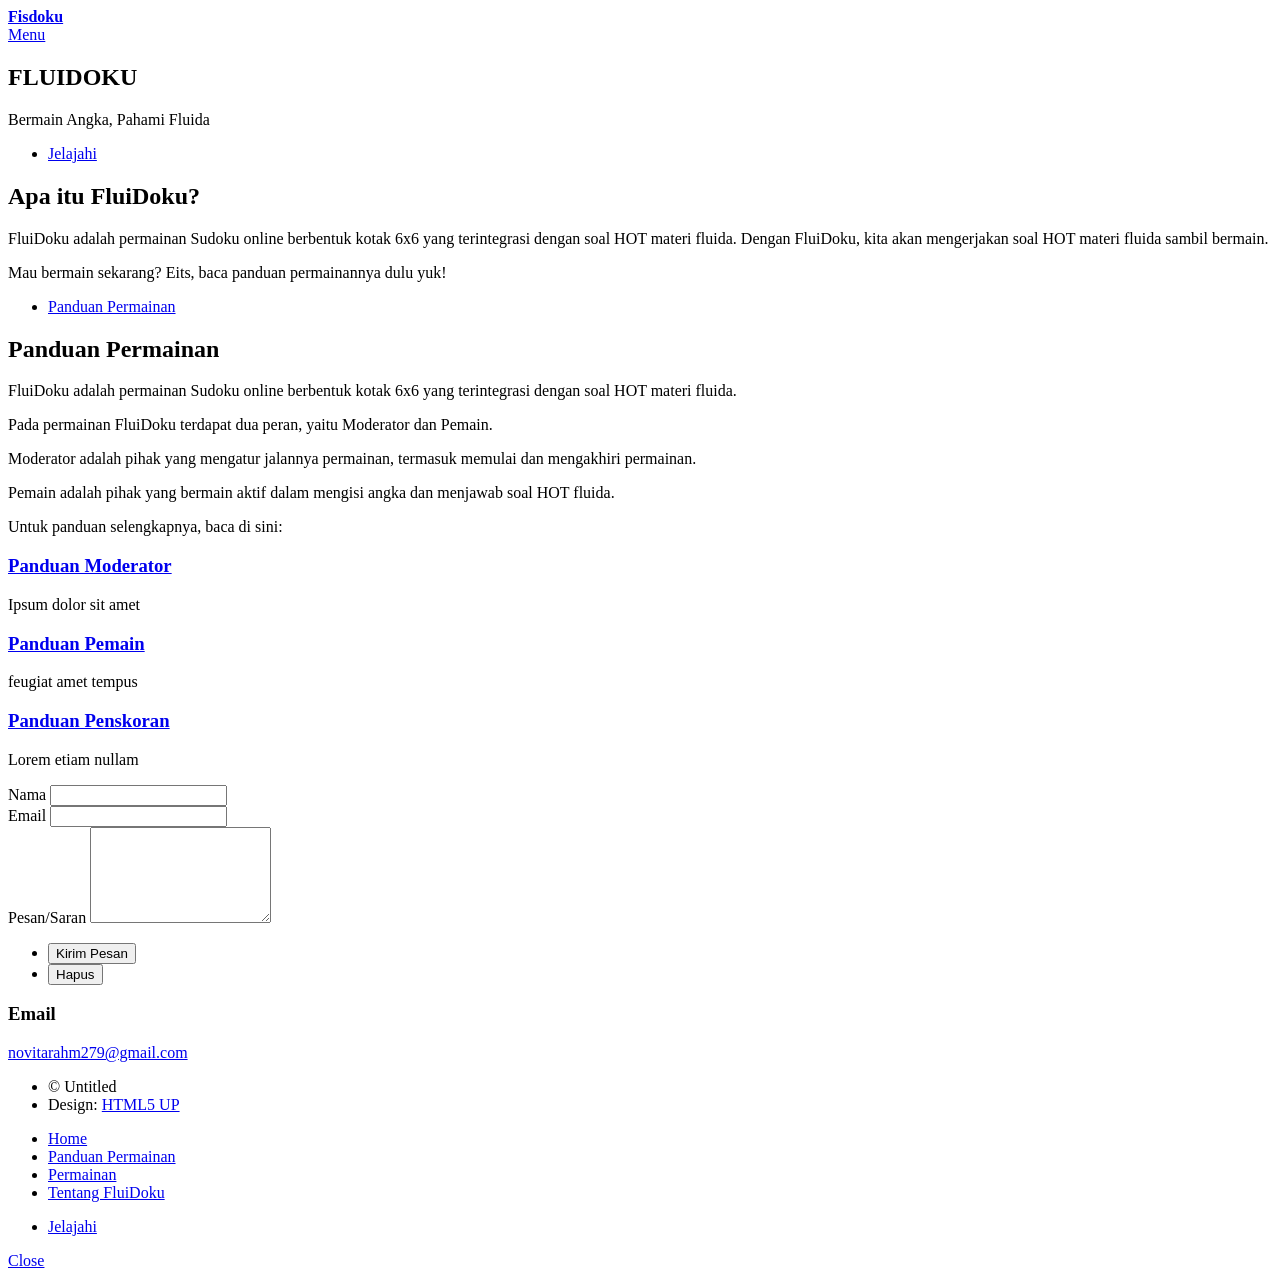
==== index.html @ 5da4e154 "Update index.html" ====
<!DOCTYPE HTML>
<!--
-->
<html>
	<head>
		<title>Fluidoku</title>
		<meta charset="utf-8" />
		<meta name="viewport" content="width=device-width, initial-scale=1, user-scalable=no" />
		<link rel="stylesheet" href="assets/css/main.css" />
		<noscript><link rel="stylesheet" href="assets/css/noscript.css" /></noscript>
	</head>
	<body class="is-preload">

		<!-- Wrapper -->
			<div id="wrapper">

				<!-- Header -->
					<header id="header" class="alt">
						<a href="index.html" class="logo"><strong>Fisdoku</strong></a>
						<nav>
							<a href="#menu">Menu</a>
						</nav>
					</header>

				<!-- Menu -->
					<nav id="menu">
						<ul class="links">
							<li><a href="index.html">Home</a></li>
							<li><a href="landing.html">Panduan Permainan</a></li>
							<li><a href="generic.html">Permainan</a></li>
							<li><a href="elements.html">Tentang FluiDoku</a></li>
						</ul>
						<ul class="actions stacked">
							<li><a href="#" class="button primary fit">Jelajahi</a></li>
						</ul>
					</nav>

				<!-- Banner -->
					<section id="banner" class="major">
						<div class="inner">
							<header class="major">
								<h1>FLUIDOKU</h1>
							</header>
							<div class="content">
								<p>Bermain Angka, Pahami Fluida</p>
								<ul class="actions">
									<li><a href="#one" class="button next scrolly">Jelajahi</a></li>
								</ul>
							</div>
						</div>
					</section>

				<!-- Main -->
					<div id="main">
						<!-- One -->
							<section id="one">
								<div class="inner">
									<header class="major">
										<h2>Apa itu FluiDoku?</h2>
									</header>
									<p>FluiDoku adalah permainan Sudoku online berbentuk kotak 6x6 yang terintegrasi dengan soal HOT materi fluida. 
										Dengan FluiDoku, kita akan mengerjakan soal HOT materi fluida sambil bermain.
									</p>
									<p>Mau bermain sekarang? Eits, baca panduan permainannya dulu yuk!</p>
									<ul class="actions">
										<li><a href="#Panduan Permainan" class="button next">Panduan Permainan</a></li>
									</ul>
								</div>
							</section>
						
						<!-- Two -->
							<section id="two">
								<div class="inner">
									<header class="major">
										<h2>Panduan Permainan</h2>
									</header>
									<p>FluiDoku adalah permainan Sudoku online berbentuk kotak 6x6 yang terintegrasi dengan soal HOT materi fluida.</p>
									<p>Pada permainan FluiDoku terdapat dua peran, yaitu Moderator dan Pemain.</p>
									<p>Moderator adalah pihak yang mengatur jalannya permainan, termasuk memulai dan mengakhiri permainan.</p>
									<p>Pemain adalah pihak yang bermain aktif dalam mengisi angka dan menjawab soal HOT fluida.</p>
									<p>Untuk panduan selengkapnya, baca di sini:</p>
								</div>
							</section>

						<!-- Three -->
							<section id="Three" class="tiles">
								<article>
									<span class="image">
										<img src="images/pic01.jpg" alt="" />
									</span>
									<header class="major">
										<h3><a href="landing.html" class="link">Panduan Moderator</a></h3>
										<p>Ipsum dolor sit amet</p>
									</header>
								</article>
								<article>
									<span class="image">
										<img src="images/pic02.jpg" alt="" />
									</span>
									<header class="major">
										<h3><a href="landing.html" class="link">Panduan Pemain</a></h3>
										<p>feugiat amet tempus</p>
									</header>
								</article>
								<article>
									<span class="image">
										<img src="images/pic03.jpg" alt="" />
									</span>
									<header class="major">
										<h3><a href="landing.html" class="link">Panduan Penskoran</a></h3>
										<p>Lorem etiam nullam</p>
									</header>
								</article>
							</section>
					</div>

				<!-- Contact -->
					<section id="contact">
						<div class="inner">
							<section>
								<form method="post" action="#">
									<div class="fields">
										<div class="field half">
											<label for="name">Nama</label>
											<input type="text" name="name" id="name" />
										</div>
										<div class="field half">
											<label for="email">Email</label>
											<input type="text" name="email" id="email" />
										</div>
										<div class="field">
											<label for="message">Pesan/Saran</label>
											<textarea name="message" id="message" rows="6"></textarea>
										</div>
									</div>
									<ul class="actions">
										<li><input type="submit" value="Kirim Pesan" class="primary" /></li>
										<li><input type="reset" value="Hapus" /></li>
									</ul>
								</form>
							</section>
							<section class="split">
								<section>
									<div class="contact-method">
										<span class="icon solid alt fa-envelope"></span>
										<h3>Email</h3>
										<a href="#">novitarahm279@gmail.com</a>
									</div>
								</section>
							</section>
						</div>
					</section>

				<!-- Footer -->
					<footer id="footer">
						<div class="inner">
							<ul class="copyright">
								<li>&copy; Untitled</li><li>Design: <a href="https://html5up.net">HTML5 UP</a></li>
							</ul>
						</div>
					</footer>

			</div>

		<!-- Scripts -->
			<script src="assets/js/jquery.min.js"></script>
			<script src="assets/js/jquery.scrolly.min.js"></script>
			<script src="assets/js/jquery.scrollex.min.js"></script>
			<script src="assets/js/browser.min.js"></script>
			<script src="assets/js/breakpoints.min.js"></script>
			<script src="assets/js/util.js"></script>
			<script src="assets/js/main.js"></script>

	</body>
</html>
---- assets/css/main.css ----
@import url(fontawesome-all.min.css);
@import url("https://fonts.googleapis.com/css?family=Source+Sans+Pro:300,300italic,600,600italic");

/*
	Forty by HTML5 UP
	html5up.net | @ajlkn
	Free for personal and commercial use under the CCA 3.0 license (html5up.net/license)
*/

html, body, div, span, applet, object,
iframe, h1, h2, h3, h4, h5, h6, p, blockquote,
pre, a, abbr, acronym, address, big, cite,
code, del, dfn, em, img, ins, kbd, q, s, samp,
small, strike, strong, sub, sup, tt, var, b,
u, i, center, dl, dt, dd, ol, ul, li, fieldset,
form, label, legend, table, caption, tbody,
tfoot, thead, tr, th, td, article, aside,
canvas, details, embed, figure, figcaption,
footer, header, hgroup, menu, nav, output, ruby,
section, summary, time, mark, audio, video {
	margin: 0;
	padding: 0;
	border: 0;
	font-size: 100%;
	font: inherit;
	vertical-align: baseline;}

article, aside, details, figcaption, figure,
footer, header, hgroup, menu, nav, section {
	display: block;}

body {
	line-height: 1;
}

ol, ul {
	list-style: none;
}

blockquote, q {
	quotes: none;
}

	blockquote:before, blockquote:after, q:before, q:after {
		content: '';
		content: none;
	}

table {
	border-collapse: collapse;
	border-spacing: 0;
}

body {
	-webkit-text-size-adjust: none;
}

mark {
	background-color: transparent;
	color: inherit;
}

input::-moz-focus-inner {
	border: 0;
	padding: 0;
}

input, select, textarea {
	-moz-appearance: none;
	-webkit-appearance: none;
	-ms-appearance: none;
	appearance: none;
}

/* Basic */

	@-ms-viewport {
		width: device-width;
	}

	body {
		-ms-overflow-style: scrollbar;
	}

	@media screen and (max-width: 480px) {

		html, body {
			min-width: 320px;
		}

	}

	html {
		box-sizing: border-box;
	}

	*, *:before, *:after {
		box-sizing: inherit;
	}

	body {
		background: #242943;
	}

		body.is-preload *, body.is-preload *:before, body.is-preload *:after {
			-moz-animation: none !important;
			-webkit-animation: none !important;
			-ms-animation: none !important;
			animation: none !important;
			-moz-transition: none !important;
			-webkit-transition: none !important;
			-ms-transition: none !important;
			transition: none !important;
		}

/* Type */

	body, input, select, textarea {
		color: #ffffff;
		font-family: "Source Sans Pro", Helvetica, sans-serif;
		font-size: 17pt;
		font-weight: 300;
		letter-spacing: 0.025em;
		line-height: 1.65;
	}

		@media screen and (max-width: 1680px) {

			body, input, select, textarea {
				font-size: 14pt;
			}

		}

		@media screen and (max-width: 1280px) {

			body, input, select, textarea {
				font-size: 12pt;
			}

		}

		@media screen and (max-width: 360px) {

			body, input, select, textarea {
				font-size: 11pt;
			}

		}

	a {
		-moz-transition: color 0.2s ease-in-out, border-bottom-color 0.2s ease-in-out;
		-webkit-transition: color 0.2s ease-in-out, border-bottom-color 0.2s ease-in-out;
		-ms-transition: color 0.2s ease-in-out, border-bottom-color 0.2s ease-in-out;
		transition: color 0.2s ease-in-out, border-bottom-color 0.2s ease-in-out;
		border-bottom: dotted 1px;
		color: inherit;
		text-decoration: none;
	}

		a:hover {
			border-bottom-color: transparent;
			color: #9bf1ff !important;
		}

		a:active {
			color: #53e3fb !important;
		}

	strong, b {
		color: #ffffff;
		font-weight: 600;
	}

	em, i {
		font-style: italic;
	}

	p {
		margin: 0 0 2em 0;
	}

	h1, h2, h3, h4, h5, h6 {
		color: #ffffff;
		font-weight: 600;
		line-height: 1.65;
		margin: 0 0 1em 0;
	}

		h1 a, h2 a, h3 a, h4 a, h5 a, h6 a {
			color: inherit;
			border-bottom: 0;
		}

	h1 {
		font-size: 2.5em;
	}

	h2 {
		font-size: 1.75em;
	}

	h3 {
		font-size: 1.35em;
	}

	h4 {
		font-size: 1.1em;
	}

	h5 {
		font-size: 0.9em;
	}

	h6 {
		font-size: 0.7em;
	}

	@media screen and (max-width: 736px) {

		h1 {
			font-size: 2em;
		}

		h2 {
			font-size: 1.5em;
		}

		h3 {
			font-size: 1.25em;
		}

	}

	sub {
		font-size: 0.8em;
		position: relative;
		top: 0.5em;
	}

	sup {
		font-size: 0.8em;
		position: relative;
		top: -0.5em;
	}

	blockquote {
		border-left: solid 4px rgba(212, 212, 255, 0.1);
		font-style: italic;
		margin: 0 0 2em 0;
		padding: 0.5em 0 0.5em 2em;
	}

	code {
		background: rgba(212, 212, 255, 0.035);
		font-family: "Courier New", monospace;
		font-size: 0.9em;
		margin: 0 0.25em;
		padding: 0.25em 0.65em;
	}

	pre {
		-webkit-overflow-scrolling: touch;
		font-family: "Courier New", monospace;
		font-size: 0.9em;
		margin: 0 0 2em 0;
	}

		pre code {
			display: block;
			line-height: 1.75;
			padding: 1em 1.5em;
			overflow-x: auto;
		}

	hr {
		border: 0;
		border-bottom: solid 1px rgba(212, 212, 255, 0.1);
		margin: 2em 0;
	}

		hr.major {
			margin: 3em 0;
		}

	.align-left {
		text-align: left;
	}

	.align-center {
		text-align: center;
	}

	.align-right {
		text-align: right;
	}

/* Row */

	.row {
		display: flex;
		flex-wrap: wrap;
		box-sizing: border-box;
		align-items: stretch;
	}

		.row > * {
			box-sizing: border-box;
		}

		.row.gtr-uniform > * > :last-child {
			margin-bottom: 0;
		}

		.row.aln-left {
			justify-content: flex-start;
		}

		.row.aln-center {
			justify-content: center;
		}

		.row.aln-right {
			justify-content: flex-end;
		}

		.row.aln-top {
			align-items: flex-start;
		}

		.row.aln-middle {
			align-items: center;
		}

		.row.aln-bottom {
			align-items: flex-end;
		}

		.row > .imp {
			order: -1;
		}

		.row > .col-1 {
			width: 8.33333%;
		}

		.row > .off-1 {
			margin-left: 8.33333%;
		}

		.row > .col-2 {
			width: 16.66667%;
		}

		.row > .off-2 {
			margin-left: 16.66667%;
		}

		.row > .col-3 {
			width: 25%;
		}

		.row > .off-3 {
			margin-left: 25%;
		}

		.row > .col-4 {
			width: 33.33333%;
		}

		.row > .off-4 {
			margin-left: 33.33333%;
		}

		.row > .col-5 {
			width: 41.66667%;
		}

		.row > .off-5 {
			margin-left: 41.66667%;
		}

		.row > .col-6 {
			width: 50%;
		}

		.row > .off-6 {
			margin-left: 50%;
		}

		.row > .col-7 {
			width: 58.33333%;
		}

		.row > .off-7 {
			margin-left: 58.33333%;
		}

		.row > .col-8 {
			width: 66.66667%;
		}

		.row > .off-8 {
			margin-left: 66.66667%;
		}

		.row > .col-9 {
			width: 75%;
		}

		.row > .off-9 {
			margin-left: 75%;
		}

		.row > .col-10 {
			width: 83.33333%;
		}

		.row > .off-10 {
			margin-left: 83.33333%;
		}

		.row > .col-11 {
			width: 91.66667%;
		}

		.row > .off-11 {
			margin-left: 91.66667%;
		}

		.row > .col-12 {
			width: 100%;
		}

		.row > .off-12 {
			margin-left: 100%;
		}

		.row.gtr-0 {
			margin-top: 0;
			margin-left: 0em;
		}

			.row.gtr-0 > * {
				padding: 0 0 0 0em;
			}

			.row.gtr-0.gtr-uniform {
				margin-top: 0em;
			}

				.row.gtr-0.gtr-uniform > * {
					padding-top: 0em;
				}

		.row.gtr-25 {
			margin-top: 0;
			margin-left: -0.5em;
		}

			.row.gtr-25 > * {
				padding: 0 0 0 0.5em;
			}

			.row.gtr-25.gtr-uniform {
				margin-top: -0.5em;
			}

				.row.gtr-25.gtr-uniform > * {
					padding-top: 0.5em;
				}

		.row.gtr-50 {
			margin-top: 0;
			margin-left: -1em;
		}

			.row.gtr-50 > * {
				padding: 0 0 0 1em;
			}

			.row.gtr-50.gtr-uniform {
				margin-top: -1em;
			}

				.row.gtr-50.gtr-uniform > * {
					padding-top: 1em;
				}

		.row {
			margin-top: 0;
			margin-left: -2em;
		}

			.row > * {
				padding: 0 0 0 2em;
			}

			.row.gtr-uniform {
				margin-top: -2em;
			}

				.row.gtr-uniform > * {
					padding-top: 2em;
				}

		.row.gtr-150 {
			margin-top: 0;
			margin-left: -3em;
		}

			.row.gtr-150 > * {
				padding: 0 0 0 3em;
			}

			.row.gtr-150.gtr-uniform {
				margin-top: -3em;
			}

				.row.gtr-150.gtr-uniform > * {
					padding-top: 3em;
				}

		.row.gtr-200 {
			margin-top: 0;
			margin-left: -4em;
		}

			.row.gtr-200 > * {
				padding: 0 0 0 4em;
			}

			.row.gtr-200.gtr-uniform {
				margin-top: -4em;
			}

				.row.gtr-200.gtr-uniform > * {
					padding-top: 4em;
				}

		@media screen and (max-width: 1680px) {

			.row {
				display: flex;
				flex-wrap: wrap;
				box-sizing: border-box;
				align-items: stretch;
			}

				.row > * {
					box-sizing: border-box;
				}

				.row.gtr-uniform > * > :last-child {
					margin-bottom: 0;
				}

				.row.aln-left {
					justify-content: flex-start;
				}

				.row.aln-center {
					justify-content: center;
				}

				.row.aln-right {
					justify-content: flex-end;
				}

				.row.aln-top {
					align-items: flex-start;
				}

				.row.aln-middle {
					align-items: center;
				}

				.row.aln-bottom {
					align-items: flex-end;
				}

				.row > .imp-xlarge {
					order: -1;
				}

				.row > .col-1-xlarge {
					width: 8.33333%;
				}

				.row > .off-1-xlarge {
					margin-left: 8.33333%;
				}

				.row > .col-2-xlarge {
					width: 16.66667%;
				}

				.row > .off-2-xlarge {
					margin-left: 16.66667%;
				}

				.row > .col-3-xlarge {
					width: 25%;
				}

				.row > .off-3-xlarge {
					margin-left: 25%;
				}

				.row > .col-4-xlarge {
					width: 33.33333%;
				}

				.row > .off-4-xlarge {
					margin-left: 33.33333%;
				}

				.row > .col-5-xlarge {
					width: 41.66667%;
				}

				.row > .off-5-xlarge {
					margin-left: 41.66667%;
				}

				.row > .col-6-xlarge {
					width: 50%;
				}

				.row > .off-6-xlarge {
					margin-left: 50%;
				}

				.row > .col-7-xlarge {
					width: 58.33333%;
				}

				.row > .off-7-xlarge {
					margin-left: 58.33333%;
				}

				.row > .col-8-xlarge {
					width: 66.66667%;
				}

				.row > .off-8-xlarge {
					margin-left: 66.66667%;
				}

				.row > .col-9-xlarge {
					width: 75%;
				}

				.row > .off-9-xlarge {
					margin-left: 75%;
				}

				.row > .col-10-xlarge {
					width: 83.33333%;
				}

				.row > .off-10-xlarge {
					margin-left: 83.33333%;
				}

				.row > .col-11-xlarge {
					width: 91.66667%;
				}

				.row > .off-11-xlarge {
					margin-left: 91.66667%;
				}

				.row > .col-12-xlarge {
					width: 100%;
				}

				.row > .off-12-xlarge {
					margin-left: 100%;
				}

				.row.gtr-0 {
					margin-top: 0;
					margin-left: 0em;
				}

					.row.gtr-0 > * {
						padding: 0 0 0 0em;
					}

					.row.gtr-0.gtr-uniform {
						margin-top: 0em;
					}

						.row.gtr-0.gtr-uniform > * {
							padding-top: 0em;
						}

				.row.gtr-25 {
					margin-top: 0;
					margin-left: -0.5em;
				}

					.row.gtr-25 > * {
						padding: 0 0 0 0.5em;
					}

					.row.gtr-25.gtr-uniform {
						margin-top: -0.5em;
					}

						.row.gtr-25.gtr-uniform > * {
							padding-top: 0.5em;
						}

				.row.gtr-50 {
					margin-top: 0;
					margin-left: -1em;
				}

					.row.gtr-50 > * {
						padding: 0 0 0 1em;
					}

					.row.gtr-50.gtr-uniform {
						margin-top: -1em;
					}

						.row.gtr-50.gtr-uniform > * {
							padding-top: 1em;
						}

				.row {
					margin-top: 0;
					margin-left: -2em;
				}

					.row > * {
						padding: 0 0 0 2em;
					}

					.row.gtr-uniform {
						margin-top: -2em;
					}

						.row.gtr-uniform > * {
							padding-top: 2em;
						}

				.row.gtr-150 {
					margin-top: 0;
					margin-left: -3em;
				}

					.row.gtr-150 > * {
						padding: 0 0 0 3em;
					}

					.row.gtr-150.gtr-uniform {
						margin-top: -3em;
					}

						.row.gtr-150.gtr-uniform > * {
							padding-top: 3em;
						}

				.row.gtr-200 {
					margin-top: 0;
					margin-left: -4em;
				}

					.row.gtr-200 > * {
						padding: 0 0 0 4em;
					}

					.row.gtr-200.gtr-uniform {
						margin-top: -4em;
					}

						.row.gtr-200.gtr-uniform > * {
							padding-top: 4em;
						}

		}

		@media screen and (max-width: 1280px) {

			.row {
				display: flex;
				flex-wrap: wrap;
				box-sizing: border-box;
				align-items: stretch;
			}

				.row > * {
					box-sizing: border-box;
				}

				.row.gtr-uniform > * > :last-child {
					margin-bottom: 0;
				}

				.row.aln-left {
					justify-content: flex-start;
				}

				.row.aln-center {
					justify-content: center;
				}

				.row.aln-right {
					justify-content: flex-end;
				}

				.row.aln-top {
					align-items: flex-start;
				}

				.row.aln-middle {
					align-items: center;
				}

				.row.aln-bottom {
					align-items: flex-end;
				}

				.row > .imp-large {
					order: -1;
				}

				.row > .col-1-large {
					width: 8.33333%;
				}

				.row > .off-1-large {
					margin-left: 8.33333%;
				}

				.row > .col-2-large {
					width: 16.66667%;
				}

				.row > .off-2-large {
					margin-left: 16.66667%;
				}

				.row > .col-3-large {
					width: 25%;
				}

				.row > .off-3-large {
					margin-left: 25%;
				}

				.row > .col-4-large {
					width: 33.33333%;
				}

				.row > .off-4-large {
					margin-left: 33.33333%;
				}

				.row > .col-5-large {
					width: 41.66667%;
				}

				.row > .off-5-large {
					margin-left: 41.66667%;
				}

				.row > .col-6-large {
					width: 50%;
				}

				.row > .off-6-large {
					margin-left: 50%;
				}

				.row > .col-7-large {
					width: 58.33333%;
				}

				.row > .off-7-large {
					margin-left: 58.33333%;
				}

				.row > .col-8-large {
					width: 66.66667%;
				}

				.row > .off-8-large {
					margin-left: 66.66667%;
				}

				.row > .col-9-large {
					width: 75%;
				}

				.row > .off-9-large {
					margin-left: 75%;
				}

				.row > .col-10-large {
					width: 83.33333%;
				}

				.row > .off-10-large {
					margin-left: 83.33333%;
				}

				.row > .col-11-large {
					width: 91.66667%;
				}

				.row > .off-11-large {
					margin-left: 91.66667%;
				}

				.row > .col-12-large {
					width: 100%;
				}

				.row > .off-12-large {
					margin-left: 100%;
				}

				.row.gtr-0 {
					margin-top: 0;
					margin-left: 0em;
				}

					.row.gtr-0 > * {
						padding: 0 0 0 0em;
					}

					.row.gtr-0.gtr-uniform {
						margin-top: 0em;
					}

						.row.gtr-0.gtr-uniform > * {
							padding-top: 0em;
						}

				.row.gtr-25 {
					margin-top: 0;
					margin-left: -0.375em;
				}

					.row.gtr-25 > * {
						padding: 0 0 0 0.375em;
					}

					.row.gtr-25.gtr-uniform {
						margin-top: -0.375em;
					}

						.row.gtr-25.gtr-uniform > * {
							padding-top: 0.375em;
						}

				.row.gtr-50 {
					margin-top: 0;
					margin-left: -0.75em;
				}

					.row.gtr-50 > * {
						padding: 0 0 0 0.75em;
					}

					.row.gtr-50.gtr-uniform {
						margin-top: -0.75em;
					}

						.row.gtr-50.gtr-uniform > * {
							padding-top: 0.75em;
						}

				.row {
					margin-top: 0;
					margin-left: -1.5em;
				}

					.row > * {
						padding: 0 0 0 1.5em;
					}

					.row.gtr-uniform {
						margin-top: -1.5em;
					}

						.row.gtr-uniform > * {
							padding-top: 1.5em;
						}

				.row.gtr-150 {
					margin-top: 0;
					margin-left: -2.25em;
				}

					.row.gtr-150 > * {
						padding: 0 0 0 2.25em;
					}

					.row.gtr-150.gtr-uniform {
						margin-top: -2.25em;
					}

						.row.gtr-150.gtr-uniform > * {
							padding-top: 2.25em;
						}

				.row.gtr-200 {
					margin-top: 0;
					margin-left: -3em;
				}

					.row.gtr-200 > * {
						padding: 0 0 0 3em;
					}

					.row.gtr-200.gtr-uniform {
						margin-top: -3em;
					}

						.row.gtr-200.gtr-uniform > * {
							padding-top: 3em;
						}

		}

		@media screen and (max-width: 980px) {

			.row {
				display: flex;
				flex-wrap: wrap;
				box-sizing: border-box;
				align-items: stretch;
			}

				.row > * {
					box-sizing: border-box;
				}

				.row.gtr-uniform > * > :last-child {
					margin-bottom: 0;
				}

				.row.aln-left {
					justify-content: flex-start;
				}

				.row.aln-center {
					justify-content: center;
				}

				.row.aln-right {
					justify-content: flex-end;
				}

				.row.aln-top {
					align-items: flex-start;
				}

				.row.aln-middle {
					align-items: center;
				}

				.row.aln-bottom {
					align-items: flex-end;
				}

				.row > .imp-medium {
					order: -1;
				}

				.row > .col-1-medium {
					width: 8.33333%;
				}

				.row > .off-1-medium {
					margin-left: 8.33333%;
				}

				.row > .col-2-medium {
					width: 16.66667%;
				}

				.row > .off-2-medium {
					margin-left: 16.66667%;
				}

				.row > .col-3-medium {
					width: 25%;
				}

				.row > .off-3-medium {
					margin-left: 25%;
				}

				.row > .col-4-medium {
					width: 33.33333%;
				}

				.row > .off-4-medium {
					margin-left: 33.33333%;
				}

				.row > .col-5-medium {
					width: 41.66667%;
				}

				.row > .off-5-medium {
					margin-left: 41.66667%;
				}

				.row > .col-6-medium {
					width: 50%;
				}

				.row > .off-6-medium {
					margin-left: 50%;
				}

				.row > .col-7-medium {
					width: 58.33333%;
				}

				.row > .off-7-medium {
					margin-left: 58.33333%;
				}

				.row > .col-8-medium {
					width: 66.66667%;
				}

				.row > .off-8-medium {
					margin-left: 66.66667%;
				}

				.row > .col-9-medium {
					width: 75%;
				}

				.row > .off-9-medium {
					margin-left: 75%;
				}

				.row > .col-10-medium {
					width: 83.33333%;
				}

				.row > .off-10-medium {
					margin-left: 83.33333%;
				}

				.row > .col-11-medium {
					width: 91.66667%;
				}

				.row > .off-11-medium {
					margin-left: 91.66667%;
				}

				.row > .col-12-medium {
					width: 100%;
				}

				.row > .off-12-medium {
					margin-left: 100%;
				}

				.row.gtr-0 {
					margin-top: 0;
					margin-left: 0em;
				}

					.row.gtr-0 > * {
						padding: 0 0 0 0em;
					}

					.row.gtr-0.gtr-uniform {
						margin-top: 0em;
					}

						.row.gtr-0.gtr-uniform > * {
							padding-top: 0em;
						}

				.row.gtr-25 {
					margin-top: 0;
					margin-left: -0.375em;
				}

					.row.gtr-25 > * {
						padding: 0 0 0 0.375em;
					}

					.row.gtr-25.gtr-uniform {
						margin-top: -0.375em;
					}

						.row.gtr-25.gtr-uniform > * {
							padding-top: 0.375em;
						}

				.row.gtr-50 {
					margin-top: 0;
					margin-left: -0.75em;
				}

					.row.gtr-50 > * {
						padding: 0 0 0 0.75em;
					}

					.row.gtr-50.gtr-uniform {
						margin-top: -0.75em;
					}

						.row.gtr-50.gtr-uniform > * {
							padding-top: 0.75em;
						}

				.row {
					margin-top: 0;
					margin-left: -1.5em;
				}

					.row > * {
						padding: 0 0 0 1.5em;
					}

					.row.gtr-uniform {
						margin-top: -1.5em;
					}

						.row.gtr-uniform > * {
							padding-top: 1.5em;
						}

				.row.gtr-150 {
					margin-top: 0;
					margin-left: -2.25em;
				}

					.row.gtr-150 > * {
						padding: 0 0 0 2.25em;
					}

					.row.gtr-150.gtr-uniform {
						margin-top: -2.25em;
					}

						.row.gtr-150.gtr-uniform > * {
							padding-top: 2.25em;
						}

				.row.gtr-200 {
					margin-top: 0;
					margin-left: -3em;
				}

					.row.gtr-200 > * {
						padding: 0 0 0 3em;
					}

					.row.gtr-200.gtr-uniform {
						margin-top: -3em;
					}

						.row.gtr-200.gtr-uniform > * {
							padding-top: 3em;
						}

		}

		@media screen and (max-width: 736px) {

			.row {
				display: flex;
				flex-wrap: wrap;
				box-sizing: border-box;
				align-items: stretch;
			}

				.row > * {
					box-sizing: border-box;
				}

				.row.gtr-uniform > * > :last-child {
					margin-bottom: 0;
				}

				.row.aln-left {
					justify-content: flex-start;
				}

				.row.aln-center {
					justify-content: center;
				}

				.row.aln-right {
					justify-content: flex-end;
				}

				.row.aln-top {
					align-items: flex-start;
				}

				.row.aln-middle {
					align-items: center;
				}

				.row.aln-bottom {
					align-items: flex-end;
				}

				.row > .imp-small {
					order: -1;
				}

				.row > .col-1-small {
					width: 8.33333%;
				}

				.row > .off-1-small {
					margin-left: 8.33333%;
				}

				.row > .col-2-small {
					width: 16.66667%;
				}

				.row > .off-2-small {
					margin-left: 16.66667%;
				}

				.row > .col-3-small {
					width: 25%;
				}

				.row > .off-3-small {
					margin-left: 25%;
				}

				.row > .col-4-small {
					width: 33.33333%;
				}

				.row > .off-4-small {
					margin-left: 33.33333%;
				}

				.row > .col-5-small {
					width: 41.66667%;
				}

				.row > .off-5-small {
					margin-left: 41.66667%;
				}

				.row > .col-6-small {
					width: 50%;
				}

				.row > .off-6-small {
					margin-left: 50%;
				}

				.row > .col-7-small {
					width: 58.33333%;
				}

				.row > .off-7-small {
					margin-left: 58.33333%;
				}

				.row > .col-8-small {
					width: 66.66667%;
				}

				.row > .off-8-small {
					margin-left: 66.66667%;
				}

				.row > .col-9-small {
					width: 75%;
				}

				.row > .off-9-small {
					margin-left: 75%;
				}

				.row > .col-10-small {
					width: 83.33333%;
				}

				.row > .off-10-small {
					margin-left: 83.33333%;
				}

				.row > .col-11-small {
					width: 91.66667%;
				}

				.row > .off-11-small {
					margin-left: 91.66667%;
				}

				.row > .col-12-small {
					width: 100%;
				}

				.row > .off-12-small {
					margin-left: 100%;
				}

				.row.gtr-0 {
					margin-top: 0;
					margin-left: 0em;
				}

					.row.gtr-0 > * {
						padding: 0 0 0 0em;
					}

					.row.gtr-0.gtr-uniform {
						margin-top: 0em;
					}

						.row.gtr-0.gtr-uniform > * {
							padding-top: 0em;
						}

				.row.gtr-25 {
					margin-top: 0;
					margin-left: -0.3125em;
				}

					.row.gtr-25 > * {
						padding: 0 0 0 0.3125em;
					}

					.row.gtr-25.gtr-uniform {
						margin-top: -0.3125em;
					}

						.row.gtr-25.gtr-uniform > * {
							padding-top: 0.3125em;
						}

				.row.gtr-50 {
					margin-top: 0;
					margin-left: -0.625em;
				}

					.row.gtr-50 > * {
						padding: 0 0 0 0.625em;
					}

					.row.gtr-50.gtr-uniform {
						margin-top: -0.625em;
					}

						.row.gtr-50.gtr-uniform > * {
							padding-top: 0.625em;
						}

				.row {
					margin-top: 0;
					margin-left: -1.25em;
				}

					.row > * {
						padding: 0 0 0 1.25em;
					}

					.row.gtr-uniform {
						margin-top: -1.25em;
					}

						.row.gtr-uniform > * {
							padding-top: 1.25em;
						}

				.row.gtr-150 {
					margin-top: 0;
					margin-left: -1.875em;
				}

					.row.gtr-150 > * {
						padding: 0 0 0 1.875em;
					}

					.row.gtr-150.gtr-uniform {
						margin-top: -1.875em;
					}

						.row.gtr-150.gtr-uniform > * {
							padding-top: 1.875em;
						}

				.row.gtr-200 {
					margin-top: 0;
					margin-left: -2.5em;
				}

					.row.gtr-200 > * {
						padding: 0 0 0 2.5em;
					}

					.row.gtr-200.gtr-uniform {
						margin-top: -2.5em;
					}

						.row.gtr-200.gtr-uniform > * {
							padding-top: 2.5em;
						}

		}

		@media screen and (max-width: 480px) {

			.row {
				display: flex;
				flex-wrap: wrap;
				box-sizing: border-box;
				align-items: stretch;
			}

				.row > * {
					box-sizing: border-box;
				}

				.row.gtr-uniform > * > :last-child {
					margin-bottom: 0;
				}

				.row.aln-left {
					justify-content: flex-start;
				}

				.row.aln-center {
					justify-content: center;
				}

				.row.aln-right {
					justify-content: flex-end;
				}

				.row.aln-top {
					align-items: flex-start;
				}

				.row.aln-middle {
					align-items: center;
				}

				.row.aln-bottom {
					align-items: flex-end;
				}

				.row > .imp-xsmall {
					order: -1;
				}

				.row > .col-1-xsmall {
					width: 8.33333%;
				}

				.row > .off-1-xsmall {
					margin-left: 8.33333%;
				}

				.row > .col-2-xsmall {
					width: 16.66667%;
				}

				.row > .off-2-xsmall {
					margin-left: 16.66667%;
				}

				.row > .col-3-xsmall {
					width: 25%;
				}

				.row > .off-3-xsmall {
					margin-left: 25%;
				}

				.row > .col-4-xsmall {
					width: 33.33333%;
				}

				.row > .off-4-xsmall {
					margin-left: 33.33333%;
				}

				.row > .col-5-xsmall {
					width: 41.66667%;
				}

				.row > .off-5-xsmall {
					margin-left: 41.66667%;
				}

				.row > .col-6-xsmall {
					width: 50%;
				}

				.row > .off-6-xsmall {
					margin-left: 50%;
				}

				.row > .col-7-xsmall {
					width: 58.33333%;
				}

				.row > .off-7-xsmall {
					margin-left: 58.33333%;
				}

				.row > .col-8-xsmall {
					width: 66.66667%;
				}

				.row > .off-8-xsmall {
					margin-left: 66.66667%;
				}

				.row > .col-9-xsmall {
					width: 75%;
				}

				.row > .off-9-xsmall {
					margin-left: 75%;
				}

				.row > .col-10-xsmall {
					width: 83.33333%;
				}

				.row > .off-10-xsmall {
					margin-left: 83.33333%;
				}

				.row > .col-11-xsmall {
					width: 91.66667%;
				}

				.row > .off-11-xsmall {
					margin-left: 91.66667%;
				}

				.row > .col-12-xsmall {
					width: 100%;
				}

				.row > .off-12-xsmall {
					margin-left: 100%;
				}

				.row.gtr-0 {
					margin-top: 0;
					margin-left: 0em;
				}

					.row.gtr-0 > * {
						padding: 0 0 0 0em;
					}

					.row.gtr-0.gtr-uniform {
						margin-top: 0em;
					}

						.row.gtr-0.gtr-uniform > * {
							padding-top: 0em;
						}

				.row.gtr-25 {
					margin-top: 0;
					margin-left: -0.3125em;
				}

					.row.gtr-25 > * {
						padding: 0 0 0 0.3125em;
					}

					.row.gtr-25.gtr-uniform {
						margin-top: -0.3125em;
					}

						.row.gtr-25.gtr-uniform > * {
							padding-top: 0.3125em;
						}

				.row.gtr-50 {
					margin-top: 0;
					margin-left: -0.625em;
				}

					.row.gtr-50 > * {
						padding: 0 0 0 0.625em;
					}

					.row.gtr-50.gtr-uniform {
						margin-top: -0.625em;
					}

						.row.gtr-50.gtr-uniform > * {
							padding-top: 0.625em;
						}

				.row {
					margin-top: 0;
					margin-left: -1.25em;
				}

					.row > * {
						padding: 0 0 0 1.25em;
					}

					.row.gtr-uniform {
						margin-top: -1.25em;
					}

						.row.gtr-uniform > * {
							padding-top: 1.25em;
						}

				.row.gtr-150 {
					margin-top: 0;
					margin-left: -1.875em;
				}

					.row.gtr-150 > * {
						padding: 0 0 0 1.875em;
					}

					.row.gtr-150.gtr-uniform {
						margin-top: -1.875em;
					}

						.row.gtr-150.gtr-uniform > * {
							padding-top: 1.875em;
						}

				.row.gtr-200 {
					margin-top: 0;
					margin-left: -2.5em;
				}

					.row.gtr-200 > * {
						padding: 0 0 0 2.5em;
					}

					.row.gtr-200.gtr-uniform {
						margin-top: -2.5em;
					}

						.row.gtr-200.gtr-uniform > * {
							padding-top: 2.5em;
						}

		}

/* Section/Article */

	section.special, article.special {
		text-align: center;
	}

	header.major {
		width: -moz-max-content;
		width: -webkit-max-content;
		width: -ms-max-content;
		width: max-content;
		margin-bottom: 2em;
	}

		header.major > :first-child {
			margin-bottom: 0;
			width: calc(100% + 0.5em);
		}

			header.major > :first-child:after {
				content: '';
				background-color: #ffffff;
				display: block;
				height: 2px;
				margin: 0.325em 0 0.5em 0;
				width: 100%;
			}

		header.major > p {
			font-size: 0.7em;
			font-weight: 600;
			letter-spacing: 0.25em;
			margin-bottom: 0;
			text-transform: uppercase;
		}

		body.is-ie header.major > :first-child:after {
			max-width: 9em;
		}

		body.is-ie header.major > h1:after {
			max-width: 100% !important;
		}

	@media screen and (max-width: 736px) {

		header.major > p br {
			display: none;
		}

	}

/* Form */

	form {
		margin: 0 0 2em 0;
	}

		form > :last-child {
			margin-bottom: 0;
		}

		form > .fields {
			display: -moz-flex;
			display: -webkit-flex;
			display: -ms-flex;
			display: flex;
			-moz-flex-wrap: wrap;
			-webkit-flex-wrap: wrap;
			-ms-flex-wrap: wrap;
			flex-wrap: wrap;
			width: calc(100% + 3em);
			margin: -1.5em 0 2em -1.5em;
		}

			form > .fields > .field {
				-moz-flex-grow: 0;
				-webkit-flex-grow: 0;
				-ms-flex-grow: 0;
				flex-grow: 0;
				-moz-flex-shrink: 0;
				-webkit-flex-shrink: 0;
				-ms-flex-shrink: 0;
				flex-shrink: 0;
				padding: 1.5em 0 0 1.5em;
				width: calc(100% - 1.5em);
			}

				form > .fields > .field.half {
					width: calc(50% - 0.75em);
				}

				form > .fields > .field.third {
					width: calc(100%/3 - 0.5em);
				}

				form > .fields > .field.quarter {
					width: calc(25% - 0.375em);
				}

		@media screen and (max-width: 480px) {

			form > .fields {
				width: calc(100% + 3em);
				margin: -1.5em 0 2em -1.5em;
			}

				form > .fields > .field {
					padding: 1.5em 0 0 1.5em;
					width: calc(100% - 1.5em);
				}

					form > .fields > .field.half {
						width: calc(100% - 1.5em);
					}

					form > .fields > .field.third {
						width: calc(100% - 1.5em);
					}

					form > .fields > .field.quarter {
						width: calc(100% - 1.5em);
					}

		}

	label {
		color: #ffffff;
		display: block;
		font-size: 0.8em;
		font-weight: 600;
		letter-spacing: 0.25em;
		margin: 0 0 1em 0;
		text-transform: uppercase;
	}

	input[type="text"],
	input[type="password"],
	input[type="email"],
	input[type="tel"],
	input[type="search"],
	input[type="url"],
	select,
	textarea {
		-moz-appearance: none;
		-webkit-appearance: none;
		-ms-appearance: none;
		appearance: none;
		background: rgba(212, 212, 255, 0.035);
		border: none;
		border-radius: 0;
		color: inherit;
		display: block;
		outline: 0;
		padding: 0 1em;
		text-decoration: none;
		width: 100%;
	}

		input[type="text"]:invalid,
		input[type="password"]:invalid,
		input[type="email"]:invalid,
		input[type="tel"]:invalid,
		input[type="search"]:invalid,
		input[type="url"]:invalid,
		select:invalid,
		textarea:invalid {
			box-shadow: none;
		}

		input[type="text"]:focus,
		input[type="password"]:focus,
		input[type="email"]:focus,
		input[type="tel"]:focus,
		input[type="search"]:focus,
		input[type="url"]:focus,
		select:focus,
		textarea:focus {
			border-color: #9bf1ff;
			box-shadow: 0 0 0 2px #9bf1ff;
		}

	select {
		background-image: url("data:image/svg+xml;charset=utf8,%3Csvg xmlns='http://www.w3.org/2000/svg' width='40' height='40' preserveAspectRatio='none' viewBox='0 0 40 40'%3E%3Cpath d='M9.4,12.3l10.4,10.4l10.4-10.4c0.2-0.2,0.5-0.4,0.9-0.4c0.3,0,0.6,0.1,0.9,0.4l3.3,3.3c0.2,0.2,0.4,0.5,0.4,0.9 c0,0.4-0.1,0.6-0.4,0.9L20.7,31.9c-0.2,0.2-0.5,0.4-0.9,0.4c-0.3,0-0.6-0.1-0.9-0.4L4.3,17.3c-0.2-0.2-0.4-0.5-0.4-0.9 c0-0.4,0.1-0.6,0.4-0.9l3.3-3.3c0.2-0.2,0.5-0.4,0.9-0.4S9.1,12.1,9.4,12.3z' fill='rgba(212, 212, 255, 0.1)' /%3E%3C/svg%3E");
		background-size: 1.25rem;
		background-repeat: no-repeat;
		background-position: calc(100% - 1rem) center;
		height: 2.75em;
		padding-right: 2.75em;
		text-overflow: ellipsis;
	}

		select option {
			color: #ffffff;
			background: #242943;
		}

		select:focus::-ms-value {
			background-color: transparent;
		}

		select::-ms-expand {
			display: none;
		}

	input[type="text"],
	input[type="password"],
	input[type="email"],
	input[type="tel"],
	input[type="search"],
	input[type="url"],
	select {
		height: 2.75em;
	}

	textarea {
		padding: 0.75em 1em;
	}

	input[type="checkbox"],
	input[type="radio"] {
		-moz-appearance: none;
		-webkit-appearance: none;
		-ms-appearance: none;
		appearance: none;
		display: block;
		float: left;
		margin-right: -2em;
		opacity: 0;
		width: 1em;
		z-index: -1;
	}

		input[type="checkbox"] + label,
		input[type="radio"] + label {
			text-decoration: none;
			color: #ffffff;
			cursor: pointer;
			display: inline-block;
			font-weight: 300;
			padding-left: 2.65em;
			padding-right: 0.75em;
			position: relative;
		}

			input[type="checkbox"] + label:before,
			input[type="radio"] + label:before {
				-moz-osx-font-smoothing: grayscale;
				-webkit-font-smoothing: antialiased;
				display: inline-block;
				font-style: normal;
				font-variant: normal;
				text-rendering: auto;
				line-height: 1;
				text-transform: none !important;
				font-family: 'Font Awesome 5 Free';
				font-weight: 900;
			}

			input[type="checkbox"] + label:before,
			input[type="radio"] + label:before {
				background: rgba(212, 212, 255, 0.035);
				content: '';
				display: inline-block;
				font-size: 0.8em;
				height: 2.0625em;
				left: 0;
				letter-spacing: 0;
				line-height: 2.0625em;
				position: absolute;
				text-align: center;
				top: 0;
				width: 2.0625em;
			}

		input[type="checkbox"]:checked + label:before,
		input[type="radio"]:checked + label:before {
			background: #ffffff;
			border-color: #9bf1ff;
			content: '\f00c';
			color: #242943;
		}

		input[type="checkbox"]:focus + label:before,
		input[type="radio"]:focus + label:before {
			box-shadow: 0 0 0 2px #9bf1ff;
		}

	input[type="radio"] + label:before {
		border-radius: 100%;
	}

	::-webkit-input-placeholder {
		color: rgba(244, 244, 255, 0.2) !important;
		opacity: 1.0;
	}

	:-moz-placeholder {
		color: rgba(244, 244, 255, 0.2) !important;
		opacity: 1.0;
	}

	::-moz-placeholder {
		color: rgba(244, 244, 255, 0.2) !important;
		opacity: 1.0;
	}

	:-ms-input-placeholder {
		color: rgba(244, 244, 255, 0.2) !important;
		opacity: 1.0;
	}

/* Box */

	.box {
		border: solid 1px rgba(212, 212, 255, 0.1);
		margin-bottom: 2em;
		padding: 1.5em;
	}

		.box > :last-child,
		.box > :last-child > :last-child,
		.box > :last-child > :last-child > :last-child {
			margin-bottom: 0;
		}

		.box.alt {
			border: 0;
			border-radius: 0;
			padding: 0;
		}

/* Icon */

	.icon {
		text-decoration: none;
		border-bottom: none;
		position: relative;
	}

		.icon:before {
			-moz-osx-font-smoothing: grayscale;
			-webkit-font-smoothing: antialiased;
			display: inline-block;
			font-style: normal;
			font-variant: normal;
			text-rendering: auto;
			line-height: 1;
			text-transform: none !important;
			font-family: 'Font Awesome 5 Free';
			font-weight: 400;
		}

		.icon > .label {
			display: none;
		}

		.icon:before {
			line-height: inherit;
		}

		.icon.solid:before {
			font-weight: 900;
		}

		.icon.brands:before {
			font-family: 'Font Awesome 5 Brands';
		}

		.icon.alt:before {
			background-color: #ffffff;
			border-radius: 100%;
			color: #242943;
			display: inline-block;
			height: 2em;
			line-height: 2em;
			text-align: center;
			width: 2em;
		}

	a.icon.alt:before {
		-moz-transition: background-color 0.2s ease-in-out;
		-webkit-transition: background-color 0.2s ease-in-out;
		-ms-transition: background-color 0.2s ease-in-out;
		transition: background-color 0.2s ease-in-out;
	}

	a.icon.alt:hover:before {
		background-color: #6fc3df;
	}

	a.icon.alt:active:before {
		background-color: #37a6cb;
	}

/* Image */

	.image {
		border: 0;
		display: inline-block;
		position: relative;
	}

		.image img {
			display: block;
		}

		.image.left, .image.right {
			max-width: 30%;
		}

			.image.left img, .image.right img {
				width: 100%;
			}

		.image.left {
			float: left;
			margin: 0 1.5em 1.25em 0;
			top: 0.25em;
		}

		.image.right {
			float: right;
			margin: 0 0 1.25em 1.5em;
			top: 0.25em;
		}

		.image.fit {
			display: block;
			margin: 0 0 2em 0;
			width: 100%;
		}

			.image.fit img {
				width: 100%;
			}

		.image.main {
			display: block;
			margin: 2.5em 0;
			width: 100%;
		}

			.image.main img {
				width: 100%;
			}

			@media screen and (max-width: 736px) {

				.image.main {
					margin: 1.5em 0;
				}

			}

/* List */

	ol {
		list-style: decimal;
		margin: 0 0 2em 0;
		padding-left: 1.25em;
	}

		ol li {
			padding-left: 0.25em;
		}

	ul {
		list-style: disc;
		margin: 0 0 2em 0;
		padding-left: 1em;
	}

		ul li {
			padding-left: 0.5em;
		}

		ul.alt {
			list-style: none;
			padding-left: 0;
		}

			ul.alt li {
				border-top: solid 1px rgba(212, 212, 255, 0.1);
				padding: 0.5em 0;
			}

				ul.alt li:first-child {
					border-top: 0;
					padding-top: 0;
				}

	dl {
		margin: 0 0 2em 0;
	}

		dl dt {
			display: block;
			font-weight: 600;
			margin: 0 0 1em 0;
		}

		dl dd {
			margin-left: 2em;
		}

/* Actions */

	ul.actions {
		display: -moz-flex;
		display: -webkit-flex;
		display: -ms-flex;
		display: flex;
		cursor: default;
		list-style: none;
		margin-left: -1em;
		padding-left: 0;
	}

		ul.actions li {
			padding: 0 0 0 1em;
			vertical-align: middle;
		}

		ul.actions.special {
			-moz-justify-content: center;
			-webkit-justify-content: center;
			-ms-justify-content: center;
			justify-content: center;
			width: 100%;
			margin-left: 0;
		}

			ul.actions.special li:first-child {
				padding-left: 0;
			}

		ul.actions.stacked {
			-moz-flex-direction: column;
			-webkit-flex-direction: column;
			-ms-flex-direction: column;
			flex-direction: column;
			margin-left: 0;
		}

			ul.actions.stacked li {
				padding: 1.3em 0 0 0;
			}

				ul.actions.stacked li:first-child {
					padding-top: 0;
				}

		ul.actions.fit {
			width: calc(100% + 1em);
		}

			ul.actions.fit li {
				-moz-flex-grow: 1;
				-webkit-flex-grow: 1;
				-ms-flex-grow: 1;
				flex-grow: 1;
				-moz-flex-shrink: 1;
				-webkit-flex-shrink: 1;
				-ms-flex-shrink: 1;
				flex-shrink: 1;
				width: 100%;
			}

				ul.actions.fit li > * {
					width: 100%;
				}

			ul.actions.fit.stacked {
				width: 100%;
			}

/* Icons */

	ul.icons {
		cursor: default;
		list-style: none;
		padding-left: 0;
	}

		ul.icons li {
			display: inline-block;
			padding: 0 1em 0 0;
		}

			ul.icons li:last-child {
				padding-right: 0;
			}

		@media screen and (max-width: 736px) {

			ul.icons li {
				padding: 0 0.75em 0 0;
			}

		}

/* Pagination */

	ul.pagination {
		cursor: default;
		list-style: none;
		padding-left: 0;
	}

		ul.pagination li {
			display: inline-block;
			padding-left: 0;
			vertical-align: middle;
		}

			ul.pagination li > .page {
				-moz-transition: background-color 0.2s ease-in-out, color 0.2s ease-in-out;
				-webkit-transition: background-color 0.2s ease-in-out, color 0.2s ease-in-out;
				-ms-transition: background-color 0.2s ease-in-out, color 0.2s ease-in-out;
				transition: background-color 0.2s ease-in-out, color 0.2s ease-in-out;
				border-bottom: 0;
				display: inline-block;
				font-size: 0.8em;
				font-weight: 600;
				height: 1.5em;
				line-height: 1.5em;
				margin: 0 0.125em;
				min-width: 1.5em;
				padding: 0 0.5em;
				text-align: center;
			}

				ul.pagination li > .page.active {
					background-color: #ffffff;
					color: #242943;
				}

					ul.pagination li > .page.active:hover {
						background-color: #9bf1ff;
						color: #242943 !important;
					}

					ul.pagination li > .page.active:active {
						background-color: #53e3fb;
					}

			ul.pagination li:first-child {
				padding-right: 0.75em;
			}

			ul.pagination li:last-child {
				padding-left: 0.75em;
			}

		@media screen and (max-width: 480px) {

			ul.pagination li:nth-child(n+2):nth-last-child(n+2) {
				display: none;
			}

			ul.pagination li:first-child {
				padding-right: 0;
			}

		}

/* Table */

	.table-wrapper {
		-webkit-overflow-scrolling: touch;
		overflow-x: auto;
	}

	table {
		margin: 0 0 2em 0;
		width: 100%;
	}

		table tbody tr {
			border: solid 1px rgba(212, 212, 255, 0.1);
			border-left: 0;
			border-right: 0;
		}

			table tbody tr:nth-child(2n + 1) {
				background-color: rgba(212, 212, 255, 0.035);
			}

		table td {
			padding: 0.75em 0.75em;
		}

		table th {
			color: #ffffff;
			font-size: 0.9em;
			font-weight: 600;
			padding: 0 0.75em 0.75em 0.75em;
			text-align: left;
		}

		table thead {
			border-bottom: solid 2px rgba(212, 212, 255, 0.1);
		}

		table tfoot {
			border-top: solid 2px rgba(212, 212, 255, 0.1);
		}

		table.alt {
			border-collapse: separate;
		}

			table.alt tbody tr td {
				border: solid 1px rgba(212, 212, 255, 0.1);
				border-left-width: 0;
				border-top-width: 0;
			}

				table.alt tbody tr td:first-child {
					border-left-width: 1px;
				}

			table.alt tbody tr:first-child td {
				border-top-width: 1px;
			}

			table.alt thead {
				border-bottom: 0;
			}

			table.alt tfoot {
				border-top: 0;
			}

/* Button */

	input[type="submit"],
	input[type="reset"],
	input[type="button"],
	button,
	.button {
		-moz-appearance: none;
		-webkit-appearance: none;
		-ms-appearance: none;
		appearance: none;
		-moz-transition: background-color 0.2s ease-in-out, box-shadow 0.2s ease-in-out, color 0.2s ease-in-out;
		-webkit-transition: background-color 0.2s ease-in-out, box-shadow 0.2s ease-in-out, color 0.2s ease-in-out;
		-ms-transition: background-color 0.2s ease-in-out, box-shadow 0.2s ease-in-out, color 0.2s ease-in-out;
		transition: background-color 0.2s ease-in-out, box-shadow 0.2s ease-in-out, color 0.2s ease-in-out;
		background-color: transparent;
		border: 0;
		border-radius: 0;
		box-shadow: inset 0 0 0 2px #ffffff;
		color: #ffffff;
		cursor: pointer;
		display: inline-block;
		font-size: 0.8em;
		font-weight: 600;
		height: 3.5em;
		letter-spacing: 0.25em;
		line-height: 3.5em;
		padding: 0 1.75em;
		text-align: center;
		text-decoration: none;
		text-transform: uppercase;
		white-space: nowrap;
	}

		input[type="submit"]:hover, input[type="submit"]:active,
		input[type="reset"]:hover,
		input[type="reset"]:active,
		input[type="button"]:hover,
		input[type="button"]:active,
		button:hover,
		button:active,
		.button:hover,
		.button:active {
			box-shadow: inset 0 0 0 2px #9bf1ff;
			color: #9bf1ff;
		}

		input[type="submit"]:active,
		input[type="reset"]:active,
		input[type="button"]:active,
		button:active,
		.button:active {
			background-color: rgba(155, 241, 255, 0.1);
			box-shadow: inset 0 0 0 2px #53e3fb;
			color: #53e3fb;
		}

		input[type="submit"].icon:before,
		input[type="reset"].icon:before,
		input[type="button"].icon:before,
		button.icon:before,
		.button.icon:before {
			margin-right: 0.5em;
		}

		input[type="submit"].fit,
		input[type="reset"].fit,
		input[type="button"].fit,
		button.fit,
		.button.fit {
			width: 100%;
		}

		input[type="submit"].small,
		input[type="reset"].small,
		input[type="button"].small,
		button.small,
		.button.small {
			font-size: 0.6em;
		}

		input[type="submit"].large,
		input[type="reset"].large,
		input[type="button"].large,
		button.large,
		.button.large {
			font-size: 1.25em;
			height: 3em;
			line-height: 3em;
		}

		input[type="submit"].next,
		input[type="reset"].next,
		input[type="button"].next,
		button.next,
		.button.next {
			padding-right: 4.5em;
			position: relative;
		}

			input[type="submit"].next:before, input[type="submit"].next:after,
			input[type="reset"].next:before,
			input[type="reset"].next:after,
			input[type="button"].next:before,
			input[type="button"].next:after,
			button.next:before,
			button.next:after,
			.button.next:before,
			.button.next:after {
				-moz-transition: opacity 0.2s ease-in-out;
				-webkit-transition: opacity 0.2s ease-in-out;
				-ms-transition: opacity 0.2s ease-in-out;
				transition: opacity 0.2s ease-in-out;
				background-position: center right;
				background-repeat: no-repeat;
				background-size: 36px 24px;
				content: '';
				display: block;
				height: 100%;
				position: absolute;
				right: 1.5em;
				top: 0;
				vertical-align: middle;
				width: 36px;
			}

			input[type="submit"].next:before,
			input[type="reset"].next:before,
			input[type="button"].next:before,
			button.next:before,
			.button.next:before {
				background-image: url("data:image/svg+xml;charset=utf8,%3Csvg xmlns='http://www.w3.org/2000/svg' xmlns:xlink='http://www.w3.org/1999/xlink' width='36px' height='24px' viewBox='0 0 36 24' zoomAndPan='disable'%3E%3Cstyle%3Eline %7B stroke: %23ffffff%3B stroke-width: 2px%3B %7D%3C/style%3E%3Cline x1='0' y1='12' x2='34' y2='12' /%3E%3Cline x1='25' y1='4' x2='34' y2='12.5' /%3E%3Cline x1='25' y1='20' x2='34' y2='11.5' /%3E%3C/svg%3E");
			}

			input[type="submit"].next:after,
			input[type="reset"].next:after,
			input[type="button"].next:after,
			button.next:after,
			.button.next:after {
				background-image: url("data:image/svg+xml;charset=utf8,%3Csvg xmlns='http://www.w3.org/2000/svg' xmlns:xlink='http://www.w3.org/1999/xlink' width='36px' height='24px' viewBox='0 0 36 24' zoomAndPan='disable'%3E%3Cstyle%3Eline %7B stroke: %239bf1ff%3B stroke-width: 2px%3B %7D%3C/style%3E%3Cline x1='0' y1='12' x2='34' y2='12' /%3E%3Cline x1='25' y1='4' x2='34' y2='12.5' /%3E%3Cline x1='25' y1='20' x2='34' y2='11.5' /%3E%3C/svg%3E");
				opacity: 0;
				z-index: 1;
			}

			input[type="submit"].next:hover:after, input[type="submit"].next:active:after,
			input[type="reset"].next:hover:after,
			input[type="reset"].next:active:after,
			input[type="button"].next:hover:after,
			input[type="button"].next:active:after,
			button.next:hover:after,
			button.next:active:after,
			.button.next:hover:after,
			.button.next:active:after {
				opacity: 1;
			}

			@media screen and (max-width: 1280px) {

				input[type="submit"].next,
				input[type="reset"].next,
				input[type="button"].next,
				button.next,
				.button.next {
					padding-right: 5em;
				}

			}

		input[type="submit"].primary,
		input[type="reset"].primary,
		input[type="button"].primary,
		button.primary,
		.button.primary {
			background-color: #ffffff;
			box-shadow: none;
			color: #242943;
		}

			input[type="submit"].primary:hover, input[type="submit"].primary:active,
			input[type="reset"].primary:hover,
			input[type="reset"].primary:active,
			input[type="button"].primary:hover,
			input[type="button"].primary:active,
			button.primary:hover,
			button.primary:active,
			.button.primary:hover,
			.button.primary:active {
				background-color: #9bf1ff;
				color: #242943 !important;
			}

			input[type="submit"].primary:active,
			input[type="reset"].primary:active,
			input[type="button"].primary:active,
			button.primary:active,
			.button.primary:active {
				background-color: #53e3fb;
			}

		input[type="submit"].disabled, input[type="submit"]:disabled,
		input[type="reset"].disabled,
		input[type="reset"]:disabled,
		input[type="button"].disabled,
		input[type="button"]:disabled,
		button.disabled,
		button:disabled,
		.button.disabled,
		.button:disabled {
			pointer-events: none;
			cursor: default;
			opacity: 0.25;
		}

/* Tiles */

	.tiles {
		display: -moz-flex;
		display: -webkit-flex;
		display: -ms-flex;
		display: flex;
		-moz-flex-wrap: wrap;
		-webkit-flex-wrap: wrap;
		-ms-flex-wrap: wrap;
		flex-wrap: wrap;
		border-top: 0 !important;
	}

		.tiles + * {
			border-top: 0 !important;
		}

		.tiles article {
			-moz-align-items: center;
			-webkit-align-items: center;
			-ms-align-items: center;
			align-items: center;
			display: -moz-flex;
			display: -webkit-flex;
			display: -ms-flex;
			display: flex;
			-moz-transition: -moz-transform 0.25s ease, opacity 0.25s ease, -moz-filter 1s ease, -webkit-filter 1s ease;
			-webkit-transition: -webkit-transform 0.25s ease, opacity 0.25s ease, -webkit-filter 1s ease, -webkit-filter 1s ease;
			-ms-transition: -ms-transform 0.25s ease, opacity 0.25s ease, -ms-filter 1s ease, -webkit-filter 1s ease;
			transition: transform 0.25s ease, opacity 0.25s ease, filter 1s ease, -webkit-filter 1s ease;
			padding: 4em 4em 2em 4em ;
			background-position: center;
			background-repeat: no-repeat;
			background-size: cover;
			cursor: default;
			height: 40vh;
			max-height: 40em;
			min-height: 23em;
			overflow: hidden;
			position: relative;
			width: 40%;
		}

			.tiles article .image {
				display: none;
			}

			.tiles article header {
				position: relative;
				z-index: 3;
			}

			.tiles article h3 {
				font-size: 1.75em;
			}

				.tiles article h3 a:hover {
					color: inherit !important;
				}

			.tiles article .link.primary {
				border: 0;
				height: 100%;
				left: 0;
				position: absolute;
				top: 0;
				width: 100%;
				z-index: 4;
			}

			.tiles article:before {
				-moz-transition: opacity 0.5s ease;
				-webkit-transition: opacity 0.5s ease;
				-ms-transition: opacity 0.5s ease;
				transition: opacity 0.5s ease;
				bottom: 0;
				content: '';
				display: block;
				height: 100%;
				left: 0;
				opacity: 0.85;
				position: absolute;
				width: 100%;
				z-index: 2;
			}

			.tiles article:after {
				background-color: rgba(36, 41, 67, 0.25);
				content: '';
				display: block;
				height: 100%;
				left: 0;
				position: absolute;
				top: 0;
				width: 100%;
				z-index: 1;
			}

			.tiles article:hover:before {
				opacity: 0;
			}

			.tiles article.is-transitioning {
				-moz-transform: scale(0.95);
				-webkit-transform: scale(0.95);
				-ms-transform: scale(0.95);
				transform: scale(0.95);
				-moz-filter: blur(0.5em);
				-webkit-filter: blur(0.5em);
				-ms-filter: blur(0.5em);
				filter: blur(0.5em);
				opacity: 0;
			}

			.tiles article:nth-child(4n - 1), .tiles article:nth-child(4n - 2) {
				width: 60%;
			}

			.tiles article:nth-child(6n - 5):before {
				background-color: #6fc3df;
			}

			.tiles article:nth-child(6n - 4):before {
				background-color: #8d82c4;
			}

			.tiles article:nth-child(6n - 3):before {
				background-color: #ec8d81;
			}

			.tiles article:nth-child(6n - 2):before {
				background-color: #e7b788;
			}

			.tiles article:nth-child(6n - 1):before {
				background-color: #8ea9e8;
			}

			.tiles article:nth-child(6n):before {
				background-color: #87c5a4;
			}

		@media screen and (max-width: 1280px) {

			.tiles article {
				padding: 4em 3em 2em 3em ;
				height: 30vh;
				max-height: 30em;
				min-height: 20em;
			}

		}

		@media screen and (max-width: 980px) {

			.tiles article {
				width: 50% !important;
			}

		}

		@media screen and (max-width: 736px) {

			.tiles article {
				padding: 3em 1.5em 1em 1.5em ;
				height: 16em;
				max-height: none;
				min-height: 0;
			}

				.tiles article h3 {
					font-size: 1.5em;
				}

		}

		@media screen and (max-width: 480px) {

			.tiles {
				display: block;
			}

				.tiles article {
					height: 20em;
					width: 100% !important;
				}

		}

/* Contact Method */

	.contact-method {
		margin: 0 0 2em 0;
		padding-left: 3.25em;
		position: relative;
	}

		.contact-method .icon {
			left: 0;
			position: absolute;
			top: 0;
		}

		.contact-method h3 {
			margin: 0 0 0.5em 0;
		}

/* Spotlights */

	.spotlights {
		border-top: 0 !important;
	}

		.spotlights + * {
			border-top: 0 !important;
		}

		.spotlights > section {
			display: -moz-flex;
			display: -webkit-flex;
			display: -ms-flex;
			display: flex;
			-moz-flex-direction: row;
			-webkit-flex-direction: row;
			-ms-flex-direction: row;
			flex-direction: row;
			background-color: #2e3450;
		}

			.spotlights > section > .image {
				background-position: center center;
				background-size: cover;
				border-radius: 0;
				display: block;
				position: relative;
				width: 30%;
			}

				.spotlights > section > .image img {
					border-radius: 0;
					display: block;
					width: 100%;
				}

				.spotlights > section > .image:before {
					background: rgba(36, 41, 67, 0.9);
					content: '';
					display: block;
					height: 100%;
					left: 0;
					opacity: 0;
					position: absolute;
					top: 0;
					width: 100%;
				}

			.spotlights > section > .content {
				display: -moz-flex;
				display: -webkit-flex;
				display: -ms-flex;
				display: flex;
				-moz-flex-direction: column;
				-webkit-flex-direction: column;
				-ms-flex-direction: column;
				flex-direction: column;
				-moz-justify-content: center;
				-webkit-justify-content: center;
				-ms-justify-content: center;
				justify-content: center;
				-moz-align-items: center;
				-webkit-align-items: center;
				-ms-align-items: center;
				align-items: center;
				padding: 2em 3em 0.1em 3em ;
				width: 70%;
			}

				.spotlights > section > .content > .inner {
					margin: 0 auto;
					max-width: 100%;
					width: 65em;
				}

			.spotlights > section:nth-child(2n) {
				-moz-flex-direction: row-reverse;
				-webkit-flex-direction: row-reverse;
				-ms-flex-direction: row-reverse;
				flex-direction: row-reverse;
				background-color: #333856;
			}

				.spotlights > section:nth-child(2n) > .content {
					-moz-align-items: -moz-flex-end;
					-webkit-align-items: -webkit-flex-end;
					-ms-align-items: -ms-flex-end;
					align-items: flex-end;
				}

		@media screen and (max-width: 1680px) {

			.spotlights > section > .image {
				width: 40%;
			}

			.spotlights > section > .content {
				width: 60%;
			}

		}

		@media screen and (max-width: 1280px) {

			.spotlights > section > .image {
				width: 45%;
			}

			.spotlights > section > .content {
				width: 55%;
			}

		}

		@media screen and (max-width: 980px) {

			.spotlights > section {
				display: block;
			}

				.spotlights > section > .image {
					width: 100%;
				}

				.spotlights > section > .content {
					padding: 4em 3em 2em 3em ;
					width: 100%;
				}

		}

		@media screen and (max-width: 736px) {

			.spotlights > section > .content {
				padding: 3em 1.5em 1em 1.5em ;
			}

		}

/* Header */

	@-moz-keyframes reveal-header {
		0% {
			top: -4em;
			opacity: 0;
		}

		100% {
			top: 0;
			opacity: 1;
		}
	}

	@-webkit-keyframes reveal-header {
		0% {
			top: -4em;
			opacity: 0;
		}

		100% {
			top: 0;
			opacity: 1;
		}
	}

	@-ms-keyframes reveal-header {
		0% {
			top: -4em;
			opacity: 0;
		}

		100% {
			top: 0;
			opacity: 1;
		}
	}

	@keyframes reveal-header {
		0% {
			top: -4em;
			opacity: 0;
		}

		100% {
			top: 0;
			opacity: 1;
		}
	}

	#header {
		display: -moz-flex;
		display: -webkit-flex;
		display: -ms-flex;
		display: flex;
		background-color: #2a2f4a;
		box-shadow: 0 0 0.25em 0 rgba(0, 0, 0, 0.15);
		cursor: default;
		font-weight: 600;
		height: 3.25em;
		left: 0;
		letter-spacing: 0.25em;
		line-height: 3.25em;
		margin: 0;
		position: fixed;
		text-transform: uppercase;
		top: 0;
		width: 100%;
		z-index: 10000;
	}

		#header .logo {
			border: 0;
			display: inline-block;
			font-size: 0.8em;
			height: inherit;
			line-height: inherit;
			padding: 0 1.5em;
		}

			#header .logo strong {
				-moz-transition: background-color 0.2s ease-in-out, color 0.2s ease-in-out;
				-webkit-transition: background-color 0.2s ease-in-out, color 0.2s ease-in-out;
				-ms-transition: background-color 0.2s ease-in-out, color 0.2s ease-in-out;
				transition: background-color 0.2s ease-in-out, color 0.2s ease-in-out;
				background-color: #ffffff;
				color: #242943;
				display: inline-block;
				line-height: 1.65em;
				margin-right: 0.325em;
				padding: 0 0.125em 0 0.375em;
			}

			#header .logo:hover strong {
				background-color: #9bf1ff;
			}

			#header .logo:active strong {
				background-color: #53e3fb;
			}

		#header nav {
			display: -moz-flex;
			display: -webkit-flex;
			display: -ms-flex;
			display: flex;
			-moz-justify-content: -moz-flex-end;
			-webkit-justify-content: -webkit-flex-end;
			-ms-justify-content: -ms-flex-end;
			justify-content: flex-end;
			-moz-flex-grow: 1;
			-webkit-flex-grow: 1;
			-ms-flex-grow: 1;
			flex-grow: 1;
			height: inherit;
			line-height: inherit;
		}

			#header nav a {
				border: 0;
				display: block;
				font-size: 0.8em;
				height: inherit;
				line-height: inherit;
				padding: 0 0.75em;
				position: relative;
				vertical-align: middle;
			}

				#header nav a:last-child {
					padding-right: 1.5em;
				}

				#header nav a[href="#menu"] {
					padding-right: 3.325em !important;
				}

					#header nav a[href="#menu"]:before, #header nav a[href="#menu"]:after {
						background-image: url("data:image/svg+xml;charset=utf8,%3Csvg xmlns='http://www.w3.org/2000/svg' width='24' height='32' viewBox='0 0 24 32' preserveAspectRatio='none'%3E%3Cstyle%3Eline %7B stroke-width: 2px%3B stroke: %23ffffff%3B %7D%3C/style%3E%3Cline x1='0' y1='11' x2='24' y2='11' /%3E%3Cline x1='0' y1='21' x2='24' y2='21' /%3E%3Cline x1='0' y1='16' x2='24' y2='16' /%3E%3C/svg%3E");
						background-position: center;
						background-repeat: no-repeat;
						background-size: 24px 32px;
						content: '';
						display: block;
						height: 100%;
						position: absolute;
						right: 1.5em;
						top: 0;
						vertical-align: middle;
						width: 24px;
					}

					#header nav a[href="#menu"]:after {
						-moz-transition: opacity 0.2s ease-in-out;
						-webkit-transition: opacity 0.2s ease-in-out;
						-ms-transition: opacity 0.2s ease-in-out;
						transition: opacity 0.2s ease-in-out;
						background-image: url("data:image/svg+xml;charset=utf8,%3Csvg xmlns='http://www.w3.org/2000/svg' width='24' height='32' viewBox='0 0 24 32' preserveAspectRatio='none'%3E%3Cstyle%3Eline %7B stroke-width: 2px%3B stroke: %239bf1ff%3B %7D%3C/style%3E%3Cline x1='0' y1='11' x2='24' y2='11' /%3E%3Cline x1='0' y1='21' x2='24' y2='21' /%3E%3Cline x1='0' y1='16' x2='24' y2='16' /%3E%3C/svg%3E");
						opacity: 0;
						z-index: 1;
					}

					#header nav a[href="#menu"]:hover:after, #header nav a[href="#menu"]:active:after {
						opacity: 1;
					}

					#header nav a[href="#menu"]:last-child {
						padding-right: 3.875em !important;
					}

						#header nav a[href="#menu"]:last-child:before, #header nav a[href="#menu"]:last-child:after {
							right: 2em;
						}

		#header.reveal {
			-moz-animation: reveal-header 0.35s ease;
			-webkit-animation: reveal-header 0.35s ease;
			-ms-animation: reveal-header 0.35s ease;
			animation: reveal-header 0.35s ease;
		}

		#header.alt {
			-moz-transition: opacity 2.5s ease;
			-webkit-transition: opacity 2.5s ease;
			-ms-transition: opacity 2.5s ease;
			transition: opacity 2.5s ease;
			-moz-transition-delay: 0.75s;
			-webkit-transition-delay: 0.75s;
			-ms-transition-delay: 0.75s;
			transition-delay: 0.75s;
			-moz-animation: none;
			-webkit-animation: none;
			-ms-animation: none;
			animation: none;
			background-color: transparent;
			box-shadow: none;
			position: absolute;
		}

			#header.alt.style1 .logo strong {
				color: #6fc3df;
			}

			#header.alt.style2 .logo strong {
				color: #8d82c4;
			}

			#header.alt.style3 .logo strong {
				color: #ec8d81;
			}

			#header.alt.style4 .logo strong {
				color: #e7b788;
			}

			#header.alt.style5 .logo strong {
				color: #8ea9e8;
			}

			#header.alt.style6 .logo strong {
				color: #87c5a4;
			}

		body.is-preload #header.alt {
			opacity: 0;
		}

		@media screen and (max-width: 1680px) {

			#header nav a[href="#menu"] {
				padding-right: 3.75em !important;
			}

				#header nav a[href="#menu"]:last-child {
					padding-right: 4.25em !important;
				}

		}

		@media screen and (max-width: 1280px) {

			#header nav a[href="#menu"] {
				padding-right: 4em !important;
			}

				#header nav a[href="#menu"]:last-child {
					padding-right: 4.5em !important;
				}

		}

		@media screen and (max-width: 736px) {

			#header {
				height: 2.75em;
				line-height: 2.75em;
			}

				#header .logo {
					padding: 0 1em;
				}

				#header nav a {
					padding: 0 0.5em;
				}

					#header nav a:last-child {
						padding-right: 1em;
					}

					#header nav a[href="#menu"] {
						padding-right: 3.25em !important;
					}

						#header nav a[href="#menu"]:before, #header nav a[href="#menu"]:after {
							right: 0.75em;
						}

						#header nav a[href="#menu"]:last-child {
							padding-right: 4em !important;
						}

							#header nav a[href="#menu"]:last-child:before, #header nav a[href="#menu"]:last-child:after {
								right: 1.5em;
							}

		}

		@media screen and (max-width: 480px) {

			#header .logo span {
				display: none;
			}

			#header nav a[href="#menu"] {
				overflow: hidden;
				padding-right: 0 !important;
				text-indent: 5em;
				white-space: nowrap;
				width: 5em;
			}

				#header nav a[href="#menu"]:before, #header nav a[href="#menu"]:after {
					right: 0;
					width: inherit;
				}

				#header nav a[href="#menu"]:last-child:before, #header nav a[href="#menu"]:last-child:after {
					width: 4em;
					right: 0;
				}

		}

/* Banner */

	#banner {
		-moz-align-items: center;
		-webkit-align-items: center;
		-ms-align-items: center;
		align-items: center;
		background-image: url("../../images/banner.jpg");
		display: -moz-flex;
		display: -webkit-flex;
		display: -ms-flex;
		display: flex;
		padding: 6em 0 2em 0 ;
		background-attachment: fixed;
		background-position: center;
		background-repeat: no-repeat;
		background-size: cover;
		border-bottom: 0 !important;
		cursor: default;
		height: 60vh;
		margin-bottom: -3.25em;
		max-height: 32em;
		min-height: 22em;
		position: relative;
		top: -3.25em;
	}

		#banner:after {
			-moz-transition: opacity 2.5s ease;
			-webkit-transition: opacity 2.5s ease;
			-ms-transition: opacity 2.5s ease;
			transition: opacity 2.5s ease;
			-moz-transition-delay: 0.75s;
			-webkit-transition-delay: 0.75s;
			-ms-transition-delay: 0.75s;
			transition-delay: 0.75s;
			pointer-events: none;
			background-color: #242943;
			content: '';
			display: block;
			height: 100%;
			left: 0;
			opacity: 0.85;
			position: absolute;
			top: 0;
			width: 100%;
			z-index: 1;
		}

		#banner h1 {
			font-size: 3.25em;
		}

		#banner > .inner {
			-moz-transition: opacity 1.5s ease, -moz-transform 0.5s ease-out, -moz-filter 0.5s ease, -webkit-filter 0.5s ease;
			-webkit-transition: opacity 1.5s ease, -webkit-transform 0.5s ease-out, -webkit-filter 0.5s ease, -webkit-filter 0.5s ease;
			-ms-transition: opacity 1.5s ease, -ms-transform 0.5s ease-out, -ms-filter 0.5s ease, -webkit-filter 0.5s ease;
			transition: opacity 1.5s ease, transform 0.5s ease-out, filter 0.5s ease, -webkit-filter 0.5s ease;
			padding: 0 !important;
			position: relative;
			z-index: 2;
		}

			#banner > .inner .image {
				display: none;
			}

			#banner > .inner header {
				width: auto;
			}

				#banner > .inner header > :first-child {
					width: auto;
				}

					#banner > .inner header > :first-child:after {
						max-width: 100%;
					}

			#banner > .inner .content {
				display: -moz-flex;
				display: -webkit-flex;
				display: -ms-flex;
				display: flex;
				-moz-align-items: center;
				-webkit-align-items: center;
				-ms-align-items: center;
				align-items: center;
				margin: 0 0 2em 0;
			}

				#banner > .inner .content > * {
					margin-right: 1.5em;
					margin-bottom: 0;
				}

				#banner > .inner .content > :last-child {
					margin-right: 0;
				}

				#banner > .inner .content p {
					font-size: 0.7em;
					font-weight: 600;
					letter-spacing: 0.25em;
					text-transform: uppercase;
				}

		#banner.major {
			height: 75vh;
			min-height: 30em;
			max-height: 50em;
		}

			#banner.major.alt {
				opacity: 0.75;
			}

		#banner.style1:after {
			background-color: #6fc3df;
		}

		#banner.style2:after {
			background-color: #8d82c4;
		}

		#banner.style3:after {
			background-color: #ec8d81;
		}

		#banner.style4:after {
			background-color: #e7b788;
		}

		#banner.style5:after {
			background-color: #8ea9e8;
		}

		#banner.style6:after {
			background-color: #87c5a4;
		}

		body.is-preload #banner:after {
			opacity: 1.0;
		}

		body.is-preload #banner > .inner {
			-moz-filter: blur(0.125em);
			-webkit-filter: blur(0.125em);
			-ms-filter: blur(0.125em);
			filter: blur(0.125em);
			-moz-transform: translateX(-0.5em);
			-webkit-transform: translateX(-0.5em);
			-ms-transform: translateX(-0.5em);
			transform: translateX(-0.5em);
			opacity: 0;
		}

		@media screen and (max-width: 1280px) {

			#banner {
				background-attachment: scroll;
			}

		}

		@media screen and (max-width: 736px) {

			#banner {
				padding: 5em 0 1em 0 ;
				height: auto;
				margin-bottom: -2.75em;
				max-height: none;
				min-height: 0;
				top: -2.75em;
			}

				#banner h1 {
					font-size: 2em;
				}

				#banner > .inner .content {
					display: block;
				}

					#banner > .inner .content > * {
						margin-right: 0;
						margin-bottom: 2em;
					}

				#banner.major {
					height: auto;
					min-height: 0;
					max-height: none;
				}

		}

		@media screen and (max-width: 480px) {

			#banner {
				padding: 6em 0 2em 0 ;
			}

				#banner > .inner .content p br {
					display: none;
				}

				#banner.major {
					padding: 8em 0 4em 0 ;
				}

		}

/* Main */

	#main {
		background-color: #2a2f4a;
	}

		#main > * {
			border-top: solid 1px rgba(212, 212, 255, 0.1);
		}

			#main > *:first-child {
				border-top: 0;
			}

			#main > * > .inner {
				padding: 4em 0 2em 0 ;
				margin: 0 auto;
				max-width: 65em;
				width: calc(100% - 6em);
			}

				@media screen and (max-width: 736px) {

					#main > * > .inner {
						padding: 3em 0 1em 0 ;
						width: calc(100% - 3em);
					}

				}

		#main.alt {
			background-color: transparent;
			border-bottom: solid 1px rgba(212, 212, 255, 0.1);
		}

/* Contact */

	#contact {
		border-bottom: solid 1px rgba(212, 212, 255, 0.1);
		overflow-x: hidden;
	}

		#contact > .inner {
			display: -moz-flex;
			display: -webkit-flex;
			display: -ms-flex;
			display: flex;
			padding: 0 !important;
		}

			#contact > .inner > :nth-child(2n - 1) {
				padding: 4em 3em 2em 0 ;
				border-right: solid 1px rgba(212, 212, 255, 0.1);
				width: 60%;
			}

			#contact > .inner > :nth-child(2n) {
				padding-left: 3em;
				width: 40%;
			}

			#contact > .inner > .split {
				padding: 0;
			}

				#contact > .inner > .split > * {
					padding: 3em 0 1em 3em ;
					position: relative;
				}

					#contact > .inner > .split > *:before {
						border-top: solid 1px rgba(212, 212, 255, 0.1);
						content: '';
						display: block;
						margin-left: -3em;
						position: absolute;
						top: 0;
						width: calc(100vw + 3em);
					}

				#contact > .inner > .split > :first-child:before {
					display: none;
				}

		@media screen and (max-width: 980px) {

			#contact > .inner {
				display: block;
			}

				#contact > .inner > :nth-child(2n - 1) {
					padding: 4em 0 2em 0 ;
					border-right: 0;
					width: 100%;
				}

				#contact > .inner > :nth-child(2n) {
					padding-left: 0;
					width: 100%;
				}

				#contact > .inner > .split > * {
					padding: 3em 0 1em 0 ;
				}

				#contact > .inner > .split > :first-child:before {
					display: block;
				}

		}

		@media screen and (max-width: 736px) {

			#contact > .inner > :nth-child(2n - 1) {
				padding: 3em 0 1em 0 ;
			}

		}

/* Footer */

	#footer .copyright {
		font-size: 0.8em;
		list-style: none;
		padding-left: 0;
	}

		#footer .copyright li {
			border-left: solid 1px rgba(212, 212, 255, 0.1);
			color: rgba(244, 244, 255, 0.2);
			display: inline-block;
			line-height: 1;
			margin-left: 1em;
			padding-left: 1em;
		}

			#footer .copyright li:first-child {
				border-left: 0;
				margin-left: 0;
				padding-left: 0;
			}

	@media screen and (max-width: 480px) {

		#footer .copyright li {
			display: block;
			border-left: 0;
			margin-left: 0;
			padding-left: 0;
			line-height: inherit;
		}

	}

/* Wrapper */

	#wrapper {
		-moz-transition: -moz-filter 0.35s ease, -webkit-filter 0.35s ease, opacity 0.375s ease-out;
		-webkit-transition: -webkit-filter 0.35s ease, -webkit-filter 0.35s ease, opacity 0.375s ease-out;
		-ms-transition: -ms-filter 0.35s ease, -webkit-filter 0.35s ease, opacity 0.375s ease-out;
		transition: filter 0.35s ease, -webkit-filter 0.35s ease, opacity 0.375s ease-out;
		padding-top: 3.25em;
	}

		#wrapper.is-transitioning {
			opacity: 0;
		}

		#wrapper > * > .inner {
			padding: 4em 0 2em 0 ;
			margin: 0 auto;
			max-width: 65em;
			width: calc(100% - 6em);
		}

			@media screen and (max-width: 736px) {

				#wrapper > * > .inner {
					padding: 3em 0 1em 0 ;
					width: calc(100% - 3em);
				}

			}

		@media screen and (max-width: 736px) {

			#wrapper {
				padding-top: 2.75em;
			}

		}

/* Menu */

	#menu {
		-moz-transition: -moz-transform 0.35s ease, opacity 0.35s ease, visibility 0.35s;
		-webkit-transition: -webkit-transform 0.35s ease, opacity 0.35s ease, visibility 0.35s;
		-ms-transition: -ms-transform 0.35s ease, opacity 0.35s ease, visibility 0.35s;
		transition: transform 0.35s ease, opacity 0.35s ease, visibility 0.35s;
		-moz-align-items: center;
		-webkit-align-items: center;
		-ms-align-items: center;
		align-items: center;
		display: -moz-flex;
		display: -webkit-flex;
		display: -ms-flex;
		display: flex;
		-moz-justify-content: center;
		-webkit-justify-content: center;
		-ms-justify-content: center;
		justify-content: center;
		pointer-events: none;
		background: rgba(36, 41, 67, 0.9);
		box-shadow: none;
		height: 100%;
		left: 0;
		opacity: 0;
		overflow: hidden;
		padding: 3em 2em;
		position: fixed;
		top: 0;
		visibility: hidden;
		width: 100%;
		z-index: 10002;
	}

		#menu .inner {
			-moz-transition: -moz-transform 0.35s ease-out, opacity 0.35s ease, visibility 0.35s;
			-webkit-transition: -webkit-transform 0.35s ease-out, opacity 0.35s ease, visibility 0.35s;
			-ms-transition: -ms-transform 0.35s ease-out, opacity 0.35s ease, visibility 0.35s;
			transition: transform 0.35s ease-out, opacity 0.35s ease, visibility 0.35s;
			-moz-transform: rotateX(20deg);
			-webkit-transform: rotateX(20deg);
			-ms-transform: rotateX(20deg);
			transform: rotateX(20deg);
			-webkit-overflow-scrolling: touch;
			max-width: 100%;
			max-height: 100vh;
			opacity: 0;
			overflow: auto;
			text-align: center;
			visibility: hidden;
			width: 18em;
		}

			#menu .inner > :first-child {
				margin-top: 2em;
			}

			#menu .inner > :last-child {
				margin-bottom: 3em;
			}

		#menu ul {
			margin: 0 0 1em 0;
		}

			#menu ul.links {
				list-style: none;
				padding: 0;
			}

				#menu ul.links > li {
					padding: 0;
				}

					#menu ul.links > li > a:not(.button) {
						border: 0;
						border-top: solid 1px rgba(212, 212, 255, 0.1);
						display: block;
						font-size: 0.8em;
						font-weight: 600;
						letter-spacing: 0.25em;
						line-height: 4em;
						text-decoration: none;
						text-transform: uppercase;
					}

					#menu ul.links > li > .button {
						display: block;
						margin: 0.5em 0 0 0;
					}

					#menu ul.links > li:first-child > a:not(.button) {
						border-top: 0 !important;
					}

		#menu .close {
			-moz-transition: color 0.2s ease-in-out;
			-webkit-transition: color 0.2s ease-in-out;
			-ms-transition: color 0.2s ease-in-out;
			transition: color 0.2s ease-in-out;
			-webkit-tap-highlight-color: rgba(0, 0, 0, 0);
			border: 0;
			cursor: pointer;
			display: block;
			height: 4em;
			line-height: 4em;
			overflow: hidden;
			padding-right: 1.25em;
			position: absolute;
			right: 0;
			text-align: right;
			text-indent: 8em;
			top: 0;
			vertical-align: middle;
			white-space: nowrap;
			width: 8em;
		}

			#menu .close:before, #menu .close:after {
				-moz-transition: opacity 0.2s ease-in-out;
				-webkit-transition: opacity 0.2s ease-in-out;
				-ms-transition: opacity 0.2s ease-in-out;
				transition: opacity 0.2s ease-in-out;
				background-position: center;
				background-repeat: no-repeat;
				content: '';
				display: block;
				height: 4em;
				position: absolute;
				right: 0;
				top: 0;
				width: 4em;
			}

			#menu .close:before {
				background-image: url("data:image/svg+xml;charset=utf8,%3Csvg xmlns='http://www.w3.org/2000/svg' xmlns:xlink='http://www.w3.org/1999/xlink' width='20px' height='20px' viewBox='0 0 20 20' zoomAndPan='disable'%3E%3Cstyle%3Eline %7B stroke: %23ffffff%3B stroke-width: 2%3B %7D%3C/style%3E%3Cline x1='0' y1='0' x2='20' y2='20' /%3E%3Cline x1='20' y1='0' x2='0' y2='20' /%3E%3C/svg%3E");
			}

			#menu .close:after {
				background-image: url("data:image/svg+xml;charset=utf8,%3Csvg xmlns='http://www.w3.org/2000/svg' xmlns:xlink='http://www.w3.org/1999/xlink' width='20px' height='20px' viewBox='0 0 20 20' zoomAndPan='disable'%3E%3Cstyle%3Eline %7B stroke: %239bf1ff%3B stroke-width: 2%3B %7D%3C/style%3E%3Cline x1='0' y1='0' x2='20' y2='20' /%3E%3Cline x1='20' y1='0' x2='0' y2='20' /%3E%3C/svg%3E");
				opacity: 0;
			}

			#menu .close:hover:after, #menu .close:active:after {
				opacity: 1;
			}

	body.is-ie #menu {
		background: rgba(42, 47, 74, 0.975);
	}

	body.is-menu-visible #wrapper {
		-moz-filter: blur(0.5em);
		-webkit-filter: blur(0.5em);
		-ms-filter: blur(0.5em);
		filter: blur(0.5em);
	}

	body.is-menu-visible #menu {
		pointer-events: auto;
		opacity: 1;
		visibility: visible;
	}

		body.is-menu-visible #menu .inner {
			-moz-transform: none;
			-webkit-transform: none;
			-ms-transform: none;
			transform: none;
			opacity: 1;
			visibility: visible;
		}
---- assets/css/noscript.css ----
/*
	Forty by HTML5 UP
	html5up.net | @ajlkn
	Free for personal and commercial use under the CCA 3.0 license (html5up.net/license)
*/

/* Banner */

	body.is-preload #banner:after {
		opacity: 0.85;
	}

	body.is-preload #banner > .inner {
		-moz-filter: none;
		-webkit-filter: none;
		-ms-filter: none;
		filter: none;
		-moz-transform: none;
		-webkit-transform: none;
		-ms-transform: none;
		transform: none;
		opacity: 1;
	}
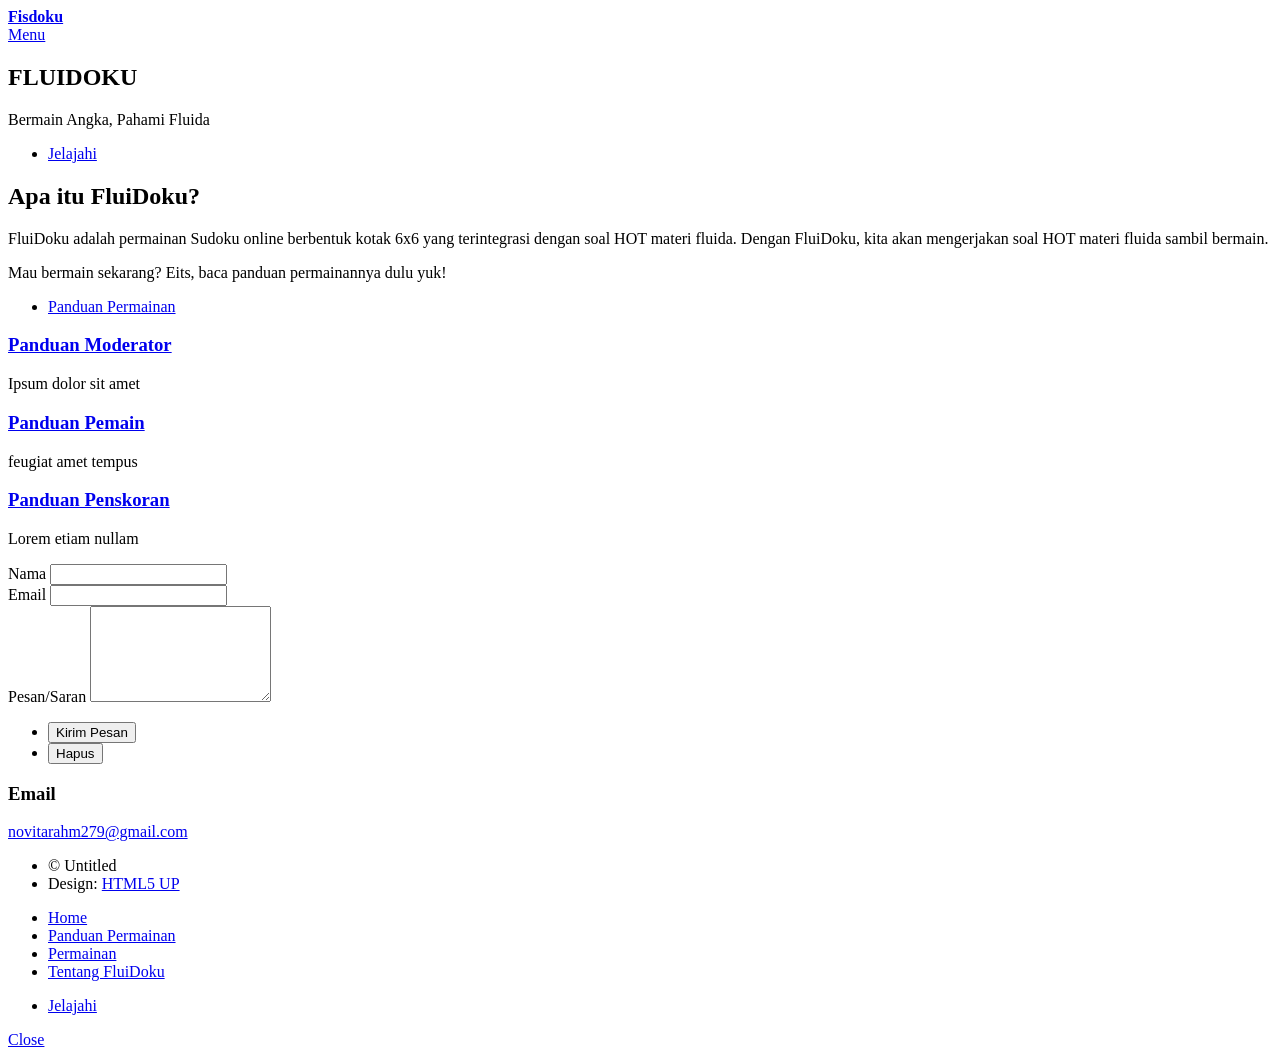
==== commit a97af681: "Update index.html" ====
--- a/index.html
+++ b/index.html
@@ -63,25 +63,11 @@
 									</p>
 									<p>Mau bermain sekarang? Eits, baca panduan permainannya dulu yuk!</p>
 									<ul class="actions">
-										<li><a href="#Panduan Permainan" class="button next">Panduan Permainan</a></li>
+										<li><a href="landing.html" class="button next">Panduan Permainan</a></li>
 									</ul>
 								</div>
 							</section>
-						
-						<!-- Two -->
-							<section id="two">
-								<div class="inner">
-									<header class="major">
-										<h2>Panduan Permainan</h2>
-									</header>
-									<p>FluiDoku adalah permainan Sudoku online berbentuk kotak 6x6 yang terintegrasi dengan soal HOT materi fluida.</p>
-									<p>Pada permainan FluiDoku terdapat dua peran, yaitu Moderator dan Pemain.</p>
-									<p>Moderator adalah pihak yang mengatur jalannya permainan, termasuk memulai dan mengakhiri permainan.</p>
-									<p>Pemain adalah pihak yang bermain aktif dalam mengisi angka dan menjawab soal HOT fluida.</p>
-									<p>Untuk panduan selengkapnya, baca di sini:</p>
-								</div>
-							</section>
-
+					
 						<!-- Three -->
 							<section id="Three" class="tiles">
 								<article>
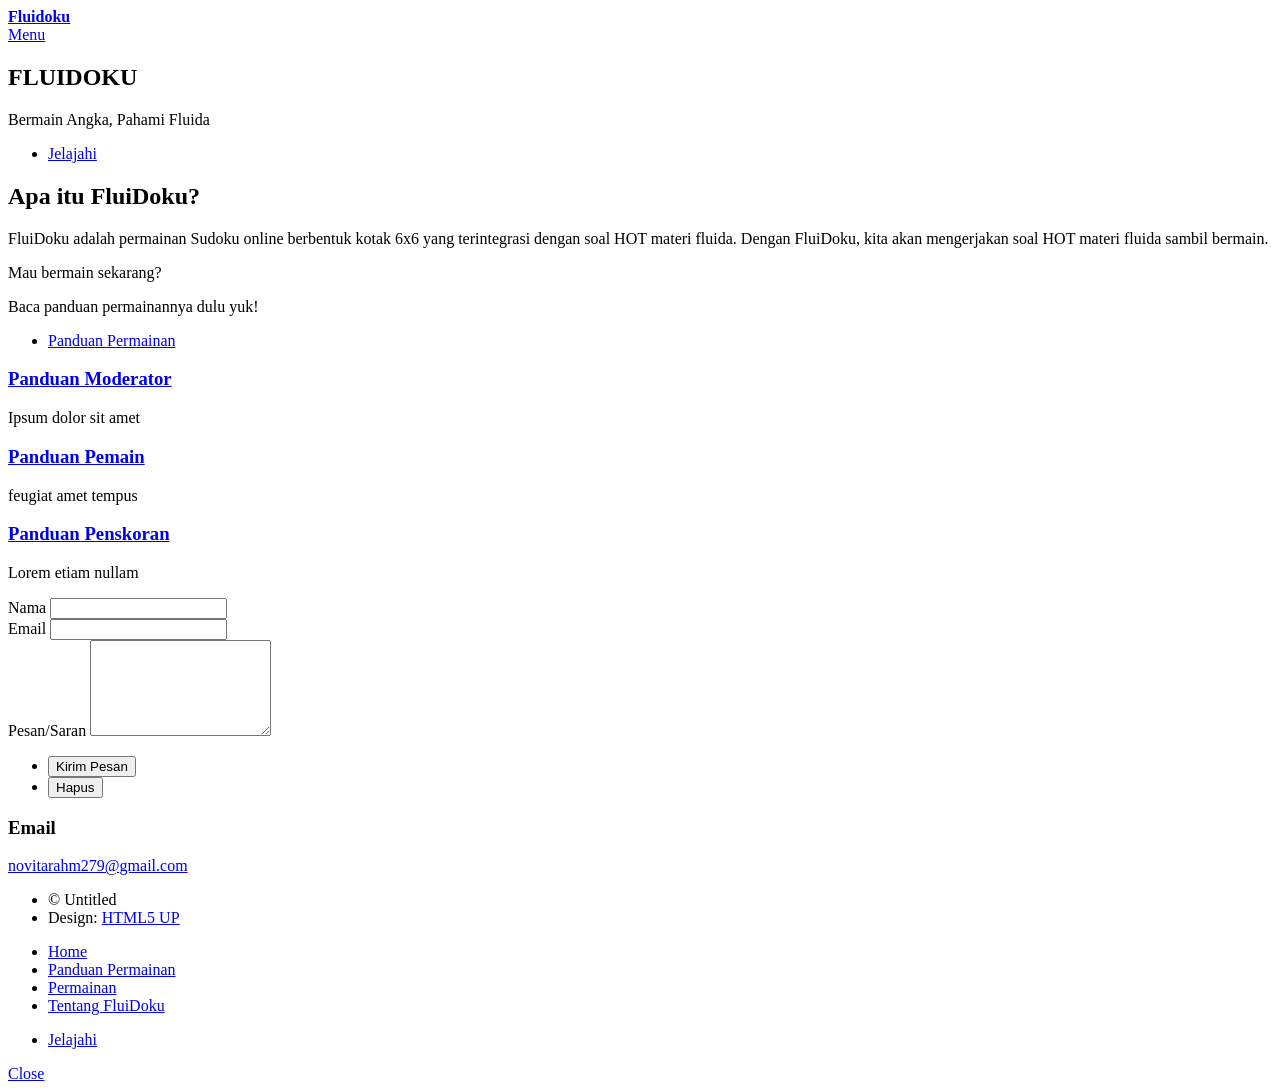
==== commit 335249cd: "Update index.html" ====
--- a/index.html
+++ b/index.html
@@ -16,7 +16,7 @@
 
 				<!-- Header -->
 					<header id="header" class="alt">
-						<a href="index.html" class="logo"><strong>Fisdoku</strong></a>
+						<a href="index.html" class="logo"><strong>Fluidoku</strong></a>
 						<nav>
 							<a href="#menu">Menu</a>
 						</nav>
@@ -61,7 +61,8 @@
 									<p>FluiDoku adalah permainan Sudoku online berbentuk kotak 6x6 yang terintegrasi dengan soal HOT materi fluida. 
 										Dengan FluiDoku, kita akan mengerjakan soal HOT materi fluida sambil bermain.
 									</p>
-									<p>Mau bermain sekarang? Eits, baca panduan permainannya dulu yuk!</p>
+									<p>Mau bermain sekarang?</p>
+									<p>Baca panduan permainannya dulu yuk!</p>
 									<ul class="actions">
 										<li><a href="landing.html" class="button next">Panduan Permainan</a></li>
 									</ul>
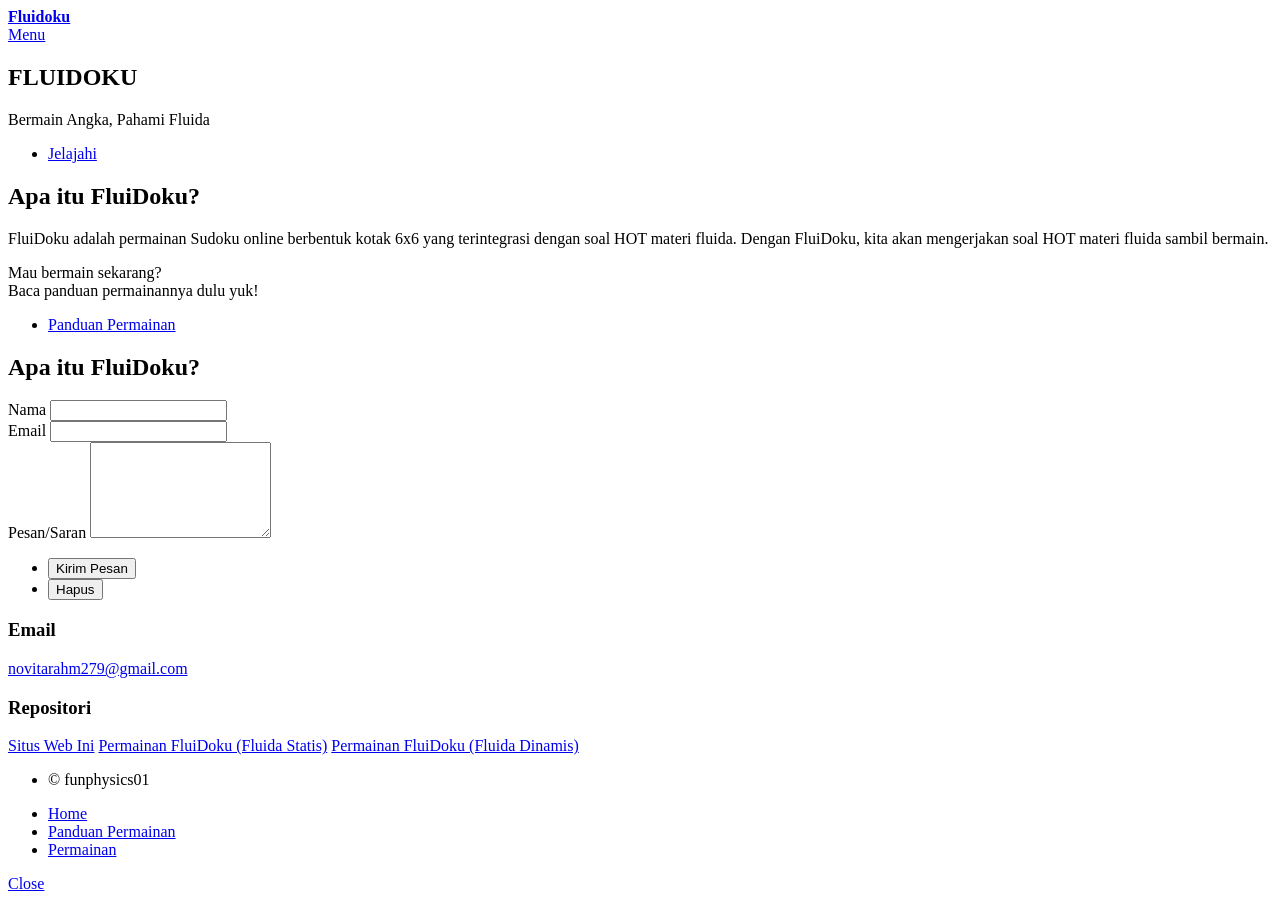
==== commit 75ab6340: "Update index.html" ====
--- a/index.html
+++ b/index.html
@@ -28,10 +28,6 @@
 							<li><a href="index.html">Home</a></li>
 							<li><a href="landing.html">Panduan Permainan</a></li>
 							<li><a href="generic.html">Permainan</a></li>
-							<li><a href="elements.html">Tentang FluiDoku</a></li>
-						</ul>
-						<ul class="actions stacked">
-							<li><a href="#" class="button primary fit">Jelajahi</a></li>
 						</ul>
 					</nav>
 
@@ -61,49 +57,20 @@
 									<p>FluiDoku adalah permainan Sudoku online berbentuk kotak 6x6 yang terintegrasi dengan soal HOT materi fluida. 
 										Dengan FluiDoku, kita akan mengerjakan soal HOT materi fluida sambil bermain.
 									</p>
-									<p>Mau bermain sekarang?</p>
-									<p>Baca panduan permainannya dulu yuk!</p>
+									<p>Mau bermain sekarang?<br/>
+									   Baca panduan permainannya dulu yuk!</p>
 									<ul class="actions">
 										<li><a href="landing.html" class="button next">Panduan Permainan</a></li>
 									</ul>
 								</div>
 							</section>
-					
-						<!-- Three -->
-							<section id="Three" class="tiles">
-								<article>
-									<span class="image">
-										<img src="images/pic01.jpg" alt="" />
-									</span>
-									<header class="major">
-										<h3><a href="landing.html" class="link">Panduan Moderator</a></h3>
-										<p>Ipsum dolor sit amet</p>
-									</header>
-								</article>
-								<article>
-									<span class="image">
-										<img src="images/pic02.jpg" alt="" />
-									</span>
-									<header class="major">
-										<h3><a href="landing.html" class="link">Panduan Pemain</a></h3>
-										<p>feugiat amet tempus</p>
-									</header>
-								</article>
-								<article>
-									<span class="image">
-										<img src="images/pic03.jpg" alt="" />
-									</span>
-									<header class="major">
-										<h3><a href="landing.html" class="link">Panduan Penskoran</a></h3>
-										<p>Lorem etiam nullam</p>
-									</header>
-								</article>
-							</section>
-					</div>
-
+						
 				<!-- Contact -->
 					<section id="contact">
 						<div class="inner">
+							<header class="major">
+										<h2>Apa itu FluiDoku?</h2>
+							</header>
 							<section>
 								<form method="post" action="#">
 									<div class="fields">
@@ -131,7 +98,14 @@
 									<div class="contact-method">
 										<span class="icon solid alt fa-envelope"></span>
 										<h3>Email</h3>
-										<a href="#">novitarahm279@gmail.com</a>
+										<a href="mailto:novitarahm279@gmail.com">novitarahm279@gmail.com</a>
+									</div>
+									<div class="contact-method">
+										<span class="icon brands alt fa-github"></span>
+										<h3>Repositori</h3>
+										<a href="https://github.com/funphysics01/Fluidoku.git">Situs Web Ini</a>
+										<a href="https://github.com/funphysics01/Fluidoku-Statis.git">Permainan FluiDoku (Fluida Statis)</a>
+										<a href="https://github.com/funphysics01/Fluidoku-Dinamis.git">Permainan FluiDoku (Fluida Dinamis)</a>
 									</div>
 								</section>
 							</section>
@@ -142,7 +116,7 @@
 					<footer id="footer">
 						<div class="inner">
 							<ul class="copyright">
-								<li>&copy; Untitled</li><li>Design: <a href="https://html5up.net">HTML5 UP</a></li>
+								<li>&copy; funphysics01</li>
 							</ul>
 						</div>
 					</footer>
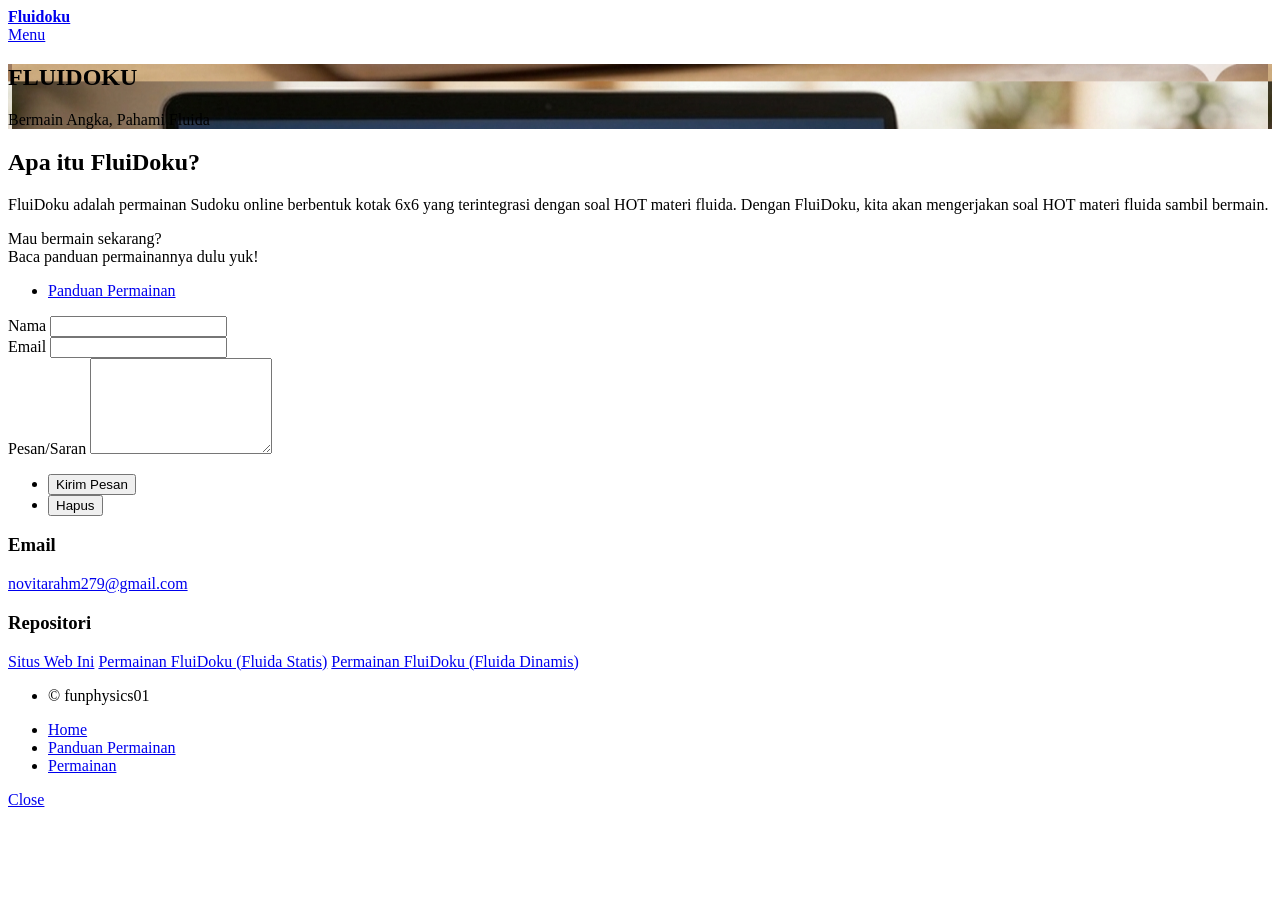
==== commit 3780d4e1: "Update index.html" ====
--- a/index.html
+++ b/index.html
@@ -34,14 +34,14 @@
 				<!-- Banner -->
 					<section id="banner" class="major">
 						<div class="inner">
+							<span class="image">
+								<img src="banner.png" alt="" />
+							</span>
 							<header class="major">
 								<h1>FLUIDOKU</h1>
 							</header>
 							<div class="content">
 								<p>Bermain Angka, Pahami Fluida</p>
-								<ul class="actions">
-									<li><a href="#one" class="button next scrolly">Jelajahi</a></li>
-								</ul>
 							</div>
 						</div>
 					</section>
@@ -68,9 +68,6 @@
 				<!-- Contact -->
 					<section id="contact">
 						<div class="inner">
-							<header class="major">
-										<h2>Apa itu FluiDoku?</h2>
-							</header>
 							<section>
 								<form method="post" action="#">
 									<div class="fields">
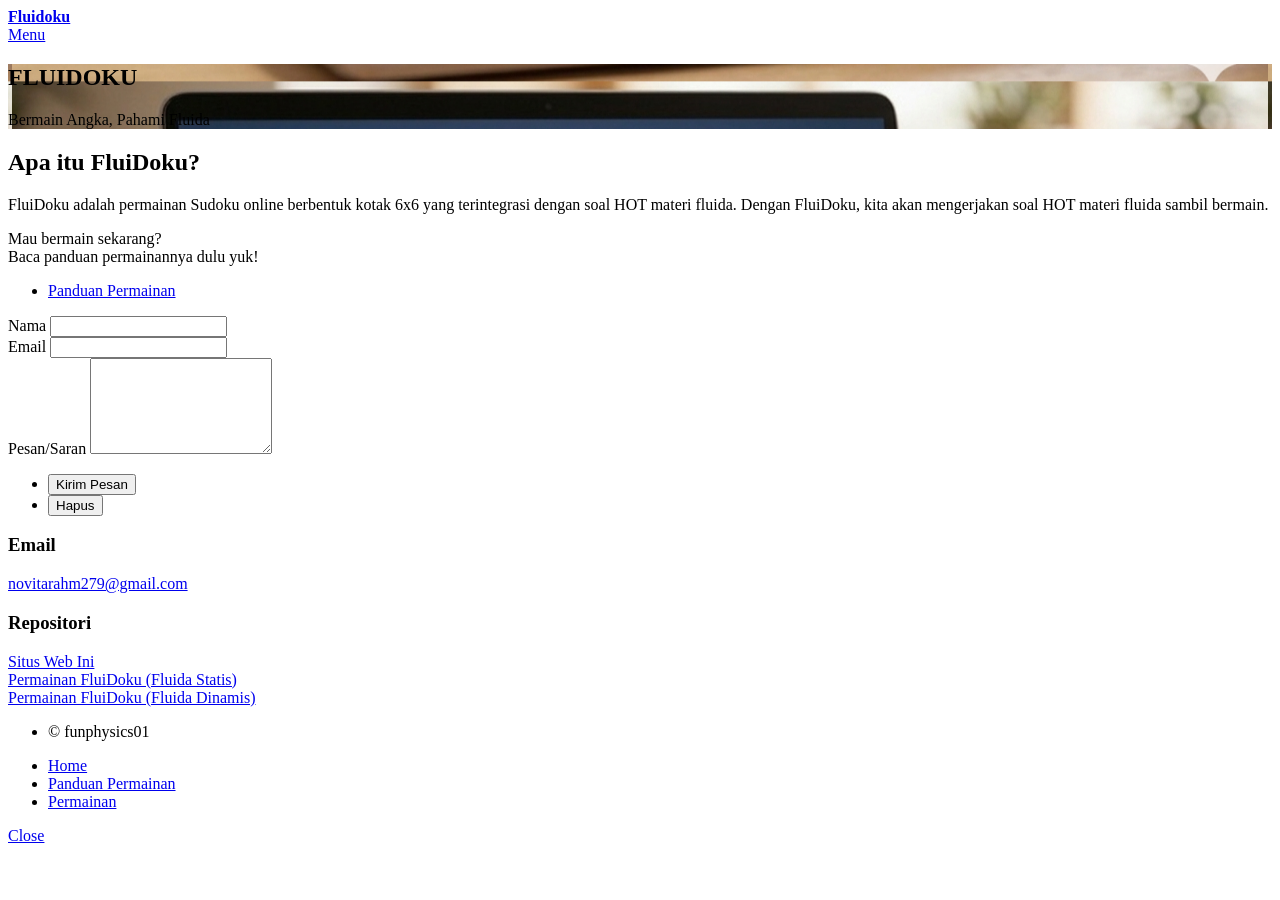
==== commit 3142c204: "Update index.html" ====
--- a/index.html
+++ b/index.html
@@ -100,9 +100,9 @@
 									<div class="contact-method">
 										<span class="icon brands alt fa-github"></span>
 										<h3>Repositori</h3>
-										<a href="https://github.com/funphysics01/Fluidoku.git">Situs Web Ini</a>
-										<a href="https://github.com/funphysics01/Fluidoku-Statis.git">Permainan FluiDoku (Fluida Statis)</a>
-										<a href="https://github.com/funphysics01/Fluidoku-Dinamis.git">Permainan FluiDoku (Fluida Dinamis)</a>
+										<p><a href="https://github.com/funphysics01/Fluidoku.git">Situs Web Ini</a><br/>
+										   <a href="https://github.com/funphysics01/Fluidoku-Statis.git">Permainan FluiDoku (Fluida Statis)</a><br/>
+										   <a href="https://github.com/funphysics01/Fluidoku-Dinamis.git">Permainan FluiDoku (Fluida Dinamis)</a></p>
 									</div>
 								</section>
 							</section>
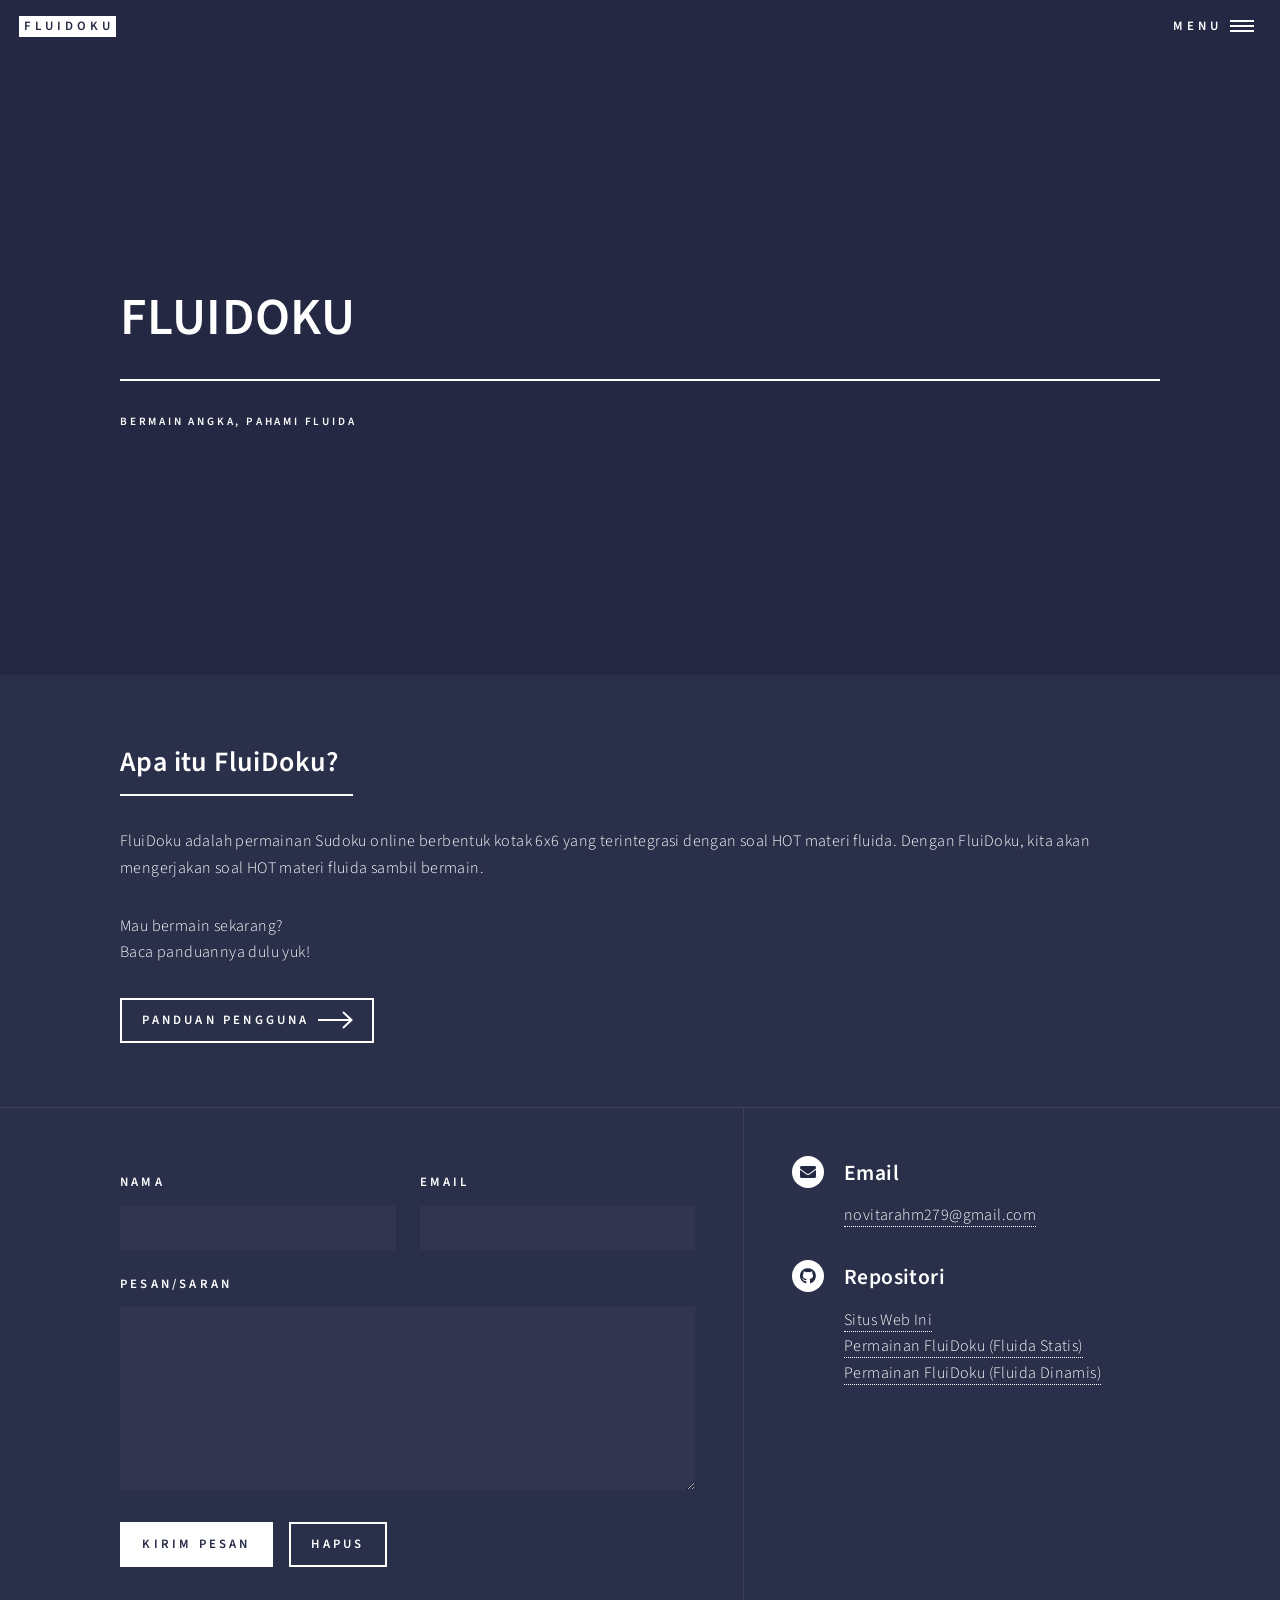
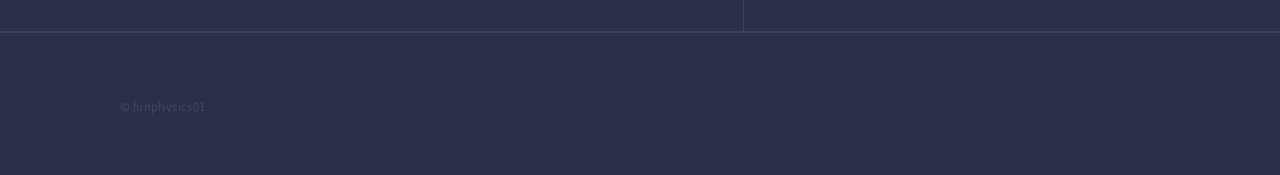
==== commit 68cc2854: "Revise navigation and contact details in index.html Updated the navigation links and contact section" ====
--- a/index.html
+++ b/index.html
@@ -26,7 +26,7 @@
 					<nav id="menu">
 						<ul class="links">
 							<li><a href="index.html">Home</a></li>
-							<li><a href="landing.html">Panduan Permainan</a></li>
+							<li><a href="landing.html">Panduan Pengguna</a></li>
 							<li><a href="generic.html">Permainan</a></li>
 						</ul>
 					</nav>
@@ -58,9 +58,9 @@
 										Dengan FluiDoku, kita akan mengerjakan soal HOT materi fluida sambil bermain.
 									</p>
 									<p>Mau bermain sekarang?<br/>
-									   Baca panduan permainannya dulu yuk!</p>
+									   Baca panduannya dulu yuk!</p>
 									<ul class="actions">
-										<li><a href="landing.html" class="button next">Panduan Permainan</a></li>
+										<li><a href="landing.html" class="button next">Panduan Pengguna</a></li>
 									</ul>
 								</div>
 							</section>
--- a/assets/css/main.css
+++ b/assets/css/main.css
@@ -1,3952 +1,3952 @@
-@import url(fontawesome-all.min.css);
-@import url("https://fonts.googleapis.com/css?family=Source+Sans+Pro:300,300italic,600,600italic");
-
+@import url(fontawesome-all.min.css);
+@import url("https://fonts.googleapis.com/css?family=Source+Sans+Pro:300,300italic,600,600italic");
+
 /*
 	Forty by HTML5 UP
 	html5up.net | @ajlkn
 	Free for personal and commercial use under the CCA 3.0 license (html5up.net/license)
-*/
-
-html, body, div, span, applet, object,
-iframe, h1, h2, h3, h4, h5, h6, p, blockquote,
-pre, a, abbr, acronym, address, big, cite,
-code, del, dfn, em, img, ins, kbd, q, s, samp,
-small, strike, strong, sub, sup, tt, var, b,
-u, i, center, dl, dt, dd, ol, ul, li, fieldset,
-form, label, legend, table, caption, tbody,
-tfoot, thead, tr, th, td, article, aside,
-canvas, details, embed, figure, figcaption,
-footer, header, hgroup, menu, nav, output, ruby,
-section, summary, time, mark, audio, video {
-	margin: 0;
-	padding: 0;
-	border: 0;
-	font-size: 100%;
-	font: inherit;
-	vertical-align: baseline;}
-
-article, aside, details, figcaption, figure,
-footer, header, hgroup, menu, nav, section {
-	display: block;}
-
-body {
-	line-height: 1;
-}
-
-ol, ul {
-	list-style: none;
-}
-
-blockquote, q {
-	quotes: none;
-}
-
-	blockquote:before, blockquote:after, q:before, q:after {
-		content: '';
-		content: none;
-	}
-
-table {
-	border-collapse: collapse;
-	border-spacing: 0;
-}
-
-body {
-	-webkit-text-size-adjust: none;
-}
-
-mark {
-	background-color: transparent;
-	color: inherit;
-}
-
-input::-moz-focus-inner {
-	border: 0;
-	padding: 0;
-}
-
-input, select, textarea {
-	-moz-appearance: none;
-	-webkit-appearance: none;
-	-ms-appearance: none;
-	appearance: none;
-}
-
-/* Basic */
-
-	@-ms-viewport {
-		width: device-width;
-	}
-
-	body {
-		-ms-overflow-style: scrollbar;
-	}
-
-	@media screen and (max-width: 480px) {
-
-		html, body {
-			min-width: 320px;
-		}
-
-	}
-
-	html {
-		box-sizing: border-box;
-	}
-
-	*, *:before, *:after {
-		box-sizing: inherit;
-	}
-
-	body {
-		background: #242943;
-	}
-
-		body.is-preload *, body.is-preload *:before, body.is-preload *:after {
-			-moz-animation: none !important;
-			-webkit-animation: none !important;
-			-ms-animation: none !important;
-			animation: none !important;
-			-moz-transition: none !important;
-			-webkit-transition: none !important;
-			-ms-transition: none !important;
-			transition: none !important;
-		}
-
-/* Type */
-
-	body, input, select, textarea {
-		color: #ffffff;
-		font-family: "Source Sans Pro", Helvetica, sans-serif;
-		font-size: 17pt;
-		font-weight: 300;
-		letter-spacing: 0.025em;
-		line-height: 1.65;
-	}
-
-		@media screen and (max-width: 1680px) {
-
-			body, input, select, textarea {
-				font-size: 14pt;
-			}
-
-		}
-
-		@media screen and (max-width: 1280px) {
-
-			body, input, select, textarea {
-				font-size: 12pt;
-			}
-
-		}
-
-		@media screen and (max-width: 360px) {
-
-			body, input, select, textarea {
-				font-size: 11pt;
-			}
-
-		}
-
-	a {
-		-moz-transition: color 0.2s ease-in-out, border-bottom-color 0.2s ease-in-out;
-		-webkit-transition: color 0.2s ease-in-out, border-bottom-color 0.2s ease-in-out;
-		-ms-transition: color 0.2s ease-in-out, border-bottom-color 0.2s ease-in-out;
-		transition: color 0.2s ease-in-out, border-bottom-color 0.2s ease-in-out;
-		border-bottom: dotted 1px;
-		color: inherit;
-		text-decoration: none;
-	}
-
-		a:hover {
-			border-bottom-color: transparent;
-			color: #9bf1ff !important;
-		}
-
-		a:active {
-			color: #53e3fb !important;
-		}
-
-	strong, b {
-		color: #ffffff;
-		font-weight: 600;
-	}
-
-	em, i {
-		font-style: italic;
-	}
-
-	p {
-		margin: 0 0 2em 0;
-	}
-
-	h1, h2, h3, h4, h5, h6 {
-		color: #ffffff;
-		font-weight: 600;
-		line-height: 1.65;
-		margin: 0 0 1em 0;
-	}
-
-		h1 a, h2 a, h3 a, h4 a, h5 a, h6 a {
-			color: inherit;
-			border-bottom: 0;
-		}
-
-	h1 {
-		font-size: 2.5em;
-	}
-
-	h2 {
-		font-size: 1.75em;
-	}
-
-	h3 {
-		font-size: 1.35em;
-	}
-
-	h4 {
-		font-size: 1.1em;
-	}
-
-	h5 {
-		font-size: 0.9em;
-	}
-
-	h6 {
-		font-size: 0.7em;
-	}
-
-	@media screen and (max-width: 736px) {
-
-		h1 {
-			font-size: 2em;
-		}
-
-		h2 {
-			font-size: 1.5em;
-		}
-
-		h3 {
-			font-size: 1.25em;
-		}
-
-	}
-
-	sub {
-		font-size: 0.8em;
-		position: relative;
-		top: 0.5em;
-	}
-
-	sup {
-		font-size: 0.8em;
-		position: relative;
-		top: -0.5em;
-	}
-
-	blockquote {
-		border-left: solid 4px rgba(212, 212, 255, 0.1);
-		font-style: italic;
-		margin: 0 0 2em 0;
-		padding: 0.5em 0 0.5em 2em;
-	}
-
-	code {
-		background: rgba(212, 212, 255, 0.035);
-		font-family: "Courier New", monospace;
-		font-size: 0.9em;
-		margin: 0 0.25em;
-		padding: 0.25em 0.65em;
-	}
-
-	pre {
-		-webkit-overflow-scrolling: touch;
-		font-family: "Courier New", monospace;
-		font-size: 0.9em;
-		margin: 0 0 2em 0;
-	}
-
-		pre code {
-			display: block;
-			line-height: 1.75;
-			padding: 1em 1.5em;
-			overflow-x: auto;
-		}
-
-	hr {
-		border: 0;
-		border-bottom: solid 1px rgba(212, 212, 255, 0.1);
-		margin: 2em 0;
-	}
-
-		hr.major {
-			margin: 3em 0;
-		}
-
-	.align-left {
-		text-align: left;
-	}
-
-	.align-center {
-		text-align: center;
-	}
-
-	.align-right {
-		text-align: right;
-	}
-
-/* Row */
-
-	.row {
-		display: flex;
-		flex-wrap: wrap;
-		box-sizing: border-box;
-		align-items: stretch;
-	}
-
-		.row > * {
-			box-sizing: border-box;
-		}
-
-		.row.gtr-uniform > * > :last-child {
-			margin-bottom: 0;
-		}
-
-		.row.aln-left {
-			justify-content: flex-start;
-		}
-
-		.row.aln-center {
-			justify-content: center;
-		}
-
-		.row.aln-right {
-			justify-content: flex-end;
-		}
-
-		.row.aln-top {
-			align-items: flex-start;
-		}
-
-		.row.aln-middle {
-			align-items: center;
-		}
-
-		.row.aln-bottom {
-			align-items: flex-end;
-		}
-
-		.row > .imp {
-			order: -1;
-		}
-
-		.row > .col-1 {
-			width: 8.33333%;
-		}
-
-		.row > .off-1 {
-			margin-left: 8.33333%;
-		}
-
-		.row > .col-2 {
-			width: 16.66667%;
-		}
-
-		.row > .off-2 {
-			margin-left: 16.66667%;
-		}
-
-		.row > .col-3 {
-			width: 25%;
-		}
-
-		.row > .off-3 {
-			margin-left: 25%;
-		}
-
-		.row > .col-4 {
-			width: 33.33333%;
-		}
-
-		.row > .off-4 {
-			margin-left: 33.33333%;
-		}
-
-		.row > .col-5 {
-			width: 41.66667%;
-		}
-
-		.row > .off-5 {
-			margin-left: 41.66667%;
-		}
-
-		.row > .col-6 {
-			width: 50%;
-		}
-
-		.row > .off-6 {
-			margin-left: 50%;
-		}
-
-		.row > .col-7 {
-			width: 58.33333%;
-		}
-
-		.row > .off-7 {
-			margin-left: 58.33333%;
-		}
-
-		.row > .col-8 {
-			width: 66.66667%;
-		}
-
-		.row > .off-8 {
-			margin-left: 66.66667%;
-		}
-
-		.row > .col-9 {
-			width: 75%;
-		}
-
-		.row > .off-9 {
-			margin-left: 75%;
-		}
-
-		.row > .col-10 {
-			width: 83.33333%;
-		}
-
-		.row > .off-10 {
-			margin-left: 83.33333%;
-		}
-
-		.row > .col-11 {
-			width: 91.66667%;
-		}
-
-		.row > .off-11 {
-			margin-left: 91.66667%;
-		}
-
-		.row > .col-12 {
-			width: 100%;
-		}
-
-		.row > .off-12 {
-			margin-left: 100%;
-		}
-
-		.row.gtr-0 {
-			margin-top: 0;
-			margin-left: 0em;
-		}
-
-			.row.gtr-0 > * {
-				padding: 0 0 0 0em;
-			}
-
-			.row.gtr-0.gtr-uniform {
-				margin-top: 0em;
-			}
-
-				.row.gtr-0.gtr-uniform > * {
-					padding-top: 0em;
-				}
-
-		.row.gtr-25 {
-			margin-top: 0;
-			margin-left: -0.5em;
-		}
-
-			.row.gtr-25 > * {
-				padding: 0 0 0 0.5em;
-			}
-
-			.row.gtr-25.gtr-uniform {
-				margin-top: -0.5em;
-			}
-
-				.row.gtr-25.gtr-uniform > * {
-					padding-top: 0.5em;
-				}
-
-		.row.gtr-50 {
-			margin-top: 0;
-			margin-left: -1em;
-		}
-
-			.row.gtr-50 > * {
-				padding: 0 0 0 1em;
-			}
-
-			.row.gtr-50.gtr-uniform {
-				margin-top: -1em;
-			}
-
-				.row.gtr-50.gtr-uniform > * {
-					padding-top: 1em;
-				}
-
-		.row {
-			margin-top: 0;
-			margin-left: -2em;
-		}
-
-			.row > * {
-				padding: 0 0 0 2em;
-			}
-
-			.row.gtr-uniform {
-				margin-top: -2em;
-			}
-
-				.row.gtr-uniform > * {
-					padding-top: 2em;
-				}
-
-		.row.gtr-150 {
-			margin-top: 0;
-			margin-left: -3em;
-		}
-
-			.row.gtr-150 > * {
-				padding: 0 0 0 3em;
-			}
-
-			.row.gtr-150.gtr-uniform {
-				margin-top: -3em;
-			}
-
-				.row.gtr-150.gtr-uniform > * {
-					padding-top: 3em;
-				}
-
-		.row.gtr-200 {
-			margin-top: 0;
-			margin-left: -4em;
-		}
-
-			.row.gtr-200 > * {
-				padding: 0 0 0 4em;
-			}
-
-			.row.gtr-200.gtr-uniform {
-				margin-top: -4em;
-			}
-
-				.row.gtr-200.gtr-uniform > * {
-					padding-top: 4em;
-				}
-
-		@media screen and (max-width: 1680px) {
-
-			.row {
-				display: flex;
-				flex-wrap: wrap;
-				box-sizing: border-box;
-				align-items: stretch;
-			}
-
-				.row > * {
-					box-sizing: border-box;
-				}
-
-				.row.gtr-uniform > * > :last-child {
-					margin-bottom: 0;
-				}
-
-				.row.aln-left {
-					justify-content: flex-start;
-				}
-
-				.row.aln-center {
-					justify-content: center;
-				}
-
-				.row.aln-right {
-					justify-content: flex-end;
-				}
-
-				.row.aln-top {
-					align-items: flex-start;
-				}
-
-				.row.aln-middle {
-					align-items: center;
-				}
-
-				.row.aln-bottom {
-					align-items: flex-end;
-				}
-
-				.row > .imp-xlarge {
-					order: -1;
-				}
-
-				.row > .col-1-xlarge {
-					width: 8.33333%;
-				}
-
-				.row > .off-1-xlarge {
-					margin-left: 8.33333%;
-				}
-
-				.row > .col-2-xlarge {
-					width: 16.66667%;
-				}
-
-				.row > .off-2-xlarge {
-					margin-left: 16.66667%;
-				}
-
-				.row > .col-3-xlarge {
-					width: 25%;
-				}
-
-				.row > .off-3-xlarge {
-					margin-left: 25%;
-				}
-
-				.row > .col-4-xlarge {
-					width: 33.33333%;
-				}
-
-				.row > .off-4-xlarge {
-					margin-left: 33.33333%;
-				}
-
-				.row > .col-5-xlarge {
-					width: 41.66667%;
-				}
-
-				.row > .off-5-xlarge {
-					margin-left: 41.66667%;
-				}
-
-				.row > .col-6-xlarge {
-					width: 50%;
-				}
-
-				.row > .off-6-xlarge {
-					margin-left: 50%;
-				}
-
-				.row > .col-7-xlarge {
-					width: 58.33333%;
-				}
-
-				.row > .off-7-xlarge {
-					margin-left: 58.33333%;
-				}
-
-				.row > .col-8-xlarge {
-					width: 66.66667%;
-				}
-
-				.row > .off-8-xlarge {
-					margin-left: 66.66667%;
-				}
-
-				.row > .col-9-xlarge {
-					width: 75%;
-				}
-
-				.row > .off-9-xlarge {
-					margin-left: 75%;
-				}
-
-				.row > .col-10-xlarge {
-					width: 83.33333%;
-				}
-
-				.row > .off-10-xlarge {
-					margin-left: 83.33333%;
-				}
-
-				.row > .col-11-xlarge {
-					width: 91.66667%;
-				}
-
-				.row > .off-11-xlarge {
-					margin-left: 91.66667%;
-				}
-
-				.row > .col-12-xlarge {
-					width: 100%;
-				}
-
-				.row > .off-12-xlarge {
-					margin-left: 100%;
-				}
-
-				.row.gtr-0 {
-					margin-top: 0;
-					margin-left: 0em;
-				}
-
-					.row.gtr-0 > * {
-						padding: 0 0 0 0em;
-					}
-
-					.row.gtr-0.gtr-uniform {
-						margin-top: 0em;
-					}
-
-						.row.gtr-0.gtr-uniform > * {
-							padding-top: 0em;
-						}
-
-				.row.gtr-25 {
-					margin-top: 0;
-					margin-left: -0.5em;
-				}
-
-					.row.gtr-25 > * {
-						padding: 0 0 0 0.5em;
-					}
-
-					.row.gtr-25.gtr-uniform {
-						margin-top: -0.5em;
-					}
-
-						.row.gtr-25.gtr-uniform > * {
-							padding-top: 0.5em;
-						}
-
-				.row.gtr-50 {
-					margin-top: 0;
-					margin-left: -1em;
-				}
-
-					.row.gtr-50 > * {
-						padding: 0 0 0 1em;
-					}
-
-					.row.gtr-50.gtr-uniform {
-						margin-top: -1em;
-					}
-
-						.row.gtr-50.gtr-uniform > * {
-							padding-top: 1em;
-						}
-
-				.row {
-					margin-top: 0;
-					margin-left: -2em;
-				}
-
-					.row > * {
-						padding: 0 0 0 2em;
-					}
-
-					.row.gtr-uniform {
-						margin-top: -2em;
-					}
-
-						.row.gtr-uniform > * {
-							padding-top: 2em;
-						}
-
-				.row.gtr-150 {
-					margin-top: 0;
-					margin-left: -3em;
-				}
-
-					.row.gtr-150 > * {
-						padding: 0 0 0 3em;
-					}
-
-					.row.gtr-150.gtr-uniform {
-						margin-top: -3em;
-					}
-
-						.row.gtr-150.gtr-uniform > * {
-							padding-top: 3em;
-						}
-
-				.row.gtr-200 {
-					margin-top: 0;
-					margin-left: -4em;
-				}
-
-					.row.gtr-200 > * {
-						padding: 0 0 0 4em;
-					}
-
-					.row.gtr-200.gtr-uniform {
-						margin-top: -4em;
-					}
-
-						.row.gtr-200.gtr-uniform > * {
-							padding-top: 4em;
-						}
-
-		}
-
-		@media screen and (max-width: 1280px) {
-
-			.row {
-				display: flex;
-				flex-wrap: wrap;
-				box-sizing: border-box;
-				align-items: stretch;
-			}
-
-				.row > * {
-					box-sizing: border-box;
-				}
-
-				.row.gtr-uniform > * > :last-child {
-					margin-bottom: 0;
-				}
-
-				.row.aln-left {
-					justify-content: flex-start;
-				}
-
-				.row.aln-center {
-					justify-content: center;
-				}
-
-				.row.aln-right {
-					justify-content: flex-end;
-				}
-
-				.row.aln-top {
-					align-items: flex-start;
-				}
-
-				.row.aln-middle {
-					align-items: center;
-				}
-
-				.row.aln-bottom {
-					align-items: flex-end;
-				}
-
-				.row > .imp-large {
-					order: -1;
-				}
-
-				.row > .col-1-large {
-					width: 8.33333%;
-				}
-
-				.row > .off-1-large {
-					margin-left: 8.33333%;
-				}
-
-				.row > .col-2-large {
-					width: 16.66667%;
-				}
-
-				.row > .off-2-large {
-					margin-left: 16.66667%;
-				}
-
-				.row > .col-3-large {
-					width: 25%;
-				}
-
-				.row > .off-3-large {
-					margin-left: 25%;
-				}
-
-				.row > .col-4-large {
-					width: 33.33333%;
-				}
-
-				.row > .off-4-large {
-					margin-left: 33.33333%;
-				}
-
-				.row > .col-5-large {
-					width: 41.66667%;
-				}
-
-				.row > .off-5-large {
-					margin-left: 41.66667%;
-				}
-
-				.row > .col-6-large {
-					width: 50%;
-				}
-
-				.row > .off-6-large {
-					margin-left: 50%;
-				}
-
-				.row > .col-7-large {
-					width: 58.33333%;
-				}
-
-				.row > .off-7-large {
-					margin-left: 58.33333%;
-				}
-
-				.row > .col-8-large {
-					width: 66.66667%;
-				}
-
-				.row > .off-8-large {
-					margin-left: 66.66667%;
-				}
-
-				.row > .col-9-large {
-					width: 75%;
-				}
-
-				.row > .off-9-large {
-					margin-left: 75%;
-				}
-
-				.row > .col-10-large {
-					width: 83.33333%;
-				}
-
-				.row > .off-10-large {
-					margin-left: 83.33333%;
-				}
-
-				.row > .col-11-large {
-					width: 91.66667%;
-				}
-
-				.row > .off-11-large {
-					margin-left: 91.66667%;
-				}
-
-				.row > .col-12-large {
-					width: 100%;
-				}
-
-				.row > .off-12-large {
-					margin-left: 100%;
-				}
-
-				.row.gtr-0 {
-					margin-top: 0;
-					margin-left: 0em;
-				}
-
-					.row.gtr-0 > * {
-						padding: 0 0 0 0em;
-					}
-
-					.row.gtr-0.gtr-uniform {
-						margin-top: 0em;
-					}
-
-						.row.gtr-0.gtr-uniform > * {
-							padding-top: 0em;
-						}
-
-				.row.gtr-25 {
-					margin-top: 0;
-					margin-left: -0.375em;
-				}
-
-					.row.gtr-25 > * {
-						padding: 0 0 0 0.375em;
-					}
-
-					.row.gtr-25.gtr-uniform {
-						margin-top: -0.375em;
-					}
-
-						.row.gtr-25.gtr-uniform > * {
-							padding-top: 0.375em;
-						}
-
-				.row.gtr-50 {
-					margin-top: 0;
-					margin-left: -0.75em;
-				}
-
-					.row.gtr-50 > * {
-						padding: 0 0 0 0.75em;
-					}
-
-					.row.gtr-50.gtr-uniform {
-						margin-top: -0.75em;
-					}
-
-						.row.gtr-50.gtr-uniform > * {
-							padding-top: 0.75em;
-						}
-
-				.row {
-					margin-top: 0;
-					margin-left: -1.5em;
-				}
-
-					.row > * {
-						padding: 0 0 0 1.5em;
-					}
-
-					.row.gtr-uniform {
-						margin-top: -1.5em;
-					}
-
-						.row.gtr-uniform > * {
-							padding-top: 1.5em;
-						}
-
-				.row.gtr-150 {
-					margin-top: 0;
-					margin-left: -2.25em;
-				}
-
-					.row.gtr-150 > * {
-						padding: 0 0 0 2.25em;
-					}
-
-					.row.gtr-150.gtr-uniform {
-						margin-top: -2.25em;
-					}
-
-						.row.gtr-150.gtr-uniform > * {
-							padding-top: 2.25em;
-						}
-
-				.row.gtr-200 {
-					margin-top: 0;
-					margin-left: -3em;
-				}
-
-					.row.gtr-200 > * {
-						padding: 0 0 0 3em;
-					}
-
-					.row.gtr-200.gtr-uniform {
-						margin-top: -3em;
-					}
-
-						.row.gtr-200.gtr-uniform > * {
-							padding-top: 3em;
-						}
-
-		}
-
-		@media screen and (max-width: 980px) {
-
-			.row {
-				display: flex;
-				flex-wrap: wrap;
-				box-sizing: border-box;
-				align-items: stretch;
-			}
-
-				.row > * {
-					box-sizing: border-box;
-				}
-
-				.row.gtr-uniform > * > :last-child {
-					margin-bottom: 0;
-				}
-
-				.row.aln-left {
-					justify-content: flex-start;
-				}
-
-				.row.aln-center {
-					justify-content: center;
-				}
-
-				.row.aln-right {
-					justify-content: flex-end;
-				}
-
-				.row.aln-top {
-					align-items: flex-start;
-				}
-
-				.row.aln-middle {
-					align-items: center;
-				}
-
-				.row.aln-bottom {
-					align-items: flex-end;
-				}
-
-				.row > .imp-medium {
-					order: -1;
-				}
-
-				.row > .col-1-medium {
-					width: 8.33333%;
-				}
-
-				.row > .off-1-medium {
-					margin-left: 8.33333%;
-				}
-
-				.row > .col-2-medium {
-					width: 16.66667%;
-				}
-
-				.row > .off-2-medium {
-					margin-left: 16.66667%;
-				}
-
-				.row > .col-3-medium {
-					width: 25%;
-				}
-
-				.row > .off-3-medium {
-					margin-left: 25%;
-				}
-
-				.row > .col-4-medium {
-					width: 33.33333%;
-				}
-
-				.row > .off-4-medium {
-					margin-left: 33.33333%;
-				}
-
-				.row > .col-5-medium {
-					width: 41.66667%;
-				}
-
-				.row > .off-5-medium {
-					margin-left: 41.66667%;
-				}
-
-				.row > .col-6-medium {
-					width: 50%;
-				}
-
-				.row > .off-6-medium {
-					margin-left: 50%;
-				}
-
-				.row > .col-7-medium {
-					width: 58.33333%;
-				}
-
-				.row > .off-7-medium {
-					margin-left: 58.33333%;
-				}
-
-				.row > .col-8-medium {
-					width: 66.66667%;
-				}
-
-				.row > .off-8-medium {
-					margin-left: 66.66667%;
-				}
-
-				.row > .col-9-medium {
-					width: 75%;
-				}
-
-				.row > .off-9-medium {
-					margin-left: 75%;
-				}
-
-				.row > .col-10-medium {
-					width: 83.33333%;
-				}
-
-				.row > .off-10-medium {
-					margin-left: 83.33333%;
-				}
-
-				.row > .col-11-medium {
-					width: 91.66667%;
-				}
-
-				.row > .off-11-medium {
-					margin-left: 91.66667%;
-				}
-
-				.row > .col-12-medium {
-					width: 100%;
-				}
-
-				.row > .off-12-medium {
-					margin-left: 100%;
-				}
-
-				.row.gtr-0 {
-					margin-top: 0;
-					margin-left: 0em;
-				}
-
-					.row.gtr-0 > * {
-						padding: 0 0 0 0em;
-					}
-
-					.row.gtr-0.gtr-uniform {
-						margin-top: 0em;
-					}
-
-						.row.gtr-0.gtr-uniform > * {
-							padding-top: 0em;
-						}
-
-				.row.gtr-25 {
-					margin-top: 0;
-					margin-left: -0.375em;
-				}
-
-					.row.gtr-25 > * {
-						padding: 0 0 0 0.375em;
-					}
-
-					.row.gtr-25.gtr-uniform {
-						margin-top: -0.375em;
-					}
-
-						.row.gtr-25.gtr-uniform > * {
-							padding-top: 0.375em;
-						}
-
-				.row.gtr-50 {
-					margin-top: 0;
-					margin-left: -0.75em;
-				}
-
-					.row.gtr-50 > * {
-						padding: 0 0 0 0.75em;
-					}
-
-					.row.gtr-50.gtr-uniform {
-						margin-top: -0.75em;
-					}
-
-						.row.gtr-50.gtr-uniform > * {
-							padding-top: 0.75em;
-						}
-
-				.row {
-					margin-top: 0;
-					margin-left: -1.5em;
-				}
-
-					.row > * {
-						padding: 0 0 0 1.5em;
-					}
-
-					.row.gtr-uniform {
-						margin-top: -1.5em;
-					}
-
-						.row.gtr-uniform > * {
-							padding-top: 1.5em;
-						}
-
-				.row.gtr-150 {
-					margin-top: 0;
-					margin-left: -2.25em;
-				}
-
-					.row.gtr-150 > * {
-						padding: 0 0 0 2.25em;
-					}
-
-					.row.gtr-150.gtr-uniform {
-						margin-top: -2.25em;
-					}
-
-						.row.gtr-150.gtr-uniform > * {
-							padding-top: 2.25em;
-						}
-
-				.row.gtr-200 {
-					margin-top: 0;
-					margin-left: -3em;
-				}
-
-					.row.gtr-200 > * {
-						padding: 0 0 0 3em;
-					}
-
-					.row.gtr-200.gtr-uniform {
-						margin-top: -3em;
-					}
-
-						.row.gtr-200.gtr-uniform > * {
-							padding-top: 3em;
-						}
-
-		}
-
-		@media screen and (max-width: 736px) {
-
-			.row {
-				display: flex;
-				flex-wrap: wrap;
-				box-sizing: border-box;
-				align-items: stretch;
-			}
-
-				.row > * {
-					box-sizing: border-box;
-				}
-
-				.row.gtr-uniform > * > :last-child {
-					margin-bottom: 0;
-				}
-
-				.row.aln-left {
-					justify-content: flex-start;
-				}
-
-				.row.aln-center {
-					justify-content: center;
-				}
-
-				.row.aln-right {
-					justify-content: flex-end;
-				}
-
-				.row.aln-top {
-					align-items: flex-start;
-				}
-
-				.row.aln-middle {
-					align-items: center;
-				}
-
-				.row.aln-bottom {
-					align-items: flex-end;
-				}
-
-				.row > .imp-small {
-					order: -1;
-				}
-
-				.row > .col-1-small {
-					width: 8.33333%;
-				}
-
-				.row > .off-1-small {
-					margin-left: 8.33333%;
-				}
-
-				.row > .col-2-small {
-					width: 16.66667%;
-				}
-
-				.row > .off-2-small {
-					margin-left: 16.66667%;
-				}
-
-				.row > .col-3-small {
-					width: 25%;
-				}
-
-				.row > .off-3-small {
-					margin-left: 25%;
-				}
-
-				.row > .col-4-small {
-					width: 33.33333%;
-				}
-
-				.row > .off-4-small {
-					margin-left: 33.33333%;
-				}
-
-				.row > .col-5-small {
-					width: 41.66667%;
-				}
-
-				.row > .off-5-small {
-					margin-left: 41.66667%;
-				}
-
-				.row > .col-6-small {
-					width: 50%;
-				}
-
-				.row > .off-6-small {
-					margin-left: 50%;
-				}
-
-				.row > .col-7-small {
-					width: 58.33333%;
-				}
-
-				.row > .off-7-small {
-					margin-left: 58.33333%;
-				}
-
-				.row > .col-8-small {
-					width: 66.66667%;
-				}
-
-				.row > .off-8-small {
-					margin-left: 66.66667%;
-				}
-
-				.row > .col-9-small {
-					width: 75%;
-				}
-
-				.row > .off-9-small {
-					margin-left: 75%;
-				}
-
-				.row > .col-10-small {
-					width: 83.33333%;
-				}
-
-				.row > .off-10-small {
-					margin-left: 83.33333%;
-				}
-
-				.row > .col-11-small {
-					width: 91.66667%;
-				}
-
-				.row > .off-11-small {
-					margin-left: 91.66667%;
-				}
-
-				.row > .col-12-small {
-					width: 100%;
-				}
-
-				.row > .off-12-small {
-					margin-left: 100%;
-				}
-
-				.row.gtr-0 {
-					margin-top: 0;
-					margin-left: 0em;
-				}
-
-					.row.gtr-0 > * {
-						padding: 0 0 0 0em;
-					}
-
-					.row.gtr-0.gtr-uniform {
-						margin-top: 0em;
-					}
-
-						.row.gtr-0.gtr-uniform > * {
-							padding-top: 0em;
-						}
-
-				.row.gtr-25 {
-					margin-top: 0;
-					margin-left: -0.3125em;
-				}
-
-					.row.gtr-25 > * {
-						padding: 0 0 0 0.3125em;
-					}
-
-					.row.gtr-25.gtr-uniform {
-						margin-top: -0.3125em;
-					}
-
-						.row.gtr-25.gtr-uniform > * {
-							padding-top: 0.3125em;
-						}
-
-				.row.gtr-50 {
-					margin-top: 0;
-					margin-left: -0.625em;
-				}
-
-					.row.gtr-50 > * {
-						padding: 0 0 0 0.625em;
-					}
-
-					.row.gtr-50.gtr-uniform {
-						margin-top: -0.625em;
-					}
-
-						.row.gtr-50.gtr-uniform > * {
-							padding-top: 0.625em;
-						}
-
-				.row {
-					margin-top: 0;
-					margin-left: -1.25em;
-				}
-
-					.row > * {
-						padding: 0 0 0 1.25em;
-					}
-
-					.row.gtr-uniform {
-						margin-top: -1.25em;
-					}
-
-						.row.gtr-uniform > * {
-							padding-top: 1.25em;
-						}
-
-				.row.gtr-150 {
-					margin-top: 0;
-					margin-left: -1.875em;
-				}
-
-					.row.gtr-150 > * {
-						padding: 0 0 0 1.875em;
-					}
-
-					.row.gtr-150.gtr-uniform {
-						margin-top: -1.875em;
-					}
-
-						.row.gtr-150.gtr-uniform > * {
-							padding-top: 1.875em;
-						}
-
-				.row.gtr-200 {
-					margin-top: 0;
-					margin-left: -2.5em;
-				}
-
-					.row.gtr-200 > * {
-						padding: 0 0 0 2.5em;
-					}
-
-					.row.gtr-200.gtr-uniform {
-						margin-top: -2.5em;
-					}
-
-						.row.gtr-200.gtr-uniform > * {
-							padding-top: 2.5em;
-						}
-
-		}
-
-		@media screen and (max-width: 480px) {
-
-			.row {
-				display: flex;
-				flex-wrap: wrap;
-				box-sizing: border-box;
-				align-items: stretch;
-			}
-
-				.row > * {
-					box-sizing: border-box;
-				}
-
-				.row.gtr-uniform > * > :last-child {
-					margin-bottom: 0;
-				}
-
-				.row.aln-left {
-					justify-content: flex-start;
-				}
-
-				.row.aln-center {
-					justify-content: center;
-				}
-
-				.row.aln-right {
-					justify-content: flex-end;
-				}
-
-				.row.aln-top {
-					align-items: flex-start;
-				}
-
-				.row.aln-middle {
-					align-items: center;
-				}
-
-				.row.aln-bottom {
-					align-items: flex-end;
-				}
-
-				.row > .imp-xsmall {
-					order: -1;
-				}
-
-				.row > .col-1-xsmall {
-					width: 8.33333%;
-				}
-
-				.row > .off-1-xsmall {
-					margin-left: 8.33333%;
-				}
-
-				.row > .col-2-xsmall {
-					width: 16.66667%;
-				}
-
-				.row > .off-2-xsmall {
-					margin-left: 16.66667%;
-				}
-
-				.row > .col-3-xsmall {
-					width: 25%;
-				}
-
-				.row > .off-3-xsmall {
-					margin-left: 25%;
-				}
-
-				.row > .col-4-xsmall {
-					width: 33.33333%;
-				}
-
-				.row > .off-4-xsmall {
-					margin-left: 33.33333%;
-				}
-
-				.row > .col-5-xsmall {
-					width: 41.66667%;
-				}
-
-				.row > .off-5-xsmall {
-					margin-left: 41.66667%;
-				}
-
-				.row > .col-6-xsmall {
-					width: 50%;
-				}
-
-				.row > .off-6-xsmall {
-					margin-left: 50%;
-				}
-
-				.row > .col-7-xsmall {
-					width: 58.33333%;
-				}
-
-				.row > .off-7-xsmall {
-					margin-left: 58.33333%;
-				}
-
-				.row > .col-8-xsmall {
-					width: 66.66667%;
-				}
-
-				.row > .off-8-xsmall {
-					margin-left: 66.66667%;
-				}
-
-				.row > .col-9-xsmall {
-					width: 75%;
-				}
-
-				.row > .off-9-xsmall {
-					margin-left: 75%;
-				}
-
-				.row > .col-10-xsmall {
-					width: 83.33333%;
-				}
-
-				.row > .off-10-xsmall {
-					margin-left: 83.33333%;
-				}
-
-				.row > .col-11-xsmall {
-					width: 91.66667%;
-				}
-
-				.row > .off-11-xsmall {
-					margin-left: 91.66667%;
-				}
-
-				.row > .col-12-xsmall {
-					width: 100%;
-				}
-
-				.row > .off-12-xsmall {
-					margin-left: 100%;
-				}
-
-				.row.gtr-0 {
-					margin-top: 0;
-					margin-left: 0em;
-				}
-
-					.row.gtr-0 > * {
-						padding: 0 0 0 0em;
-					}
-
-					.row.gtr-0.gtr-uniform {
-						margin-top: 0em;
-					}
-
-						.row.gtr-0.gtr-uniform > * {
-							padding-top: 0em;
-						}
-
-				.row.gtr-25 {
-					margin-top: 0;
-					margin-left: -0.3125em;
-				}
-
-					.row.gtr-25 > * {
-						padding: 0 0 0 0.3125em;
-					}
-
-					.row.gtr-25.gtr-uniform {
-						margin-top: -0.3125em;
-					}
-
-						.row.gtr-25.gtr-uniform > * {
-							padding-top: 0.3125em;
-						}
-
-				.row.gtr-50 {
-					margin-top: 0;
-					margin-left: -0.625em;
-				}
-
-					.row.gtr-50 > * {
-						padding: 0 0 0 0.625em;
-					}
-
-					.row.gtr-50.gtr-uniform {
-						margin-top: -0.625em;
-					}
-
-						.row.gtr-50.gtr-uniform > * {
-							padding-top: 0.625em;
-						}
-
-				.row {
-					margin-top: 0;
-					margin-left: -1.25em;
-				}
-
-					.row > * {
-						padding: 0 0 0 1.25em;
-					}
-
-					.row.gtr-uniform {
-						margin-top: -1.25em;
-					}
-
-						.row.gtr-uniform > * {
-							padding-top: 1.25em;
-						}
-
-				.row.gtr-150 {
-					margin-top: 0;
-					margin-left: -1.875em;
-				}
-
-					.row.gtr-150 > * {
-						padding: 0 0 0 1.875em;
-					}
-
-					.row.gtr-150.gtr-uniform {
-						margin-top: -1.875em;
-					}
-
-						.row.gtr-150.gtr-uniform > * {
-							padding-top: 1.875em;
-						}
-
-				.row.gtr-200 {
-					margin-top: 0;
-					margin-left: -2.5em;
-				}
-
-					.row.gtr-200 > * {
-						padding: 0 0 0 2.5em;
-					}
-
-					.row.gtr-200.gtr-uniform {
-						margin-top: -2.5em;
-					}
-
-						.row.gtr-200.gtr-uniform > * {
-							padding-top: 2.5em;
-						}
-
-		}
-
-/* Section/Article */
-
-	section.special, article.special {
-		text-align: center;
-	}
-
-	header.major {
-		width: -moz-max-content;
-		width: -webkit-max-content;
-		width: -ms-max-content;
-		width: max-content;
-		margin-bottom: 2em;
-	}
-
-		header.major > :first-child {
-			margin-bottom: 0;
-			width: calc(100% + 0.5em);
-		}
-
-			header.major > :first-child:after {
-				content: '';
-				background-color: #ffffff;
-				display: block;
-				height: 2px;
-				margin: 0.325em 0 0.5em 0;
-				width: 100%;
-			}
-
-		header.major > p {
-			font-size: 0.7em;
-			font-weight: 600;
-			letter-spacing: 0.25em;
-			margin-bottom: 0;
-			text-transform: uppercase;
-		}
-
-		body.is-ie header.major > :first-child:after {
-			max-width: 9em;
-		}
-
-		body.is-ie header.major > h1:after {
-			max-width: 100% !important;
-		}
-
-	@media screen and (max-width: 736px) {
-
-		header.major > p br {
-			display: none;
-		}
-
-	}
-
-/* Form */
-
-	form {
-		margin: 0 0 2em 0;
-	}
-
-		form > :last-child {
-			margin-bottom: 0;
-		}
-
-		form > .fields {
-			display: -moz-flex;
-			display: -webkit-flex;
-			display: -ms-flex;
-			display: flex;
-			-moz-flex-wrap: wrap;
-			-webkit-flex-wrap: wrap;
-			-ms-flex-wrap: wrap;
-			flex-wrap: wrap;
-			width: calc(100% + 3em);
-			margin: -1.5em 0 2em -1.5em;
-		}
-
-			form > .fields > .field {
-				-moz-flex-grow: 0;
-				-webkit-flex-grow: 0;
-				-ms-flex-grow: 0;
-				flex-grow: 0;
-				-moz-flex-shrink: 0;
-				-webkit-flex-shrink: 0;
-				-ms-flex-shrink: 0;
-				flex-shrink: 0;
-				padding: 1.5em 0 0 1.5em;
-				width: calc(100% - 1.5em);
-			}
-
-				form > .fields > .field.half {
-					width: calc(50% - 0.75em);
-				}
-
-				form > .fields > .field.third {
-					width: calc(100%/3 - 0.5em);
-				}
-
-				form > .fields > .field.quarter {
-					width: calc(25% - 0.375em);
-				}
-
-		@media screen and (max-width: 480px) {
-
-			form > .fields {
-				width: calc(100% + 3em);
-				margin: -1.5em 0 2em -1.5em;
-			}
-
-				form > .fields > .field {
-					padding: 1.5em 0 0 1.5em;
-					width: calc(100% - 1.5em);
-				}
-
-					form > .fields > .field.half {
-						width: calc(100% - 1.5em);
-					}
-
-					form > .fields > .field.third {
-						width: calc(100% - 1.5em);
-					}
-
-					form > .fields > .field.quarter {
-						width: calc(100% - 1.5em);
-					}
-
-		}
-
-	label {
-		color: #ffffff;
-		display: block;
-		font-size: 0.8em;
-		font-weight: 600;
-		letter-spacing: 0.25em;
-		margin: 0 0 1em 0;
-		text-transform: uppercase;
-	}
-
-	input[type="text"],
-	input[type="password"],
-	input[type="email"],
-	input[type="tel"],
-	input[type="search"],
-	input[type="url"],
-	select,
-	textarea {
-		-moz-appearance: none;
-		-webkit-appearance: none;
-		-ms-appearance: none;
-		appearance: none;
-		background: rgba(212, 212, 255, 0.035);
-		border: none;
-		border-radius: 0;
-		color: inherit;
-		display: block;
-		outline: 0;
-		padding: 0 1em;
-		text-decoration: none;
-		width: 100%;
-	}
-
-		input[type="text"]:invalid,
-		input[type="password"]:invalid,
-		input[type="email"]:invalid,
-		input[type="tel"]:invalid,
-		input[type="search"]:invalid,
-		input[type="url"]:invalid,
-		select:invalid,
-		textarea:invalid {
-			box-shadow: none;
-		}
-
-		input[type="text"]:focus,
-		input[type="password"]:focus,
-		input[type="email"]:focus,
-		input[type="tel"]:focus,
-		input[type="search"]:focus,
-		input[type="url"]:focus,
-		select:focus,
-		textarea:focus {
-			border-color: #9bf1ff;
-			box-shadow: 0 0 0 2px #9bf1ff;
-		}
-
-	select {
-		background-image: url("data:image/svg+xml;charset=utf8,%3Csvg xmlns='http://www.w3.org/2000/svg' width='40' height='40' preserveAspectRatio='none' viewBox='0 0 40 40'%3E%3Cpath d='M9.4,12.3l10.4,10.4l10.4-10.4c0.2-0.2,0.5-0.4,0.9-0.4c0.3,0,0.6,0.1,0.9,0.4l3.3,3.3c0.2,0.2,0.4,0.5,0.4,0.9 c0,0.4-0.1,0.6-0.4,0.9L20.7,31.9c-0.2,0.2-0.5,0.4-0.9,0.4c-0.3,0-0.6-0.1-0.9-0.4L4.3,17.3c-0.2-0.2-0.4-0.5-0.4-0.9 c0-0.4,0.1-0.6,0.4-0.9l3.3-3.3c0.2-0.2,0.5-0.4,0.9-0.4S9.1,12.1,9.4,12.3z' fill='rgba(212, 212, 255, 0.1)' /%3E%3C/svg%3E");
-		background-size: 1.25rem;
-		background-repeat: no-repeat;
-		background-position: calc(100% - 1rem) center;
-		height: 2.75em;
-		padding-right: 2.75em;
-		text-overflow: ellipsis;
-	}
-
-		select option {
-			color: #ffffff;
-			background: #242943;
-		}
-
-		select:focus::-ms-value {
-			background-color: transparent;
-		}
-
-		select::-ms-expand {
-			display: none;
-		}
-
-	input[type="text"],
-	input[type="password"],
-	input[type="email"],
-	input[type="tel"],
-	input[type="search"],
-	input[type="url"],
-	select {
-		height: 2.75em;
-	}
-
-	textarea {
-		padding: 0.75em 1em;
-	}
-
-	input[type="checkbox"],
-	input[type="radio"] {
-		-moz-appearance: none;
-		-webkit-appearance: none;
-		-ms-appearance: none;
-		appearance: none;
-		display: block;
-		float: left;
-		margin-right: -2em;
-		opacity: 0;
-		width: 1em;
-		z-index: -1;
-	}
-
-		input[type="checkbox"] + label,
-		input[type="radio"] + label {
-			text-decoration: none;
-			color: #ffffff;
-			cursor: pointer;
-			display: inline-block;
-			font-weight: 300;
-			padding-left: 2.65em;
-			padding-right: 0.75em;
-			position: relative;
-		}
-
-			input[type="checkbox"] + label:before,
-			input[type="radio"] + label:before {
-				-moz-osx-font-smoothing: grayscale;
-				-webkit-font-smoothing: antialiased;
-				display: inline-block;
-				font-style: normal;
-				font-variant: normal;
-				text-rendering: auto;
-				line-height: 1;
-				text-transform: none !important;
-				font-family: 'Font Awesome 5 Free';
-				font-weight: 900;
-			}
-
-			input[type="checkbox"] + label:before,
-			input[type="radio"] + label:before {
-				background: rgba(212, 212, 255, 0.035);
-				content: '';
-				display: inline-block;
-				font-size: 0.8em;
-				height: 2.0625em;
-				left: 0;
-				letter-spacing: 0;
-				line-height: 2.0625em;
-				position: absolute;
-				text-align: center;
-				top: 0;
-				width: 2.0625em;
-			}
-
-		input[type="checkbox"]:checked + label:before,
-		input[type="radio"]:checked + label:before {
-			background: #ffffff;
-			border-color: #9bf1ff;
-			content: '\f00c';
-			color: #242943;
-		}
-
-		input[type="checkbox"]:focus + label:before,
-		input[type="radio"]:focus + label:before {
-			box-shadow: 0 0 0 2px #9bf1ff;
-		}
-
-	input[type="radio"] + label:before {
-		border-radius: 100%;
-	}
-
-	::-webkit-input-placeholder {
-		color: rgba(244, 244, 255, 0.2) !important;
-		opacity: 1.0;
-	}
-
-	:-moz-placeholder {
-		color: rgba(244, 244, 255, 0.2) !important;
-		opacity: 1.0;
-	}
-
-	::-moz-placeholder {
-		color: rgba(244, 244, 255, 0.2) !important;
-		opacity: 1.0;
-	}
-
-	:-ms-input-placeholder {
-		color: rgba(244, 244, 255, 0.2) !important;
-		opacity: 1.0;
-	}
-
-/* Box */
-
-	.box {
-		border: solid 1px rgba(212, 212, 255, 0.1);
-		margin-bottom: 2em;
-		padding: 1.5em;
-	}
-
-		.box > :last-child,
-		.box > :last-child > :last-child,
-		.box > :last-child > :last-child > :last-child {
-			margin-bottom: 0;
-		}
-
-		.box.alt {
-			border: 0;
-			border-radius: 0;
-			padding: 0;
-		}
-
-/* Icon */
-
-	.icon {
-		text-decoration: none;
-		border-bottom: none;
-		position: relative;
-	}
-
-		.icon:before {
-			-moz-osx-font-smoothing: grayscale;
-			-webkit-font-smoothing: antialiased;
-			display: inline-block;
-			font-style: normal;
-			font-variant: normal;
-			text-rendering: auto;
-			line-height: 1;
-			text-transform: none !important;
-			font-family: 'Font Awesome 5 Free';
-			font-weight: 400;
-		}
-
-		.icon > .label {
-			display: none;
-		}
-
-		.icon:before {
-			line-height: inherit;
-		}
-
-		.icon.solid:before {
-			font-weight: 900;
-		}
-
-		.icon.brands:before {
-			font-family: 'Font Awesome 5 Brands';
-		}
-
-		.icon.alt:before {
-			background-color: #ffffff;
-			border-radius: 100%;
-			color: #242943;
-			display: inline-block;
-			height: 2em;
-			line-height: 2em;
-			text-align: center;
-			width: 2em;
-		}
-
-	a.icon.alt:before {
-		-moz-transition: background-color 0.2s ease-in-out;
-		-webkit-transition: background-color 0.2s ease-in-out;
-		-ms-transition: background-color 0.2s ease-in-out;
-		transition: background-color 0.2s ease-in-out;
-	}
-
-	a.icon.alt:hover:before {
-		background-color: #6fc3df;
-	}
-
-	a.icon.alt:active:before {
-		background-color: #37a6cb;
-	}
-
-/* Image */
-
-	.image {
-		border: 0;
-		display: inline-block;
-		position: relative;
-	}
-
-		.image img {
-			display: block;
-		}
-
-		.image.left, .image.right {
-			max-width: 30%;
-		}
-
-			.image.left img, .image.right img {
-				width: 100%;
-			}
-
-		.image.left {
-			float: left;
-			margin: 0 1.5em 1.25em 0;
-			top: 0.25em;
-		}
-
-		.image.right {
-			float: right;
-			margin: 0 0 1.25em 1.5em;
-			top: 0.25em;
-		}
-
-		.image.fit {
-			display: block;
-			margin: 0 0 2em 0;
-			width: 100%;
-		}
-
-			.image.fit img {
-				width: 100%;
-			}
-
-		.image.main {
-			display: block;
-			margin: 2.5em 0;
-			width: 100%;
-		}
-
-			.image.main img {
-				width: 100%;
-			}
-
-			@media screen and (max-width: 736px) {
-
-				.image.main {
-					margin: 1.5em 0;
-				}
-
-			}
-
-/* List */
-
-	ol {
-		list-style: decimal;
-		margin: 0 0 2em 0;
-		padding-left: 1.25em;
-	}
-
-		ol li {
-			padding-left: 0.25em;
-		}
-
-	ul {
-		list-style: disc;
-		margin: 0 0 2em 0;
-		padding-left: 1em;
-	}
-
-		ul li {
-			padding-left: 0.5em;
-		}
-
-		ul.alt {
-			list-style: none;
-			padding-left: 0;
-		}
-
-			ul.alt li {
-				border-top: solid 1px rgba(212, 212, 255, 0.1);
-				padding: 0.5em 0;
-			}
-
-				ul.alt li:first-child {
-					border-top: 0;
-					padding-top: 0;
-				}
-
-	dl {
-		margin: 0 0 2em 0;
-	}
-
-		dl dt {
-			display: block;
-			font-weight: 600;
-			margin: 0 0 1em 0;
-		}
-
-		dl dd {
-			margin-left: 2em;
-		}
-
-/* Actions */
-
-	ul.actions {
-		display: -moz-flex;
-		display: -webkit-flex;
-		display: -ms-flex;
-		display: flex;
-		cursor: default;
-		list-style: none;
-		margin-left: -1em;
-		padding-left: 0;
-	}
-
-		ul.actions li {
-			padding: 0 0 0 1em;
-			vertical-align: middle;
-		}
-
-		ul.actions.special {
-			-moz-justify-content: center;
-			-webkit-justify-content: center;
-			-ms-justify-content: center;
-			justify-content: center;
-			width: 100%;
-			margin-left: 0;
-		}
-
-			ul.actions.special li:first-child {
-				padding-left: 0;
-			}
-
-		ul.actions.stacked {
-			-moz-flex-direction: column;
-			-webkit-flex-direction: column;
-			-ms-flex-direction: column;
-			flex-direction: column;
-			margin-left: 0;
-		}
-
-			ul.actions.stacked li {
-				padding: 1.3em 0 0 0;
-			}
-
-				ul.actions.stacked li:first-child {
-					padding-top: 0;
-				}
-
-		ul.actions.fit {
-			width: calc(100% + 1em);
-		}
-
-			ul.actions.fit li {
-				-moz-flex-grow: 1;
-				-webkit-flex-grow: 1;
-				-ms-flex-grow: 1;
-				flex-grow: 1;
-				-moz-flex-shrink: 1;
-				-webkit-flex-shrink: 1;
-				-ms-flex-shrink: 1;
-				flex-shrink: 1;
-				width: 100%;
-			}
-
-				ul.actions.fit li > * {
-					width: 100%;
-				}
-
-			ul.actions.fit.stacked {
-				width: 100%;
-			}
-
-/* Icons */
-
-	ul.icons {
-		cursor: default;
-		list-style: none;
-		padding-left: 0;
-	}
-
-		ul.icons li {
-			display: inline-block;
-			padding: 0 1em 0 0;
-		}
-
-			ul.icons li:last-child {
-				padding-right: 0;
-			}
-
-		@media screen and (max-width: 736px) {
-
-			ul.icons li {
-				padding: 0 0.75em 0 0;
-			}
-
-		}
-
-/* Pagination */
-
-	ul.pagination {
-		cursor: default;
-		list-style: none;
-		padding-left: 0;
-	}
-
-		ul.pagination li {
-			display: inline-block;
-			padding-left: 0;
-			vertical-align: middle;
-		}
-
-			ul.pagination li > .page {
-				-moz-transition: background-color 0.2s ease-in-out, color 0.2s ease-in-out;
-				-webkit-transition: background-color 0.2s ease-in-out, color 0.2s ease-in-out;
-				-ms-transition: background-color 0.2s ease-in-out, color 0.2s ease-in-out;
-				transition: background-color 0.2s ease-in-out, color 0.2s ease-in-out;
-				border-bottom: 0;
-				display: inline-block;
-				font-size: 0.8em;
-				font-weight: 600;
-				height: 1.5em;
-				line-height: 1.5em;
-				margin: 0 0.125em;
-				min-width: 1.5em;
-				padding: 0 0.5em;
-				text-align: center;
-			}
-
-				ul.pagination li > .page.active {
-					background-color: #ffffff;
-					color: #242943;
-				}
-
-					ul.pagination li > .page.active:hover {
-						background-color: #9bf1ff;
-						color: #242943 !important;
-					}
-
-					ul.pagination li > .page.active:active {
-						background-color: #53e3fb;
-					}
-
-			ul.pagination li:first-child {
-				padding-right: 0.75em;
-			}
-
-			ul.pagination li:last-child {
-				padding-left: 0.75em;
-			}
-
-		@media screen and (max-width: 480px) {
-
-			ul.pagination li:nth-child(n+2):nth-last-child(n+2) {
-				display: none;
-			}
-
-			ul.pagination li:first-child {
-				padding-right: 0;
-			}
-
-		}
-
-/* Table */
-
-	.table-wrapper {
-		-webkit-overflow-scrolling: touch;
-		overflow-x: auto;
-	}
-
-	table {
-		margin: 0 0 2em 0;
-		width: 100%;
-	}
-
-		table tbody tr {
-			border: solid 1px rgba(212, 212, 255, 0.1);
-			border-left: 0;
-			border-right: 0;
-		}
-
-			table tbody tr:nth-child(2n + 1) {
-				background-color: rgba(212, 212, 255, 0.035);
-			}
-
-		table td {
-			padding: 0.75em 0.75em;
-		}
-
-		table th {
-			color: #ffffff;
-			font-size: 0.9em;
-			font-weight: 600;
-			padding: 0 0.75em 0.75em 0.75em;
-			text-align: left;
-		}
-
-		table thead {
-			border-bottom: solid 2px rgba(212, 212, 255, 0.1);
-		}
-
-		table tfoot {
-			border-top: solid 2px rgba(212, 212, 255, 0.1);
-		}
-
-		table.alt {
-			border-collapse: separate;
-		}
-
-			table.alt tbody tr td {
-				border: solid 1px rgba(212, 212, 255, 0.1);
-				border-left-width: 0;
-				border-top-width: 0;
-			}
-
-				table.alt tbody tr td:first-child {
-					border-left-width: 1px;
-				}
-
-			table.alt tbody tr:first-child td {
-				border-top-width: 1px;
-			}
-
-			table.alt thead {
-				border-bottom: 0;
-			}
-
-			table.alt tfoot {
-				border-top: 0;
-			}
-
-/* Button */
-
-	input[type="submit"],
-	input[type="reset"],
-	input[type="button"],
-	button,
-	.button {
-		-moz-appearance: none;
-		-webkit-appearance: none;
-		-ms-appearance: none;
-		appearance: none;
-		-moz-transition: background-color 0.2s ease-in-out, box-shadow 0.2s ease-in-out, color 0.2s ease-in-out;
-		-webkit-transition: background-color 0.2s ease-in-out, box-shadow 0.2s ease-in-out, color 0.2s ease-in-out;
-		-ms-transition: background-color 0.2s ease-in-out, box-shadow 0.2s ease-in-out, color 0.2s ease-in-out;
-		transition: background-color 0.2s ease-in-out, box-shadow 0.2s ease-in-out, color 0.2s ease-in-out;
-		background-color: transparent;
-		border: 0;
-		border-radius: 0;
-		box-shadow: inset 0 0 0 2px #ffffff;
-		color: #ffffff;
-		cursor: pointer;
-		display: inline-block;
-		font-size: 0.8em;
-		font-weight: 600;
-		height: 3.5em;
-		letter-spacing: 0.25em;
-		line-height: 3.5em;
-		padding: 0 1.75em;
-		text-align: center;
-		text-decoration: none;
-		text-transform: uppercase;
-		white-space: nowrap;
-	}
-
-		input[type="submit"]:hover, input[type="submit"]:active,
-		input[type="reset"]:hover,
-		input[type="reset"]:active,
-		input[type="button"]:hover,
-		input[type="button"]:active,
-		button:hover,
-		button:active,
-		.button:hover,
-		.button:active {
-			box-shadow: inset 0 0 0 2px #9bf1ff;
-			color: #9bf1ff;
-		}
-
-		input[type="submit"]:active,
-		input[type="reset"]:active,
-		input[type="button"]:active,
-		button:active,
-		.button:active {
-			background-color: rgba(155, 241, 255, 0.1);
-			box-shadow: inset 0 0 0 2px #53e3fb;
-			color: #53e3fb;
-		}
-
-		input[type="submit"].icon:before,
-		input[type="reset"].icon:before,
-		input[type="button"].icon:before,
-		button.icon:before,
-		.button.icon:before {
-			margin-right: 0.5em;
-		}
-
-		input[type="submit"].fit,
-		input[type="reset"].fit,
-		input[type="button"].fit,
-		button.fit,
-		.button.fit {
-			width: 100%;
-		}
-
-		input[type="submit"].small,
-		input[type="reset"].small,
-		input[type="button"].small,
-		button.small,
-		.button.small {
-			font-size: 0.6em;
-		}
-
-		input[type="submit"].large,
-		input[type="reset"].large,
-		input[type="button"].large,
-		button.large,
-		.button.large {
-			font-size: 1.25em;
-			height: 3em;
-			line-height: 3em;
-		}
-
-		input[type="submit"].next,
-		input[type="reset"].next,
-		input[type="button"].next,
-		button.next,
-		.button.next {
-			padding-right: 4.5em;
-			position: relative;
-		}
-
-			input[type="submit"].next:before, input[type="submit"].next:after,
-			input[type="reset"].next:before,
-			input[type="reset"].next:after,
-			input[type="button"].next:before,
-			input[type="button"].next:after,
-			button.next:before,
-			button.next:after,
-			.button.next:before,
-			.button.next:after {
-				-moz-transition: opacity 0.2s ease-in-out;
-				-webkit-transition: opacity 0.2s ease-in-out;
-				-ms-transition: opacity 0.2s ease-in-out;
-				transition: opacity 0.2s ease-in-out;
-				background-position: center right;
-				background-repeat: no-repeat;
-				background-size: 36px 24px;
-				content: '';
-				display: block;
-				height: 100%;
-				position: absolute;
-				right: 1.5em;
-				top: 0;
-				vertical-align: middle;
-				width: 36px;
-			}
-
-			input[type="submit"].next:before,
-			input[type="reset"].next:before,
-			input[type="button"].next:before,
-			button.next:before,
-			.button.next:before {
-				background-image: url("data:image/svg+xml;charset=utf8,%3Csvg xmlns='http://www.w3.org/2000/svg' xmlns:xlink='http://www.w3.org/1999/xlink' width='36px' height='24px' viewBox='0 0 36 24' zoomAndPan='disable'%3E%3Cstyle%3Eline %7B stroke: %23ffffff%3B stroke-width: 2px%3B %7D%3C/style%3E%3Cline x1='0' y1='12' x2='34' y2='12' /%3E%3Cline x1='25' y1='4' x2='34' y2='12.5' /%3E%3Cline x1='25' y1='20' x2='34' y2='11.5' /%3E%3C/svg%3E");
-			}
-
-			input[type="submit"].next:after,
-			input[type="reset"].next:after,
-			input[type="button"].next:after,
-			button.next:after,
-			.button.next:after {
-				background-image: url("data:image/svg+xml;charset=utf8,%3Csvg xmlns='http://www.w3.org/2000/svg' xmlns:xlink='http://www.w3.org/1999/xlink' width='36px' height='24px' viewBox='0 0 36 24' zoomAndPan='disable'%3E%3Cstyle%3Eline %7B stroke: %239bf1ff%3B stroke-width: 2px%3B %7D%3C/style%3E%3Cline x1='0' y1='12' x2='34' y2='12' /%3E%3Cline x1='25' y1='4' x2='34' y2='12.5' /%3E%3Cline x1='25' y1='20' x2='34' y2='11.5' /%3E%3C/svg%3E");
-				opacity: 0;
-				z-index: 1;
-			}
-
-			input[type="submit"].next:hover:after, input[type="submit"].next:active:after,
-			input[type="reset"].next:hover:after,
-			input[type="reset"].next:active:after,
-			input[type="button"].next:hover:after,
-			input[type="button"].next:active:after,
-			button.next:hover:after,
-			button.next:active:after,
-			.button.next:hover:after,
-			.button.next:active:after {
-				opacity: 1;
-			}
-
-			@media screen and (max-width: 1280px) {
-
-				input[type="submit"].next,
-				input[type="reset"].next,
-				input[type="button"].next,
-				button.next,
-				.button.next {
-					padding-right: 5em;
-				}
-
-			}
-
-		input[type="submit"].primary,
-		input[type="reset"].primary,
-		input[type="button"].primary,
-		button.primary,
-		.button.primary {
-			background-color: #ffffff;
-			box-shadow: none;
-			color: #242943;
-		}
-
-			input[type="submit"].primary:hover, input[type="submit"].primary:active,
-			input[type="reset"].primary:hover,
-			input[type="reset"].primary:active,
-			input[type="button"].primary:hover,
-			input[type="button"].primary:active,
-			button.primary:hover,
-			button.primary:active,
-			.button.primary:hover,
-			.button.primary:active {
-				background-color: #9bf1ff;
-				color: #242943 !important;
-			}
-
-			input[type="submit"].primary:active,
-			input[type="reset"].primary:active,
-			input[type="button"].primary:active,
-			button.primary:active,
-			.button.primary:active {
-				background-color: #53e3fb;
-			}
-
-		input[type="submit"].disabled, input[type="submit"]:disabled,
-		input[type="reset"].disabled,
-		input[type="reset"]:disabled,
-		input[type="button"].disabled,
-		input[type="button"]:disabled,
-		button.disabled,
-		button:disabled,
-		.button.disabled,
-		.button:disabled {
-			pointer-events: none;
-			cursor: default;
-			opacity: 0.25;
-		}
-
-/* Tiles */
-
-	.tiles {
-		display: -moz-flex;
-		display: -webkit-flex;
-		display: -ms-flex;
-		display: flex;
-		-moz-flex-wrap: wrap;
-		-webkit-flex-wrap: wrap;
-		-ms-flex-wrap: wrap;
-		flex-wrap: wrap;
-		border-top: 0 !important;
-	}
-
-		.tiles + * {
-			border-top: 0 !important;
-		}
-
-		.tiles article {
-			-moz-align-items: center;
-			-webkit-align-items: center;
-			-ms-align-items: center;
-			align-items: center;
-			display: -moz-flex;
-			display: -webkit-flex;
-			display: -ms-flex;
-			display: flex;
-			-moz-transition: -moz-transform 0.25s ease, opacity 0.25s ease, -moz-filter 1s ease, -webkit-filter 1s ease;
-			-webkit-transition: -webkit-transform 0.25s ease, opacity 0.25s ease, -webkit-filter 1s ease, -webkit-filter 1s ease;
-			-ms-transition: -ms-transform 0.25s ease, opacity 0.25s ease, -ms-filter 1s ease, -webkit-filter 1s ease;
-			transition: transform 0.25s ease, opacity 0.25s ease, filter 1s ease, -webkit-filter 1s ease;
-			padding: 4em 4em 2em 4em ;
-			background-position: center;
-			background-repeat: no-repeat;
-			background-size: cover;
-			cursor: default;
-			height: 40vh;
-			max-height: 40em;
-			min-height: 23em;
-			overflow: hidden;
-			position: relative;
-			width: 40%;
-		}
-
-			.tiles article .image {
-				display: none;
-			}
-
-			.tiles article header {
-				position: relative;
-				z-index: 3;
-			}
-
-			.tiles article h3 {
-				font-size: 1.75em;
-			}
-
-				.tiles article h3 a:hover {
-					color: inherit !important;
-				}
-
-			.tiles article .link.primary {
-				border: 0;
-				height: 100%;
-				left: 0;
-				position: absolute;
-				top: 0;
-				width: 100%;
-				z-index: 4;
-			}
-
-			.tiles article:before {
-				-moz-transition: opacity 0.5s ease;
-				-webkit-transition: opacity 0.5s ease;
-				-ms-transition: opacity 0.5s ease;
-				transition: opacity 0.5s ease;
-				bottom: 0;
-				content: '';
-				display: block;
-				height: 100%;
-				left: 0;
-				opacity: 0.85;
-				position: absolute;
-				width: 100%;
-				z-index: 2;
-			}
-
-			.tiles article:after {
-				background-color: rgba(36, 41, 67, 0.25);
-				content: '';
-				display: block;
-				height: 100%;
-				left: 0;
-				position: absolute;
-				top: 0;
-				width: 100%;
-				z-index: 1;
-			}
-
-			.tiles article:hover:before {
-				opacity: 0;
-			}
-
-			.tiles article.is-transitioning {
-				-moz-transform: scale(0.95);
-				-webkit-transform: scale(0.95);
-				-ms-transform: scale(0.95);
-				transform: scale(0.95);
-				-moz-filter: blur(0.5em);
-				-webkit-filter: blur(0.5em);
-				-ms-filter: blur(0.5em);
-				filter: blur(0.5em);
-				opacity: 0;
-			}
-
-			.tiles article:nth-child(4n - 1), .tiles article:nth-child(4n - 2) {
-				width: 60%;
-			}
-
-			.tiles article:nth-child(6n - 5):before {
-				background-color: #6fc3df;
-			}
-
-			.tiles article:nth-child(6n - 4):before {
-				background-color: #8d82c4;
-			}
-
-			.tiles article:nth-child(6n - 3):before {
-				background-color: #ec8d81;
-			}
-
-			.tiles article:nth-child(6n - 2):before {
-				background-color: #e7b788;
-			}
-
-			.tiles article:nth-child(6n - 1):before {
-				background-color: #8ea9e8;
-			}
-
-			.tiles article:nth-child(6n):before {
-				background-color: #87c5a4;
-			}
-
-		@media screen and (max-width: 1280px) {
-
-			.tiles article {
-				padding: 4em 3em 2em 3em ;
-				height: 30vh;
-				max-height: 30em;
-				min-height: 20em;
-			}
-
-		}
-
-		@media screen and (max-width: 980px) {
-
-			.tiles article {
-				width: 50% !important;
-			}
-
-		}
-
-		@media screen and (max-width: 736px) {
-
-			.tiles article {
-				padding: 3em 1.5em 1em 1.5em ;
-				height: 16em;
-				max-height: none;
-				min-height: 0;
-			}
-
-				.tiles article h3 {
-					font-size: 1.5em;
-				}
-
-		}
-
-		@media screen and (max-width: 480px) {
-
-			.tiles {
-				display: block;
-			}
-
-				.tiles article {
-					height: 20em;
-					width: 100% !important;
-				}
-
-		}
-
-/* Contact Method */
-
-	.contact-method {
-		margin: 0 0 2em 0;
-		padding-left: 3.25em;
-		position: relative;
-	}
-
-		.contact-method .icon {
-			left: 0;
-			position: absolute;
-			top: 0;
-		}
-
-		.contact-method h3 {
-			margin: 0 0 0.5em 0;
-		}
-
-/* Spotlights */
-
-	.spotlights {
-		border-top: 0 !important;
-	}
-
-		.spotlights + * {
-			border-top: 0 !important;
-		}
-
-		.spotlights > section {
-			display: -moz-flex;
-			display: -webkit-flex;
-			display: -ms-flex;
-			display: flex;
-			-moz-flex-direction: row;
-			-webkit-flex-direction: row;
-			-ms-flex-direction: row;
-			flex-direction: row;
-			background-color: #2e3450;
-		}
-
-			.spotlights > section > .image {
-				background-position: center center;
-				background-size: cover;
-				border-radius: 0;
-				display: block;
-				position: relative;
-				width: 30%;
-			}
-
-				.spotlights > section > .image img {
-					border-radius: 0;
-					display: block;
-					width: 100%;
-				}
-
-				.spotlights > section > .image:before {
-					background: rgba(36, 41, 67, 0.9);
-					content: '';
-					display: block;
-					height: 100%;
-					left: 0;
-					opacity: 0;
-					position: absolute;
-					top: 0;
-					width: 100%;
-				}
-
-			.spotlights > section > .content {
-				display: -moz-flex;
-				display: -webkit-flex;
-				display: -ms-flex;
-				display: flex;
-				-moz-flex-direction: column;
-				-webkit-flex-direction: column;
-				-ms-flex-direction: column;
-				flex-direction: column;
-				-moz-justify-content: center;
-				-webkit-justify-content: center;
-				-ms-justify-content: center;
-				justify-content: center;
-				-moz-align-items: center;
-				-webkit-align-items: center;
-				-ms-align-items: center;
-				align-items: center;
-				padding: 2em 3em 0.1em 3em ;
-				width: 70%;
-			}
-
-				.spotlights > section > .content > .inner {
-					margin: 0 auto;
-					max-width: 100%;
-					width: 65em;
-				}
-
-			.spotlights > section:nth-child(2n) {
-				-moz-flex-direction: row-reverse;
-				-webkit-flex-direction: row-reverse;
-				-ms-flex-direction: row-reverse;
-				flex-direction: row-reverse;
-				background-color: #333856;
-			}
-
-				.spotlights > section:nth-child(2n) > .content {
-					-moz-align-items: -moz-flex-end;
-					-webkit-align-items: -webkit-flex-end;
-					-ms-align-items: -ms-flex-end;
-					align-items: flex-end;
-				}
-
-		@media screen and (max-width: 1680px) {
-
-			.spotlights > section > .image {
-				width: 40%;
-			}
-
-			.spotlights > section > .content {
-				width: 60%;
-			}
-
-		}
-
-		@media screen and (max-width: 1280px) {
-
-			.spotlights > section > .image {
-				width: 45%;
-			}
-
-			.spotlights > section > .content {
-				width: 55%;
-			}
-
-		}
-
-		@media screen and (max-width: 980px) {
-
-			.spotlights > section {
-				display: block;
-			}
-
-				.spotlights > section > .image {
-					width: 100%;
-				}
-
-				.spotlights > section > .content {
-					padding: 4em 3em 2em 3em ;
-					width: 100%;
-				}
-
-		}
-
-		@media screen and (max-width: 736px) {
-
-			.spotlights > section > .content {
-				padding: 3em 1.5em 1em 1.5em ;
-			}
-
-		}
-
-/* Header */
-
-	@-moz-keyframes reveal-header {
-		0% {
-			top: -4em;
-			opacity: 0;
-		}
-
-		100% {
-			top: 0;
-			opacity: 1;
-		}
-	}
-
-	@-webkit-keyframes reveal-header {
-		0% {
-			top: -4em;
-			opacity: 0;
-		}
-
-		100% {
-			top: 0;
-			opacity: 1;
-		}
-	}
-
-	@-ms-keyframes reveal-header {
-		0% {
-			top: -4em;
-			opacity: 0;
-		}
-
-		100% {
-			top: 0;
-			opacity: 1;
-		}
-	}
-
-	@keyframes reveal-header {
-		0% {
-			top: -4em;
-			opacity: 0;
-		}
-
-		100% {
-			top: 0;
-			opacity: 1;
-		}
-	}
-
-	#header {
-		display: -moz-flex;
-		display: -webkit-flex;
-		display: -ms-flex;
-		display: flex;
-		background-color: #2a2f4a;
-		box-shadow: 0 0 0.25em 0 rgba(0, 0, 0, 0.15);
-		cursor: default;
-		font-weight: 600;
-		height: 3.25em;
-		left: 0;
-		letter-spacing: 0.25em;
-		line-height: 3.25em;
-		margin: 0;
-		position: fixed;
-		text-transform: uppercase;
-		top: 0;
-		width: 100%;
-		z-index: 10000;
-	}
-
-		#header .logo {
-			border: 0;
-			display: inline-block;
-			font-size: 0.8em;
-			height: inherit;
-			line-height: inherit;
-			padding: 0 1.5em;
-		}
-
-			#header .logo strong {
-				-moz-transition: background-color 0.2s ease-in-out, color 0.2s ease-in-out;
-				-webkit-transition: background-color 0.2s ease-in-out, color 0.2s ease-in-out;
-				-ms-transition: background-color 0.2s ease-in-out, color 0.2s ease-in-out;
-				transition: background-color 0.2s ease-in-out, color 0.2s ease-in-out;
-				background-color: #ffffff;
-				color: #242943;
-				display: inline-block;
-				line-height: 1.65em;
-				margin-right: 0.325em;
-				padding: 0 0.125em 0 0.375em;
-			}
-
-			#header .logo:hover strong {
-				background-color: #9bf1ff;
-			}
-
-			#header .logo:active strong {
-				background-color: #53e3fb;
-			}
-
-		#header nav {
-			display: -moz-flex;
-			display: -webkit-flex;
-			display: -ms-flex;
-			display: flex;
-			-moz-justify-content: -moz-flex-end;
-			-webkit-justify-content: -webkit-flex-end;
-			-ms-justify-content: -ms-flex-end;
-			justify-content: flex-end;
-			-moz-flex-grow: 1;
-			-webkit-flex-grow: 1;
-			-ms-flex-grow: 1;
-			flex-grow: 1;
-			height: inherit;
-			line-height: inherit;
-		}
-
-			#header nav a {
-				border: 0;
-				display: block;
-				font-size: 0.8em;
-				height: inherit;
-				line-height: inherit;
-				padding: 0 0.75em;
-				position: relative;
-				vertical-align: middle;
-			}
-
-				#header nav a:last-child {
-					padding-right: 1.5em;
-				}
-
-				#header nav a[href="#menu"] {
-					padding-right: 3.325em !important;
-				}
-
-					#header nav a[href="#menu"]:before, #header nav a[href="#menu"]:after {
-						background-image: url("data:image/svg+xml;charset=utf8,%3Csvg xmlns='http://www.w3.org/2000/svg' width='24' height='32' viewBox='0 0 24 32' preserveAspectRatio='none'%3E%3Cstyle%3Eline %7B stroke-width: 2px%3B stroke: %23ffffff%3B %7D%3C/style%3E%3Cline x1='0' y1='11' x2='24' y2='11' /%3E%3Cline x1='0' y1='21' x2='24' y2='21' /%3E%3Cline x1='0' y1='16' x2='24' y2='16' /%3E%3C/svg%3E");
-						background-position: center;
-						background-repeat: no-repeat;
-						background-size: 24px 32px;
-						content: '';
-						display: block;
-						height: 100%;
-						position: absolute;
-						right: 1.5em;
-						top: 0;
-						vertical-align: middle;
-						width: 24px;
-					}
-
-					#header nav a[href="#menu"]:after {
-						-moz-transition: opacity 0.2s ease-in-out;
-						-webkit-transition: opacity 0.2s ease-in-out;
-						-ms-transition: opacity 0.2s ease-in-out;
-						transition: opacity 0.2s ease-in-out;
-						background-image: url("data:image/svg+xml;charset=utf8,%3Csvg xmlns='http://www.w3.org/2000/svg' width='24' height='32' viewBox='0 0 24 32' preserveAspectRatio='none'%3E%3Cstyle%3Eline %7B stroke-width: 2px%3B stroke: %239bf1ff%3B %7D%3C/style%3E%3Cline x1='0' y1='11' x2='24' y2='11' /%3E%3Cline x1='0' y1='21' x2='24' y2='21' /%3E%3Cline x1='0' y1='16' x2='24' y2='16' /%3E%3C/svg%3E");
-						opacity: 0;
-						z-index: 1;
-					}
-
-					#header nav a[href="#menu"]:hover:after, #header nav a[href="#menu"]:active:after {
-						opacity: 1;
-					}
-
-					#header nav a[href="#menu"]:last-child {
-						padding-right: 3.875em !important;
-					}
-
-						#header nav a[href="#menu"]:last-child:before, #header nav a[href="#menu"]:last-child:after {
-							right: 2em;
-						}
-
-		#header.reveal {
-			-moz-animation: reveal-header 0.35s ease;
-			-webkit-animation: reveal-header 0.35s ease;
-			-ms-animation: reveal-header 0.35s ease;
-			animation: reveal-header 0.35s ease;
-		}
-
-		#header.alt {
-			-moz-transition: opacity 2.5s ease;
-			-webkit-transition: opacity 2.5s ease;
-			-ms-transition: opacity 2.5s ease;
-			transition: opacity 2.5s ease;
-			-moz-transition-delay: 0.75s;
-			-webkit-transition-delay: 0.75s;
-			-ms-transition-delay: 0.75s;
-			transition-delay: 0.75s;
-			-moz-animation: none;
-			-webkit-animation: none;
-			-ms-animation: none;
-			animation: none;
-			background-color: transparent;
-			box-shadow: none;
-			position: absolute;
-		}
-
-			#header.alt.style1 .logo strong {
-				color: #6fc3df;
-			}
-
-			#header.alt.style2 .logo strong {
-				color: #8d82c4;
-			}
-
-			#header.alt.style3 .logo strong {
-				color: #ec8d81;
-			}
-
-			#header.alt.style4 .logo strong {
-				color: #e7b788;
-			}
-
-			#header.alt.style5 .logo strong {
-				color: #8ea9e8;
-			}
-
-			#header.alt.style6 .logo strong {
-				color: #87c5a4;
-			}
-
-		body.is-preload #header.alt {
-			opacity: 0;
-		}
-
-		@media screen and (max-width: 1680px) {
-
-			#header nav a[href="#menu"] {
-				padding-right: 3.75em !important;
-			}
-
-				#header nav a[href="#menu"]:last-child {
-					padding-right: 4.25em !important;
-				}
-
-		}
-
-		@media screen and (max-width: 1280px) {
-
-			#header nav a[href="#menu"] {
-				padding-right: 4em !important;
-			}
-
-				#header nav a[href="#menu"]:last-child {
-					padding-right: 4.5em !important;
-				}
-
-		}
-
-		@media screen and (max-width: 736px) {
-
-			#header {
-				height: 2.75em;
-				line-height: 2.75em;
-			}
-
-				#header .logo {
-					padding: 0 1em;
-				}
-
-				#header nav a {
-					padding: 0 0.5em;
-				}
-
-					#header nav a:last-child {
-						padding-right: 1em;
-					}
-
-					#header nav a[href="#menu"] {
-						padding-right: 3.25em !important;
-					}
-
-						#header nav a[href="#menu"]:before, #header nav a[href="#menu"]:after {
-							right: 0.75em;
-						}
-
-						#header nav a[href="#menu"]:last-child {
-							padding-right: 4em !important;
-						}
-
-							#header nav a[href="#menu"]:last-child:before, #header nav a[href="#menu"]:last-child:after {
-								right: 1.5em;
-							}
-
-		}
-
-		@media screen and (max-width: 480px) {
-
-			#header .logo span {
-				display: none;
-			}
-
-			#header nav a[href="#menu"] {
-				overflow: hidden;
-				padding-right: 0 !important;
-				text-indent: 5em;
-				white-space: nowrap;
-				width: 5em;
-			}
-
-				#header nav a[href="#menu"]:before, #header nav a[href="#menu"]:after {
-					right: 0;
-					width: inherit;
-				}
-
-				#header nav a[href="#menu"]:last-child:before, #header nav a[href="#menu"]:last-child:after {
-					width: 4em;
-					right: 0;
-				}
-
-		}
-
-/* Banner */
-
-	#banner {
-		-moz-align-items: center;
-		-webkit-align-items: center;
-		-ms-align-items: center;
-		align-items: center;
-		background-image: url("../../images/banner.jpg");
-		display: -moz-flex;
-		display: -webkit-flex;
-		display: -ms-flex;
-		display: flex;
-		padding: 6em 0 2em 0 ;
-		background-attachment: fixed;
-		background-position: center;
-		background-repeat: no-repeat;
-		background-size: cover;
-		border-bottom: 0 !important;
-		cursor: default;
-		height: 60vh;
-		margin-bottom: -3.25em;
-		max-height: 32em;
-		min-height: 22em;
-		position: relative;
-		top: -3.25em;
-	}
-
-		#banner:after {
-			-moz-transition: opacity 2.5s ease;
-			-webkit-transition: opacity 2.5s ease;
-			-ms-transition: opacity 2.5s ease;
-			transition: opacity 2.5s ease;
-			-moz-transition-delay: 0.75s;
-			-webkit-transition-delay: 0.75s;
-			-ms-transition-delay: 0.75s;
-			transition-delay: 0.75s;
-			pointer-events: none;
-			background-color: #242943;
-			content: '';
-			display: block;
-			height: 100%;
-			left: 0;
-			opacity: 0.85;
-			position: absolute;
-			top: 0;
-			width: 100%;
-			z-index: 1;
-		}
-
-		#banner h1 {
-			font-size: 3.25em;
-		}
-
-		#banner > .inner {
-			-moz-transition: opacity 1.5s ease, -moz-transform 0.5s ease-out, -moz-filter 0.5s ease, -webkit-filter 0.5s ease;
-			-webkit-transition: opacity 1.5s ease, -webkit-transform 0.5s ease-out, -webkit-filter 0.5s ease, -webkit-filter 0.5s ease;
-			-ms-transition: opacity 1.5s ease, -ms-transform 0.5s ease-out, -ms-filter 0.5s ease, -webkit-filter 0.5s ease;
-			transition: opacity 1.5s ease, transform 0.5s ease-out, filter 0.5s ease, -webkit-filter 0.5s ease;
-			padding: 0 !important;
-			position: relative;
-			z-index: 2;
-		}
-
-			#banner > .inner .image {
-				display: none;
-			}
-
-			#banner > .inner header {
-				width: auto;
-			}
-
-				#banner > .inner header > :first-child {
-					width: auto;
-				}
-
-					#banner > .inner header > :first-child:after {
-						max-width: 100%;
-					}
-
-			#banner > .inner .content {
-				display: -moz-flex;
-				display: -webkit-flex;
-				display: -ms-flex;
-				display: flex;
-				-moz-align-items: center;
-				-webkit-align-items: center;
-				-ms-align-items: center;
-				align-items: center;
-				margin: 0 0 2em 0;
-			}
-
-				#banner > .inner .content > * {
-					margin-right: 1.5em;
-					margin-bottom: 0;
-				}
-
-				#banner > .inner .content > :last-child {
-					margin-right: 0;
-				}
-
-				#banner > .inner .content p {
-					font-size: 0.7em;
-					font-weight: 600;
-					letter-spacing: 0.25em;
-					text-transform: uppercase;
-				}
-
-		#banner.major {
-			height: 75vh;
-			min-height: 30em;
-			max-height: 50em;
-		}
-
-			#banner.major.alt {
-				opacity: 0.75;
-			}
-
-		#banner.style1:after {
-			background-color: #6fc3df;
-		}
-
-		#banner.style2:after {
-			background-color: #8d82c4;
-		}
-
-		#banner.style3:after {
-			background-color: #ec8d81;
-		}
-
-		#banner.style4:after {
-			background-color: #e7b788;
-		}
-
-		#banner.style5:after {
-			background-color: #8ea9e8;
-		}
-
-		#banner.style6:after {
-			background-color: #87c5a4;
-		}
-
-		body.is-preload #banner:after {
-			opacity: 1.0;
-		}
-
-		body.is-preload #banner > .inner {
-			-moz-filter: blur(0.125em);
-			-webkit-filter: blur(0.125em);
-			-ms-filter: blur(0.125em);
-			filter: blur(0.125em);
-			-moz-transform: translateX(-0.5em);
-			-webkit-transform: translateX(-0.5em);
-			-ms-transform: translateX(-0.5em);
-			transform: translateX(-0.5em);
-			opacity: 0;
-		}
-
-		@media screen and (max-width: 1280px) {
-
-			#banner {
-				background-attachment: scroll;
-			}
-
-		}
-
-		@media screen and (max-width: 736px) {
-
-			#banner {
-				padding: 5em 0 1em 0 ;
-				height: auto;
-				margin-bottom: -2.75em;
-				max-height: none;
-				min-height: 0;
-				top: -2.75em;
-			}
-
-				#banner h1 {
-					font-size: 2em;
-				}
-
-				#banner > .inner .content {
-					display: block;
-				}
-
-					#banner > .inner .content > * {
-						margin-right: 0;
-						margin-bottom: 2em;
-					}
-
-				#banner.major {
-					height: auto;
-					min-height: 0;
-					max-height: none;
-				}
-
-		}
-
-		@media screen and (max-width: 480px) {
-
-			#banner {
-				padding: 6em 0 2em 0 ;
-			}
-
-				#banner > .inner .content p br {
-					display: none;
-				}
-
-				#banner.major {
-					padding: 8em 0 4em 0 ;
-				}
-
-		}
-
-/* Main */
-
-	#main {
-		background-color: #2a2f4a;
-	}
-
-		#main > * {
-			border-top: solid 1px rgba(212, 212, 255, 0.1);
-		}
-
-			#main > *:first-child {
-				border-top: 0;
-			}
-
-			#main > * > .inner {
-				padding: 4em 0 2em 0 ;
-				margin: 0 auto;
-				max-width: 65em;
-				width: calc(100% - 6em);
-			}
-
-				@media screen and (max-width: 736px) {
-
-					#main > * > .inner {
-						padding: 3em 0 1em 0 ;
-						width: calc(100% - 3em);
-					}
-
-				}
-
-		#main.alt {
-			background-color: transparent;
-			border-bottom: solid 1px rgba(212, 212, 255, 0.1);
-		}
-
-/* Contact */
-
-	#contact {
-		border-bottom: solid 1px rgba(212, 212, 255, 0.1);
-		overflow-x: hidden;
-	}
-
-		#contact > .inner {
-			display: -moz-flex;
-			display: -webkit-flex;
-			display: -ms-flex;
-			display: flex;
-			padding: 0 !important;
-		}
-
-			#contact > .inner > :nth-child(2n - 1) {
-				padding: 4em 3em 2em 0 ;
-				border-right: solid 1px rgba(212, 212, 255, 0.1);
-				width: 60%;
-			}
-
-			#contact > .inner > :nth-child(2n) {
-				padding-left: 3em;
-				width: 40%;
-			}
-
-			#contact > .inner > .split {
-				padding: 0;
-			}
-
-				#contact > .inner > .split > * {
-					padding: 3em 0 1em 3em ;
-					position: relative;
-				}
-
-					#contact > .inner > .split > *:before {
-						border-top: solid 1px rgba(212, 212, 255, 0.1);
-						content: '';
-						display: block;
-						margin-left: -3em;
-						position: absolute;
-						top: 0;
-						width: calc(100vw + 3em);
-					}
-
-				#contact > .inner > .split > :first-child:before {
-					display: none;
-				}
-
-		@media screen and (max-width: 980px) {
-
-			#contact > .inner {
-				display: block;
-			}
-
-				#contact > .inner > :nth-child(2n - 1) {
-					padding: 4em 0 2em 0 ;
-					border-right: 0;
-					width: 100%;
-				}
-
-				#contact > .inner > :nth-child(2n) {
-					padding-left: 0;
-					width: 100%;
-				}
-
-				#contact > .inner > .split > * {
-					padding: 3em 0 1em 0 ;
-				}
-
-				#contact > .inner > .split > :first-child:before {
-					display: block;
-				}
-
-		}
-
-		@media screen and (max-width: 736px) {
-
-			#contact > .inner > :nth-child(2n - 1) {
-				padding: 3em 0 1em 0 ;
-			}
-
-		}
-
-/* Footer */
-
-	#footer .copyright {
-		font-size: 0.8em;
-		list-style: none;
-		padding-left: 0;
-	}
-
-		#footer .copyright li {
-			border-left: solid 1px rgba(212, 212, 255, 0.1);
-			color: rgba(244, 244, 255, 0.2);
-			display: inline-block;
-			line-height: 1;
-			margin-left: 1em;
-			padding-left: 1em;
-		}
-
-			#footer .copyright li:first-child {
-				border-left: 0;
-				margin-left: 0;
-				padding-left: 0;
-			}
-
-	@media screen and (max-width: 480px) {
-
-		#footer .copyright li {
-			display: block;
-			border-left: 0;
-			margin-left: 0;
-			padding-left: 0;
-			line-height: inherit;
-		}
-
-	}
-
-/* Wrapper */
-
-	#wrapper {
-		-moz-transition: -moz-filter 0.35s ease, -webkit-filter 0.35s ease, opacity 0.375s ease-out;
-		-webkit-transition: -webkit-filter 0.35s ease, -webkit-filter 0.35s ease, opacity 0.375s ease-out;
-		-ms-transition: -ms-filter 0.35s ease, -webkit-filter 0.35s ease, opacity 0.375s ease-out;
-		transition: filter 0.35s ease, -webkit-filter 0.35s ease, opacity 0.375s ease-out;
-		padding-top: 3.25em;
-	}
-
-		#wrapper.is-transitioning {
-			opacity: 0;
-		}
-
-		#wrapper > * > .inner {
-			padding: 4em 0 2em 0 ;
-			margin: 0 auto;
-			max-width: 65em;
-			width: calc(100% - 6em);
-		}
-
-			@media screen and (max-width: 736px) {
-
-				#wrapper > * > .inner {
-					padding: 3em 0 1em 0 ;
-					width: calc(100% - 3em);
-				}
-
-			}
-
-		@media screen and (max-width: 736px) {
-
-			#wrapper {
-				padding-top: 2.75em;
-			}
-
-		}
-
-/* Menu */
-
-	#menu {
-		-moz-transition: -moz-transform 0.35s ease, opacity 0.35s ease, visibility 0.35s;
-		-webkit-transition: -webkit-transform 0.35s ease, opacity 0.35s ease, visibility 0.35s;
-		-ms-transition: -ms-transform 0.35s ease, opacity 0.35s ease, visibility 0.35s;
-		transition: transform 0.35s ease, opacity 0.35s ease, visibility 0.35s;
-		-moz-align-items: center;
-		-webkit-align-items: center;
-		-ms-align-items: center;
-		align-items: center;
-		display: -moz-flex;
-		display: -webkit-flex;
-		display: -ms-flex;
-		display: flex;
-		-moz-justify-content: center;
-		-webkit-justify-content: center;
-		-ms-justify-content: center;
-		justify-content: center;
-		pointer-events: none;
-		background: rgba(36, 41, 67, 0.9);
-		box-shadow: none;
-		height: 100%;
-		left: 0;
-		opacity: 0;
-		overflow: hidden;
-		padding: 3em 2em;
-		position: fixed;
-		top: 0;
-		visibility: hidden;
-		width: 100%;
-		z-index: 10002;
-	}
-
-		#menu .inner {
-			-moz-transition: -moz-transform 0.35s ease-out, opacity 0.35s ease, visibility 0.35s;
-			-webkit-transition: -webkit-transform 0.35s ease-out, opacity 0.35s ease, visibility 0.35s;
-			-ms-transition: -ms-transform 0.35s ease-out, opacity 0.35s ease, visibility 0.35s;
-			transition: transform 0.35s ease-out, opacity 0.35s ease, visibility 0.35s;
-			-moz-transform: rotateX(20deg);
-			-webkit-transform: rotateX(20deg);
-			-ms-transform: rotateX(20deg);
-			transform: rotateX(20deg);
-			-webkit-overflow-scrolling: touch;
-			max-width: 100%;
-			max-height: 100vh;
-			opacity: 0;
-			overflow: auto;
-			text-align: center;
-			visibility: hidden;
-			width: 18em;
-		}
-
-			#menu .inner > :first-child {
-				margin-top: 2em;
-			}
-
-			#menu .inner > :last-child {
-				margin-bottom: 3em;
-			}
-
-		#menu ul {
-			margin: 0 0 1em 0;
-		}
-
-			#menu ul.links {
-				list-style: none;
-				padding: 0;
-			}
-
-				#menu ul.links > li {
-					padding: 0;
-				}
-
-					#menu ul.links > li > a:not(.button) {
-						border: 0;
-						border-top: solid 1px rgba(212, 212, 255, 0.1);
-						display: block;
-						font-size: 0.8em;
-						font-weight: 600;
-						letter-spacing: 0.25em;
-						line-height: 4em;
-						text-decoration: none;
-						text-transform: uppercase;
-					}
-
-					#menu ul.links > li > .button {
-						display: block;
-						margin: 0.5em 0 0 0;
-					}
-
-					#menu ul.links > li:first-child > a:not(.button) {
-						border-top: 0 !important;
-					}
-
-		#menu .close {
-			-moz-transition: color 0.2s ease-in-out;
-			-webkit-transition: color 0.2s ease-in-out;
-			-ms-transition: color 0.2s ease-in-out;
-			transition: color 0.2s ease-in-out;
-			-webkit-tap-highlight-color: rgba(0, 0, 0, 0);
-			border: 0;
-			cursor: pointer;
-			display: block;
-			height: 4em;
-			line-height: 4em;
-			overflow: hidden;
-			padding-right: 1.25em;
-			position: absolute;
-			right: 0;
-			text-align: right;
-			text-indent: 8em;
-			top: 0;
-			vertical-align: middle;
-			white-space: nowrap;
-			width: 8em;
-		}
-
-			#menu .close:before, #menu .close:after {
-				-moz-transition: opacity 0.2s ease-in-out;
-				-webkit-transition: opacity 0.2s ease-in-out;
-				-ms-transition: opacity 0.2s ease-in-out;
-				transition: opacity 0.2s ease-in-out;
-				background-position: center;
-				background-repeat: no-repeat;
-				content: '';
-				display: block;
-				height: 4em;
-				position: absolute;
-				right: 0;
-				top: 0;
-				width: 4em;
-			}
-
-			#menu .close:before {
-				background-image: url("data:image/svg+xml;charset=utf8,%3Csvg xmlns='http://www.w3.org/2000/svg' xmlns:xlink='http://www.w3.org/1999/xlink' width='20px' height='20px' viewBox='0 0 20 20' zoomAndPan='disable'%3E%3Cstyle%3Eline %7B stroke: %23ffffff%3B stroke-width: 2%3B %7D%3C/style%3E%3Cline x1='0' y1='0' x2='20' y2='20' /%3E%3Cline x1='20' y1='0' x2='0' y2='20' /%3E%3C/svg%3E");
-			}
-
-			#menu .close:after {
-				background-image: url("data:image/svg+xml;charset=utf8,%3Csvg xmlns='http://www.w3.org/2000/svg' xmlns:xlink='http://www.w3.org/1999/xlink' width='20px' height='20px' viewBox='0 0 20 20' zoomAndPan='disable'%3E%3Cstyle%3Eline %7B stroke: %239bf1ff%3B stroke-width: 2%3B %7D%3C/style%3E%3Cline x1='0' y1='0' x2='20' y2='20' /%3E%3Cline x1='20' y1='0' x2='0' y2='20' /%3E%3C/svg%3E");
-				opacity: 0;
-			}
-
-			#menu .close:hover:after, #menu .close:active:after {
-				opacity: 1;
-			}
-
-	body.is-ie #menu {
-		background: rgba(42, 47, 74, 0.975);
-	}
-
-	body.is-menu-visible #wrapper {
-		-moz-filter: blur(0.5em);
-		-webkit-filter: blur(0.5em);
-		-ms-filter: blur(0.5em);
-		filter: blur(0.5em);
-	}
-
-	body.is-menu-visible #menu {
-		pointer-events: auto;
-		opacity: 1;
-		visibility: visible;
-	}
-
-		body.is-menu-visible #menu .inner {
-			-moz-transform: none;
-			-webkit-transform: none;
-			-ms-transform: none;
-			transform: none;
-			opacity: 1;
-			visibility: visible;
-		}+*/
+
+html, body, div, span, applet, object,
+iframe, h1, h2, h3, h4, h5, h6, p, blockquote,
+pre, a, abbr, acronym, address, big, cite,
+code, del, dfn, em, img, ins, kbd, q, s, samp,
+small, strike, strong, sub, sup, tt, var, b,
+u, i, center, dl, dt, dd, ol, ul, li, fieldset,
+form, label, legend, table, caption, tbody,
+tfoot, thead, tr, th, td, article, aside,
+canvas, details, embed, figure, figcaption,
+footer, header, hgroup, menu, nav, output, ruby,
+section, summary, time, mark, audio, video {
+	margin: 0;
+	padding: 0;
+	border: 0;
+	font-size: 100%;
+	font: inherit;
+	vertical-align: baseline;}
+
+article, aside, details, figcaption, figure,
+footer, header, hgroup, menu, nav, section {
+	display: block;}
+
+body {
+	line-height: 1;
+}
+
+ol, ul {
+	list-style: none;
+}
+
+blockquote, q {
+	quotes: none;
+}
+
+	blockquote:before, blockquote:after, q:before, q:after {
+		content: '';
+		content: none;
+	}
+
+table {
+	border-collapse: collapse;
+	border-spacing: 0;
+}
+
+body {
+	-webkit-text-size-adjust: none;
+}
+
+mark {
+	background-color: transparent;
+	color: inherit;
+}
+
+input::-moz-focus-inner {
+	border: 0;
+	padding: 0;
+}
+
+input, select, textarea {
+	-moz-appearance: none;
+	-webkit-appearance: none;
+	-ms-appearance: none;
+	appearance: none;
+}
+
+/* Basic */
+
+	@-ms-viewport {
+		width: device-width;
+	}
+
+	body {
+		-ms-overflow-style: scrollbar;
+	}
+
+	@media screen and (max-width: 480px) {
+
+		html, body {
+			min-width: 320px;
+		}
+
+	}
+
+	html {
+		box-sizing: border-box;
+	}
+
+	*, *:before, *:after {
+		box-sizing: inherit;
+	}
+
+	body {
+		background: #242943;
+	}
+
+		body.is-preload *, body.is-preload *:before, body.is-preload *:after {
+			-moz-animation: none !important;
+			-webkit-animation: none !important;
+			-ms-animation: none !important;
+			animation: none !important;
+			-moz-transition: none !important;
+			-webkit-transition: none !important;
+			-ms-transition: none !important;
+			transition: none !important;
+		}
+
+/* Type */
+
+	body, input, select, textarea {
+		color: #ffffff;
+		font-family: "Source Sans Pro", Helvetica, sans-serif;
+		font-size: 17pt;
+		font-weight: 300;
+		letter-spacing: 0.025em;
+		line-height: 1.65;
+	}
+
+		@media screen and (max-width: 1680px) {
+
+			body, input, select, textarea {
+				font-size: 14pt;
+			}
+
+		}
+
+		@media screen and (max-width: 1280px) {
+
+			body, input, select, textarea {
+				font-size: 12pt;
+			}
+
+		}
+
+		@media screen and (max-width: 360px) {
+
+			body, input, select, textarea {
+				font-size: 11pt;
+			}
+
+		}
+
+	a {
+		-moz-transition: color 0.2s ease-in-out, border-bottom-color 0.2s ease-in-out;
+		-webkit-transition: color 0.2s ease-in-out, border-bottom-color 0.2s ease-in-out;
+		-ms-transition: color 0.2s ease-in-out, border-bottom-color 0.2s ease-in-out;
+		transition: color 0.2s ease-in-out, border-bottom-color 0.2s ease-in-out;
+		border-bottom: dotted 1px;
+		color: inherit;
+		text-decoration: none;
+	}
+
+		a:hover {
+			border-bottom-color: transparent;
+			color: #9bf1ff !important;
+		}
+
+		a:active {
+			color: #53e3fb !important;
+		}
+
+	strong, b {
+		color: #ffffff;
+		font-weight: 600;
+	}
+
+	em, i {
+		font-style: italic;
+	}
+
+	p {
+		margin: 0 0 2em 0;
+	}
+
+	h1, h2, h3, h4, h5, h6 {
+		color: #ffffff;
+		font-weight: 600;
+		line-height: 1.65;
+		margin: 0 0 1em 0;
+	}
+
+		h1 a, h2 a, h3 a, h4 a, h5 a, h6 a {
+			color: inherit;
+			border-bottom: 0;
+		}
+
+	h1 {
+		font-size: 2.5em;
+	}
+
+	h2 {
+		font-size: 1.75em;
+	}
+
+	h3 {
+		font-size: 1.35em;
+	}
+
+	h4 {
+		font-size: 1.1em;
+	}
+
+	h5 {
+		font-size: 0.9em;
+	}
+
+	h6 {
+		font-size: 0.7em;
+	}
+
+	@media screen and (max-width: 736px) {
+
+		h1 {
+			font-size: 2em;
+		}
+
+		h2 {
+			font-size: 1.5em;
+		}
+
+		h3 {
+			font-size: 1.25em;
+		}
+
+	}
+
+	sub {
+		font-size: 0.8em;
+		position: relative;
+		top: 0.5em;
+	}
+
+	sup {
+		font-size: 0.8em;
+		position: relative;
+		top: -0.5em;
+	}
+
+	blockquote {
+		border-left: solid 4px rgba(212, 212, 255, 0.1);
+		font-style: italic;
+		margin: 0 0 2em 0;
+		padding: 0.5em 0 0.5em 2em;
+	}
+
+	code {
+		background: rgba(212, 212, 255, 0.035);
+		font-family: "Courier New", monospace;
+		font-size: 0.9em;
+		margin: 0 0.25em;
+		padding: 0.25em 0.65em;
+	}
+
+	pre {
+		-webkit-overflow-scrolling: touch;
+		font-family: "Courier New", monospace;
+		font-size: 0.9em;
+		margin: 0 0 2em 0;
+	}
+
+		pre code {
+			display: block;
+			line-height: 1.75;
+			padding: 1em 1.5em;
+			overflow-x: auto;
+		}
+
+	hr {
+		border: 0;
+		border-bottom: solid 1px rgba(212, 212, 255, 0.1);
+		margin: 2em 0;
+	}
+
+		hr.major {
+			margin: 3em 0;
+		}
+
+	.align-left {
+		text-align: left;
+	}
+
+	.align-center {
+		text-align: center;
+	}
+
+	.align-right {
+		text-align: right;
+	}
+
+/* Row */
+
+	.row {
+		display: flex;
+		flex-wrap: wrap;
+		box-sizing: border-box;
+		align-items: stretch;
+	}
+
+		.row > * {
+			box-sizing: border-box;
+		}
+
+		.row.gtr-uniform > * > :last-child {
+			margin-bottom: 0;
+		}
+
+		.row.aln-left {
+			justify-content: flex-start;
+		}
+
+		.row.aln-center {
+			justify-content: center;
+		}
+
+		.row.aln-right {
+			justify-content: flex-end;
+		}
+
+		.row.aln-top {
+			align-items: flex-start;
+		}
+
+		.row.aln-middle {
+			align-items: center;
+		}
+
+		.row.aln-bottom {
+			align-items: flex-end;
+		}
+
+		.row > .imp {
+			order: -1;
+		}
+
+		.row > .col-1 {
+			width: 8.33333%;
+		}
+
+		.row > .off-1 {
+			margin-left: 8.33333%;
+		}
+
+		.row > .col-2 {
+			width: 16.66667%;
+		}
+
+		.row > .off-2 {
+			margin-left: 16.66667%;
+		}
+
+		.row > .col-3 {
+			width: 25%;
+		}
+
+		.row > .off-3 {
+			margin-left: 25%;
+		}
+
+		.row > .col-4 {
+			width: 33.33333%;
+		}
+
+		.row > .off-4 {
+			margin-left: 33.33333%;
+		}
+
+		.row > .col-5 {
+			width: 41.66667%;
+		}
+
+		.row > .off-5 {
+			margin-left: 41.66667%;
+		}
+
+		.row > .col-6 {
+			width: 50%;
+		}
+
+		.row > .off-6 {
+			margin-left: 50%;
+		}
+
+		.row > .col-7 {
+			width: 58.33333%;
+		}
+
+		.row > .off-7 {
+			margin-left: 58.33333%;
+		}
+
+		.row > .col-8 {
+			width: 66.66667%;
+		}
+
+		.row > .off-8 {
+			margin-left: 66.66667%;
+		}
+
+		.row > .col-9 {
+			width: 75%;
+		}
+
+		.row > .off-9 {
+			margin-left: 75%;
+		}
+
+		.row > .col-10 {
+			width: 83.33333%;
+		}
+
+		.row > .off-10 {
+			margin-left: 83.33333%;
+		}
+
+		.row > .col-11 {
+			width: 91.66667%;
+		}
+
+		.row > .off-11 {
+			margin-left: 91.66667%;
+		}
+
+		.row > .col-12 {
+			width: 100%;
+		}
+
+		.row > .off-12 {
+			margin-left: 100%;
+		}
+
+		.row.gtr-0 {
+			margin-top: 0;
+			margin-left: 0em;
+		}
+
+			.row.gtr-0 > * {
+				padding: 0 0 0 0em;
+			}
+
+			.row.gtr-0.gtr-uniform {
+				margin-top: 0em;
+			}
+
+				.row.gtr-0.gtr-uniform > * {
+					padding-top: 0em;
+				}
+
+		.row.gtr-25 {
+			margin-top: 0;
+			margin-left: -0.5em;
+		}
+
+			.row.gtr-25 > * {
+				padding: 0 0 0 0.5em;
+			}
+
+			.row.gtr-25.gtr-uniform {
+				margin-top: -0.5em;
+			}
+
+				.row.gtr-25.gtr-uniform > * {
+					padding-top: 0.5em;
+				}
+
+		.row.gtr-50 {
+			margin-top: 0;
+			margin-left: -1em;
+		}
+
+			.row.gtr-50 > * {
+				padding: 0 0 0 1em;
+			}
+
+			.row.gtr-50.gtr-uniform {
+				margin-top: -1em;
+			}
+
+				.row.gtr-50.gtr-uniform > * {
+					padding-top: 1em;
+				}
+
+		.row {
+			margin-top: 0;
+			margin-left: -2em;
+		}
+
+			.row > * {
+				padding: 0 0 0 2em;
+			}
+
+			.row.gtr-uniform {
+				margin-top: -2em;
+			}
+
+				.row.gtr-uniform > * {
+					padding-top: 2em;
+				}
+
+		.row.gtr-150 {
+			margin-top: 0;
+			margin-left: -3em;
+		}
+
+			.row.gtr-150 > * {
+				padding: 0 0 0 3em;
+			}
+
+			.row.gtr-150.gtr-uniform {
+				margin-top: -3em;
+			}
+
+				.row.gtr-150.gtr-uniform > * {
+					padding-top: 3em;
+				}
+
+		.row.gtr-200 {
+			margin-top: 0;
+			margin-left: -4em;
+		}
+
+			.row.gtr-200 > * {
+				padding: 0 0 0 4em;
+			}
+
+			.row.gtr-200.gtr-uniform {
+				margin-top: -4em;
+			}
+
+				.row.gtr-200.gtr-uniform > * {
+					padding-top: 4em;
+				}
+
+		@media screen and (max-width: 1680px) {
+
+			.row {
+				display: flex;
+				flex-wrap: wrap;
+				box-sizing: border-box;
+				align-items: stretch;
+			}
+
+				.row > * {
+					box-sizing: border-box;
+				}
+
+				.row.gtr-uniform > * > :last-child {
+					margin-bottom: 0;
+				}
+
+				.row.aln-left {
+					justify-content: flex-start;
+				}
+
+				.row.aln-center {
+					justify-content: center;
+				}
+
+				.row.aln-right {
+					justify-content: flex-end;
+				}
+
+				.row.aln-top {
+					align-items: flex-start;
+				}
+
+				.row.aln-middle {
+					align-items: center;
+				}
+
+				.row.aln-bottom {
+					align-items: flex-end;
+				}
+
+				.row > .imp-xlarge {
+					order: -1;
+				}
+
+				.row > .col-1-xlarge {
+					width: 8.33333%;
+				}
+
+				.row > .off-1-xlarge {
+					margin-left: 8.33333%;
+				}
+
+				.row > .col-2-xlarge {
+					width: 16.66667%;
+				}
+
+				.row > .off-2-xlarge {
+					margin-left: 16.66667%;
+				}
+
+				.row > .col-3-xlarge {
+					width: 25%;
+				}
+
+				.row > .off-3-xlarge {
+					margin-left: 25%;
+				}
+
+				.row > .col-4-xlarge {
+					width: 33.33333%;
+				}
+
+				.row > .off-4-xlarge {
+					margin-left: 33.33333%;
+				}
+
+				.row > .col-5-xlarge {
+					width: 41.66667%;
+				}
+
+				.row > .off-5-xlarge {
+					margin-left: 41.66667%;
+				}
+
+				.row > .col-6-xlarge {
+					width: 50%;
+				}
+
+				.row > .off-6-xlarge {
+					margin-left: 50%;
+				}
+
+				.row > .col-7-xlarge {
+					width: 58.33333%;
+				}
+
+				.row > .off-7-xlarge {
+					margin-left: 58.33333%;
+				}
+
+				.row > .col-8-xlarge {
+					width: 66.66667%;
+				}
+
+				.row > .off-8-xlarge {
+					margin-left: 66.66667%;
+				}
+
+				.row > .col-9-xlarge {
+					width: 75%;
+				}
+
+				.row > .off-9-xlarge {
+					margin-left: 75%;
+				}
+
+				.row > .col-10-xlarge {
+					width: 83.33333%;
+				}
+
+				.row > .off-10-xlarge {
+					margin-left: 83.33333%;
+				}
+
+				.row > .col-11-xlarge {
+					width: 91.66667%;
+				}
+
+				.row > .off-11-xlarge {
+					margin-left: 91.66667%;
+				}
+
+				.row > .col-12-xlarge {
+					width: 100%;
+				}
+
+				.row > .off-12-xlarge {
+					margin-left: 100%;
+				}
+
+				.row.gtr-0 {
+					margin-top: 0;
+					margin-left: 0em;
+				}
+
+					.row.gtr-0 > * {
+						padding: 0 0 0 0em;
+					}
+
+					.row.gtr-0.gtr-uniform {
+						margin-top: 0em;
+					}
+
+						.row.gtr-0.gtr-uniform > * {
+							padding-top: 0em;
+						}
+
+				.row.gtr-25 {
+					margin-top: 0;
+					margin-left: -0.5em;
+				}
+
+					.row.gtr-25 > * {
+						padding: 0 0 0 0.5em;
+					}
+
+					.row.gtr-25.gtr-uniform {
+						margin-top: -0.5em;
+					}
+
+						.row.gtr-25.gtr-uniform > * {
+							padding-top: 0.5em;
+						}
+
+				.row.gtr-50 {
+					margin-top: 0;
+					margin-left: -1em;
+				}
+
+					.row.gtr-50 > * {
+						padding: 0 0 0 1em;
+					}
+
+					.row.gtr-50.gtr-uniform {
+						margin-top: -1em;
+					}
+
+						.row.gtr-50.gtr-uniform > * {
+							padding-top: 1em;
+						}
+
+				.row {
+					margin-top: 0;
+					margin-left: -2em;
+				}
+
+					.row > * {
+						padding: 0 0 0 2em;
+					}
+
+					.row.gtr-uniform {
+						margin-top: -2em;
+					}
+
+						.row.gtr-uniform > * {
+							padding-top: 2em;
+						}
+
+				.row.gtr-150 {
+					margin-top: 0;
+					margin-left: -3em;
+				}
+
+					.row.gtr-150 > * {
+						padding: 0 0 0 3em;
+					}
+
+					.row.gtr-150.gtr-uniform {
+						margin-top: -3em;
+					}
+
+						.row.gtr-150.gtr-uniform > * {
+							padding-top: 3em;
+						}
+
+				.row.gtr-200 {
+					margin-top: 0;
+					margin-left: -4em;
+				}
+
+					.row.gtr-200 > * {
+						padding: 0 0 0 4em;
+					}
+
+					.row.gtr-200.gtr-uniform {
+						margin-top: -4em;
+					}
+
+						.row.gtr-200.gtr-uniform > * {
+							padding-top: 4em;
+						}
+
+		}
+
+		@media screen and (max-width: 1280px) {
+
+			.row {
+				display: flex;
+				flex-wrap: wrap;
+				box-sizing: border-box;
+				align-items: stretch;
+			}
+
+				.row > * {
+					box-sizing: border-box;
+				}
+
+				.row.gtr-uniform > * > :last-child {
+					margin-bottom: 0;
+				}
+
+				.row.aln-left {
+					justify-content: flex-start;
+				}
+
+				.row.aln-center {
+					justify-content: center;
+				}
+
+				.row.aln-right {
+					justify-content: flex-end;
+				}
+
+				.row.aln-top {
+					align-items: flex-start;
+				}
+
+				.row.aln-middle {
+					align-items: center;
+				}
+
+				.row.aln-bottom {
+					align-items: flex-end;
+				}
+
+				.row > .imp-large {
+					order: -1;
+				}
+
+				.row > .col-1-large {
+					width: 8.33333%;
+				}
+
+				.row > .off-1-large {
+					margin-left: 8.33333%;
+				}
+
+				.row > .col-2-large {
+					width: 16.66667%;
+				}
+
+				.row > .off-2-large {
+					margin-left: 16.66667%;
+				}
+
+				.row > .col-3-large {
+					width: 25%;
+				}
+
+				.row > .off-3-large {
+					margin-left: 25%;
+				}
+
+				.row > .col-4-large {
+					width: 33.33333%;
+				}
+
+				.row > .off-4-large {
+					margin-left: 33.33333%;
+				}
+
+				.row > .col-5-large {
+					width: 41.66667%;
+				}
+
+				.row > .off-5-large {
+					margin-left: 41.66667%;
+				}
+
+				.row > .col-6-large {
+					width: 50%;
+				}
+
+				.row > .off-6-large {
+					margin-left: 50%;
+				}
+
+				.row > .col-7-large {
+					width: 58.33333%;
+				}
+
+				.row > .off-7-large {
+					margin-left: 58.33333%;
+				}
+
+				.row > .col-8-large {
+					width: 66.66667%;
+				}
+
+				.row > .off-8-large {
+					margin-left: 66.66667%;
+				}
+
+				.row > .col-9-large {
+					width: 75%;
+				}
+
+				.row > .off-9-large {
+					margin-left: 75%;
+				}
+
+				.row > .col-10-large {
+					width: 83.33333%;
+				}
+
+				.row > .off-10-large {
+					margin-left: 83.33333%;
+				}
+
+				.row > .col-11-large {
+					width: 91.66667%;
+				}
+
+				.row > .off-11-large {
+					margin-left: 91.66667%;
+				}
+
+				.row > .col-12-large {
+					width: 100%;
+				}
+
+				.row > .off-12-large {
+					margin-left: 100%;
+				}
+
+				.row.gtr-0 {
+					margin-top: 0;
+					margin-left: 0em;
+				}
+
+					.row.gtr-0 > * {
+						padding: 0 0 0 0em;
+					}
+
+					.row.gtr-0.gtr-uniform {
+						margin-top: 0em;
+					}
+
+						.row.gtr-0.gtr-uniform > * {
+							padding-top: 0em;
+						}
+
+				.row.gtr-25 {
+					margin-top: 0;
+					margin-left: -0.375em;
+				}
+
+					.row.gtr-25 > * {
+						padding: 0 0 0 0.375em;
+					}
+
+					.row.gtr-25.gtr-uniform {
+						margin-top: -0.375em;
+					}
+
+						.row.gtr-25.gtr-uniform > * {
+							padding-top: 0.375em;
+						}
+
+				.row.gtr-50 {
+					margin-top: 0;
+					margin-left: -0.75em;
+				}
+
+					.row.gtr-50 > * {
+						padding: 0 0 0 0.75em;
+					}
+
+					.row.gtr-50.gtr-uniform {
+						margin-top: -0.75em;
+					}
+
+						.row.gtr-50.gtr-uniform > * {
+							padding-top: 0.75em;
+						}
+
+				.row {
+					margin-top: 0;
+					margin-left: -1.5em;
+				}
+
+					.row > * {
+						padding: 0 0 0 1.5em;
+					}
+
+					.row.gtr-uniform {
+						margin-top: -1.5em;
+					}
+
+						.row.gtr-uniform > * {
+							padding-top: 1.5em;
+						}
+
+				.row.gtr-150 {
+					margin-top: 0;
+					margin-left: -2.25em;
+				}
+
+					.row.gtr-150 > * {
+						padding: 0 0 0 2.25em;
+					}
+
+					.row.gtr-150.gtr-uniform {
+						margin-top: -2.25em;
+					}
+
+						.row.gtr-150.gtr-uniform > * {
+							padding-top: 2.25em;
+						}
+
+				.row.gtr-200 {
+					margin-top: 0;
+					margin-left: -3em;
+				}
+
+					.row.gtr-200 > * {
+						padding: 0 0 0 3em;
+					}
+
+					.row.gtr-200.gtr-uniform {
+						margin-top: -3em;
+					}
+
+						.row.gtr-200.gtr-uniform > * {
+							padding-top: 3em;
+						}
+
+		}
+
+		@media screen and (max-width: 980px) {
+
+			.row {
+				display: flex;
+				flex-wrap: wrap;
+				box-sizing: border-box;
+				align-items: stretch;
+			}
+
+				.row > * {
+					box-sizing: border-box;
+				}
+
+				.row.gtr-uniform > * > :last-child {
+					margin-bottom: 0;
+				}
+
+				.row.aln-left {
+					justify-content: flex-start;
+				}
+
+				.row.aln-center {
+					justify-content: center;
+				}
+
+				.row.aln-right {
+					justify-content: flex-end;
+				}
+
+				.row.aln-top {
+					align-items: flex-start;
+				}
+
+				.row.aln-middle {
+					align-items: center;
+				}
+
+				.row.aln-bottom {
+					align-items: flex-end;
+				}
+
+				.row > .imp-medium {
+					order: -1;
+				}
+
+				.row > .col-1-medium {
+					width: 8.33333%;
+				}
+
+				.row > .off-1-medium {
+					margin-left: 8.33333%;
+				}
+
+				.row > .col-2-medium {
+					width: 16.66667%;
+				}
+
+				.row > .off-2-medium {
+					margin-left: 16.66667%;
+				}
+
+				.row > .col-3-medium {
+					width: 25%;
+				}
+
+				.row > .off-3-medium {
+					margin-left: 25%;
+				}
+
+				.row > .col-4-medium {
+					width: 33.33333%;
+				}
+
+				.row > .off-4-medium {
+					margin-left: 33.33333%;
+				}
+
+				.row > .col-5-medium {
+					width: 41.66667%;
+				}
+
+				.row > .off-5-medium {
+					margin-left: 41.66667%;
+				}
+
+				.row > .col-6-medium {
+					width: 50%;
+				}
+
+				.row > .off-6-medium {
+					margin-left: 50%;
+				}
+
+				.row > .col-7-medium {
+					width: 58.33333%;
+				}
+
+				.row > .off-7-medium {
+					margin-left: 58.33333%;
+				}
+
+				.row > .col-8-medium {
+					width: 66.66667%;
+				}
+
+				.row > .off-8-medium {
+					margin-left: 66.66667%;
+				}
+
+				.row > .col-9-medium {
+					width: 75%;
+				}
+
+				.row > .off-9-medium {
+					margin-left: 75%;
+				}
+
+				.row > .col-10-medium {
+					width: 83.33333%;
+				}
+
+				.row > .off-10-medium {
+					margin-left: 83.33333%;
+				}
+
+				.row > .col-11-medium {
+					width: 91.66667%;
+				}
+
+				.row > .off-11-medium {
+					margin-left: 91.66667%;
+				}
+
+				.row > .col-12-medium {
+					width: 100%;
+				}
+
+				.row > .off-12-medium {
+					margin-left: 100%;
+				}
+
+				.row.gtr-0 {
+					margin-top: 0;
+					margin-left: 0em;
+				}
+
+					.row.gtr-0 > * {
+						padding: 0 0 0 0em;
+					}
+
+					.row.gtr-0.gtr-uniform {
+						margin-top: 0em;
+					}
+
+						.row.gtr-0.gtr-uniform > * {
+							padding-top: 0em;
+						}
+
+				.row.gtr-25 {
+					margin-top: 0;
+					margin-left: -0.375em;
+				}
+
+					.row.gtr-25 > * {
+						padding: 0 0 0 0.375em;
+					}
+
+					.row.gtr-25.gtr-uniform {
+						margin-top: -0.375em;
+					}
+
+						.row.gtr-25.gtr-uniform > * {
+							padding-top: 0.375em;
+						}
+
+				.row.gtr-50 {
+					margin-top: 0;
+					margin-left: -0.75em;
+				}
+
+					.row.gtr-50 > * {
+						padding: 0 0 0 0.75em;
+					}
+
+					.row.gtr-50.gtr-uniform {
+						margin-top: -0.75em;
+					}
+
+						.row.gtr-50.gtr-uniform > * {
+							padding-top: 0.75em;
+						}
+
+				.row {
+					margin-top: 0;
+					margin-left: -1.5em;
+				}
+
+					.row > * {
+						padding: 0 0 0 1.5em;
+					}
+
+					.row.gtr-uniform {
+						margin-top: -1.5em;
+					}
+
+						.row.gtr-uniform > * {
+							padding-top: 1.5em;
+						}
+
+				.row.gtr-150 {
+					margin-top: 0;
+					margin-left: -2.25em;
+				}
+
+					.row.gtr-150 > * {
+						padding: 0 0 0 2.25em;
+					}
+
+					.row.gtr-150.gtr-uniform {
+						margin-top: -2.25em;
+					}
+
+						.row.gtr-150.gtr-uniform > * {
+							padding-top: 2.25em;
+						}
+
+				.row.gtr-200 {
+					margin-top: 0;
+					margin-left: -3em;
+				}
+
+					.row.gtr-200 > * {
+						padding: 0 0 0 3em;
+					}
+
+					.row.gtr-200.gtr-uniform {
+						margin-top: -3em;
+					}
+
+						.row.gtr-200.gtr-uniform > * {
+							padding-top: 3em;
+						}
+
+		}
+
+		@media screen and (max-width: 736px) {
+
+			.row {
+				display: flex;
+				flex-wrap: wrap;
+				box-sizing: border-box;
+				align-items: stretch;
+			}
+
+				.row > * {
+					box-sizing: border-box;
+				}
+
+				.row.gtr-uniform > * > :last-child {
+					margin-bottom: 0;
+				}
+
+				.row.aln-left {
+					justify-content: flex-start;
+				}
+
+				.row.aln-center {
+					justify-content: center;
+				}
+
+				.row.aln-right {
+					justify-content: flex-end;
+				}
+
+				.row.aln-top {
+					align-items: flex-start;
+				}
+
+				.row.aln-middle {
+					align-items: center;
+				}
+
+				.row.aln-bottom {
+					align-items: flex-end;
+				}
+
+				.row > .imp-small {
+					order: -1;
+				}
+
+				.row > .col-1-small {
+					width: 8.33333%;
+				}
+
+				.row > .off-1-small {
+					margin-left: 8.33333%;
+				}
+
+				.row > .col-2-small {
+					width: 16.66667%;
+				}
+
+				.row > .off-2-small {
+					margin-left: 16.66667%;
+				}
+
+				.row > .col-3-small {
+					width: 25%;
+				}
+
+				.row > .off-3-small {
+					margin-left: 25%;
+				}
+
+				.row > .col-4-small {
+					width: 33.33333%;
+				}
+
+				.row > .off-4-small {
+					margin-left: 33.33333%;
+				}
+
+				.row > .col-5-small {
+					width: 41.66667%;
+				}
+
+				.row > .off-5-small {
+					margin-left: 41.66667%;
+				}
+
+				.row > .col-6-small {
+					width: 50%;
+				}
+
+				.row > .off-6-small {
+					margin-left: 50%;
+				}
+
+				.row > .col-7-small {
+					width: 58.33333%;
+				}
+
+				.row > .off-7-small {
+					margin-left: 58.33333%;
+				}
+
+				.row > .col-8-small {
+					width: 66.66667%;
+				}
+
+				.row > .off-8-small {
+					margin-left: 66.66667%;
+				}
+
+				.row > .col-9-small {
+					width: 75%;
+				}
+
+				.row > .off-9-small {
+					margin-left: 75%;
+				}
+
+				.row > .col-10-small {
+					width: 83.33333%;
+				}
+
+				.row > .off-10-small {
+					margin-left: 83.33333%;
+				}
+
+				.row > .col-11-small {
+					width: 91.66667%;
+				}
+
+				.row > .off-11-small {
+					margin-left: 91.66667%;
+				}
+
+				.row > .col-12-small {
+					width: 100%;
+				}
+
+				.row > .off-12-small {
+					margin-left: 100%;
+				}
+
+				.row.gtr-0 {
+					margin-top: 0;
+					margin-left: 0em;
+				}
+
+					.row.gtr-0 > * {
+						padding: 0 0 0 0em;
+					}
+
+					.row.gtr-0.gtr-uniform {
+						margin-top: 0em;
+					}
+
+						.row.gtr-0.gtr-uniform > * {
+							padding-top: 0em;
+						}
+
+				.row.gtr-25 {
+					margin-top: 0;
+					margin-left: -0.3125em;
+				}
+
+					.row.gtr-25 > * {
+						padding: 0 0 0 0.3125em;
+					}
+
+					.row.gtr-25.gtr-uniform {
+						margin-top: -0.3125em;
+					}
+
+						.row.gtr-25.gtr-uniform > * {
+							padding-top: 0.3125em;
+						}
+
+				.row.gtr-50 {
+					margin-top: 0;
+					margin-left: -0.625em;
+				}
+
+					.row.gtr-50 > * {
+						padding: 0 0 0 0.625em;
+					}
+
+					.row.gtr-50.gtr-uniform {
+						margin-top: -0.625em;
+					}
+
+						.row.gtr-50.gtr-uniform > * {
+							padding-top: 0.625em;
+						}
+
+				.row {
+					margin-top: 0;
+					margin-left: -1.25em;
+				}
+
+					.row > * {
+						padding: 0 0 0 1.25em;
+					}
+
+					.row.gtr-uniform {
+						margin-top: -1.25em;
+					}
+
+						.row.gtr-uniform > * {
+							padding-top: 1.25em;
+						}
+
+				.row.gtr-150 {
+					margin-top: 0;
+					margin-left: -1.875em;
+				}
+
+					.row.gtr-150 > * {
+						padding: 0 0 0 1.875em;
+					}
+
+					.row.gtr-150.gtr-uniform {
+						margin-top: -1.875em;
+					}
+
+						.row.gtr-150.gtr-uniform > * {
+							padding-top: 1.875em;
+						}
+
+				.row.gtr-200 {
+					margin-top: 0;
+					margin-left: -2.5em;
+				}
+
+					.row.gtr-200 > * {
+						padding: 0 0 0 2.5em;
+					}
+
+					.row.gtr-200.gtr-uniform {
+						margin-top: -2.5em;
+					}
+
+						.row.gtr-200.gtr-uniform > * {
+							padding-top: 2.5em;
+						}
+
+		}
+
+		@media screen and (max-width: 480px) {
+
+			.row {
+				display: flex;
+				flex-wrap: wrap;
+				box-sizing: border-box;
+				align-items: stretch;
+			}
+
+				.row > * {
+					box-sizing: border-box;
+				}
+
+				.row.gtr-uniform > * > :last-child {
+					margin-bottom: 0;
+				}
+
+				.row.aln-left {
+					justify-content: flex-start;
+				}
+
+				.row.aln-center {
+					justify-content: center;
+				}
+
+				.row.aln-right {
+					justify-content: flex-end;
+				}
+
+				.row.aln-top {
+					align-items: flex-start;
+				}
+
+				.row.aln-middle {
+					align-items: center;
+				}
+
+				.row.aln-bottom {
+					align-items: flex-end;
+				}
+
+				.row > .imp-xsmall {
+					order: -1;
+				}
+
+				.row > .col-1-xsmall {
+					width: 8.33333%;
+				}
+
+				.row > .off-1-xsmall {
+					margin-left: 8.33333%;
+				}
+
+				.row > .col-2-xsmall {
+					width: 16.66667%;
+				}
+
+				.row > .off-2-xsmall {
+					margin-left: 16.66667%;
+				}
+
+				.row > .col-3-xsmall {
+					width: 25%;
+				}
+
+				.row > .off-3-xsmall {
+					margin-left: 25%;
+				}
+
+				.row > .col-4-xsmall {
+					width: 33.33333%;
+				}
+
+				.row > .off-4-xsmall {
+					margin-left: 33.33333%;
+				}
+
+				.row > .col-5-xsmall {
+					width: 41.66667%;
+				}
+
+				.row > .off-5-xsmall {
+					margin-left: 41.66667%;
+				}
+
+				.row > .col-6-xsmall {
+					width: 50%;
+				}
+
+				.row > .off-6-xsmall {
+					margin-left: 50%;
+				}
+
+				.row > .col-7-xsmall {
+					width: 58.33333%;
+				}
+
+				.row > .off-7-xsmall {
+					margin-left: 58.33333%;
+				}
+
+				.row > .col-8-xsmall {
+					width: 66.66667%;
+				}
+
+				.row > .off-8-xsmall {
+					margin-left: 66.66667%;
+				}
+
+				.row > .col-9-xsmall {
+					width: 75%;
+				}
+
+				.row > .off-9-xsmall {
+					margin-left: 75%;
+				}
+
+				.row > .col-10-xsmall {
+					width: 83.33333%;
+				}
+
+				.row > .off-10-xsmall {
+					margin-left: 83.33333%;
+				}
+
+				.row > .col-11-xsmall {
+					width: 91.66667%;
+				}
+
+				.row > .off-11-xsmall {
+					margin-left: 91.66667%;
+				}
+
+				.row > .col-12-xsmall {
+					width: 100%;
+				}
+
+				.row > .off-12-xsmall {
+					margin-left: 100%;
+				}
+
+				.row.gtr-0 {
+					margin-top: 0;
+					margin-left: 0em;
+				}
+
+					.row.gtr-0 > * {
+						padding: 0 0 0 0em;
+					}
+
+					.row.gtr-0.gtr-uniform {
+						margin-top: 0em;
+					}
+
+						.row.gtr-0.gtr-uniform > * {
+							padding-top: 0em;
+						}
+
+				.row.gtr-25 {
+					margin-top: 0;
+					margin-left: -0.3125em;
+				}
+
+					.row.gtr-25 > * {
+						padding: 0 0 0 0.3125em;
+					}
+
+					.row.gtr-25.gtr-uniform {
+						margin-top: -0.3125em;
+					}
+
+						.row.gtr-25.gtr-uniform > * {
+							padding-top: 0.3125em;
+						}
+
+				.row.gtr-50 {
+					margin-top: 0;
+					margin-left: -0.625em;
+				}
+
+					.row.gtr-50 > * {
+						padding: 0 0 0 0.625em;
+					}
+
+					.row.gtr-50.gtr-uniform {
+						margin-top: -0.625em;
+					}
+
+						.row.gtr-50.gtr-uniform > * {
+							padding-top: 0.625em;
+						}
+
+				.row {
+					margin-top: 0;
+					margin-left: -1.25em;
+				}
+
+					.row > * {
+						padding: 0 0 0 1.25em;
+					}
+
+					.row.gtr-uniform {
+						margin-top: -1.25em;
+					}
+
+						.row.gtr-uniform > * {
+							padding-top: 1.25em;
+						}
+
+				.row.gtr-150 {
+					margin-top: 0;
+					margin-left: -1.875em;
+				}
+
+					.row.gtr-150 > * {
+						padding: 0 0 0 1.875em;
+					}
+
+					.row.gtr-150.gtr-uniform {
+						margin-top: -1.875em;
+					}
+
+						.row.gtr-150.gtr-uniform > * {
+							padding-top: 1.875em;
+						}
+
+				.row.gtr-200 {
+					margin-top: 0;
+					margin-left: -2.5em;
+				}
+
+					.row.gtr-200 > * {
+						padding: 0 0 0 2.5em;
+					}
+
+					.row.gtr-200.gtr-uniform {
+						margin-top: -2.5em;
+					}
+
+						.row.gtr-200.gtr-uniform > * {
+							padding-top: 2.5em;
+						}
+
+		}
+
+/* Section/Article */
+
+	section.special, article.special {
+		text-align: center;
+	}
+
+	header.major {
+		width: -moz-max-content;
+		width: -webkit-max-content;
+		width: -ms-max-content;
+		width: max-content;
+		margin-bottom: 2em;
+	}
+
+		header.major > :first-child {
+			margin-bottom: 0;
+			width: calc(100% + 0.5em);
+		}
+
+			header.major > :first-child:after {
+				content: '';
+				background-color: #ffffff;
+				display: block;
+				height: 2px;
+				margin: 0.325em 0 0.5em 0;
+				width: 100%;
+			}
+
+		header.major > p {
+			font-size: 0.7em;
+			font-weight: 600;
+			letter-spacing: 0.25em;
+			margin-bottom: 0;
+			text-transform: uppercase;
+		}
+
+		body.is-ie header.major > :first-child:after {
+			max-width: 9em;
+		}
+
+		body.is-ie header.major > h1:after {
+			max-width: 100% !important;
+		}
+
+	@media screen and (max-width: 736px) {
+
+		header.major > p br {
+			display: none;
+		}
+
+	}
+
+/* Form */
+
+	form {
+		margin: 0 0 2em 0;
+	}
+
+		form > :last-child {
+			margin-bottom: 0;
+		}
+
+		form > .fields {
+			display: -moz-flex;
+			display: -webkit-flex;
+			display: -ms-flex;
+			display: flex;
+			-moz-flex-wrap: wrap;
+			-webkit-flex-wrap: wrap;
+			-ms-flex-wrap: wrap;
+			flex-wrap: wrap;
+			width: calc(100% + 3em);
+			margin: -1.5em 0 2em -1.5em;
+		}
+
+			form > .fields > .field {
+				-moz-flex-grow: 0;
+				-webkit-flex-grow: 0;
+				-ms-flex-grow: 0;
+				flex-grow: 0;
+				-moz-flex-shrink: 0;
+				-webkit-flex-shrink: 0;
+				-ms-flex-shrink: 0;
+				flex-shrink: 0;
+				padding: 1.5em 0 0 1.5em;
+				width: calc(100% - 1.5em);
+			}
+
+				form > .fields > .field.half {
+					width: calc(50% - 0.75em);
+				}
+
+				form > .fields > .field.third {
+					width: calc(100%/3 - 0.5em);
+				}
+
+				form > .fields > .field.quarter {
+					width: calc(25% - 0.375em);
+				}
+
+		@media screen and (max-width: 480px) {
+
+			form > .fields {
+				width: calc(100% + 3em);
+				margin: -1.5em 0 2em -1.5em;
+			}
+
+				form > .fields > .field {
+					padding: 1.5em 0 0 1.5em;
+					width: calc(100% - 1.5em);
+				}
+
+					form > .fields > .field.half {
+						width: calc(100% - 1.5em);
+					}
+
+					form > .fields > .field.third {
+						width: calc(100% - 1.5em);
+					}
+
+					form > .fields > .field.quarter {
+						width: calc(100% - 1.5em);
+					}
+
+		}
+
+	label {
+		color: #ffffff;
+		display: block;
+		font-size: 0.8em;
+		font-weight: 600;
+		letter-spacing: 0.25em;
+		margin: 0 0 1em 0;
+		text-transform: uppercase;
+	}
+
+	input[type="text"],
+	input[type="password"],
+	input[type="email"],
+	input[type="tel"],
+	input[type="search"],
+	input[type="url"],
+	select,
+	textarea {
+		-moz-appearance: none;
+		-webkit-appearance: none;
+		-ms-appearance: none;
+		appearance: none;
+		background: rgba(212, 212, 255, 0.035);
+		border: none;
+		border-radius: 0;
+		color: inherit;
+		display: block;
+		outline: 0;
+		padding: 0 1em;
+		text-decoration: none;
+		width: 100%;
+	}
+
+		input[type="text"]:invalid,
+		input[type="password"]:invalid,
+		input[type="email"]:invalid,
+		input[type="tel"]:invalid,
+		input[type="search"]:invalid,
+		input[type="url"]:invalid,
+		select:invalid,
+		textarea:invalid {
+			box-shadow: none;
+		}
+
+		input[type="text"]:focus,
+		input[type="password"]:focus,
+		input[type="email"]:focus,
+		input[type="tel"]:focus,
+		input[type="search"]:focus,
+		input[type="url"]:focus,
+		select:focus,
+		textarea:focus {
+			border-color: #9bf1ff;
+			box-shadow: 0 0 0 2px #9bf1ff;
+		}
+
+	select {
+		background-image: url("data:image/svg+xml;charset=utf8,%3Csvg xmlns='http://www.w3.org/2000/svg' width='40' height='40' preserveAspectRatio='none' viewBox='0 0 40 40'%3E%3Cpath d='M9.4,12.3l10.4,10.4l10.4-10.4c0.2-0.2,0.5-0.4,0.9-0.4c0.3,0,0.6,0.1,0.9,0.4l3.3,3.3c0.2,0.2,0.4,0.5,0.4,0.9 c0,0.4-0.1,0.6-0.4,0.9L20.7,31.9c-0.2,0.2-0.5,0.4-0.9,0.4c-0.3,0-0.6-0.1-0.9-0.4L4.3,17.3c-0.2-0.2-0.4-0.5-0.4-0.9 c0-0.4,0.1-0.6,0.4-0.9l3.3-3.3c0.2-0.2,0.5-0.4,0.9-0.4S9.1,12.1,9.4,12.3z' fill='rgba(212, 212, 255, 0.1)' /%3E%3C/svg%3E");
+		background-size: 1.25rem;
+		background-repeat: no-repeat;
+		background-position: calc(100% - 1rem) center;
+		height: 2.75em;
+		padding-right: 2.75em;
+		text-overflow: ellipsis;
+	}
+
+		select option {
+			color: #ffffff;
+			background: #242943;
+		}
+
+		select:focus::-ms-value {
+			background-color: transparent;
+		}
+
+		select::-ms-expand {
+			display: none;
+		}
+
+	input[type="text"],
+	input[type="password"],
+	input[type="email"],
+	input[type="tel"],
+	input[type="search"],
+	input[type="url"],
+	select {
+		height: 2.75em;
+	}
+
+	textarea {
+		padding: 0.75em 1em;
+	}
+
+	input[type="checkbox"],
+	input[type="radio"] {
+		-moz-appearance: none;
+		-webkit-appearance: none;
+		-ms-appearance: none;
+		appearance: none;
+		display: block;
+		float: left;
+		margin-right: -2em;
+		opacity: 0;
+		width: 1em;
+		z-index: -1;
+	}
+
+		input[type="checkbox"] + label,
+		input[type="radio"] + label {
+			text-decoration: none;
+			color: #ffffff;
+			cursor: pointer;
+			display: inline-block;
+			font-weight: 300;
+			padding-left: 2.65em;
+			padding-right: 0.75em;
+			position: relative;
+		}
+
+			input[type="checkbox"] + label:before,
+			input[type="radio"] + label:before {
+				-moz-osx-font-smoothing: grayscale;
+				-webkit-font-smoothing: antialiased;
+				display: inline-block;
+				font-style: normal;
+				font-variant: normal;
+				text-rendering: auto;
+				line-height: 1;
+				text-transform: none !important;
+				font-family: 'Font Awesome 5 Free';
+				font-weight: 900;
+			}
+
+			input[type="checkbox"] + label:before,
+			input[type="radio"] + label:before {
+				background: rgba(212, 212, 255, 0.035);
+				content: '';
+				display: inline-block;
+				font-size: 0.8em;
+				height: 2.0625em;
+				left: 0;
+				letter-spacing: 0;
+				line-height: 2.0625em;
+				position: absolute;
+				text-align: center;
+				top: 0;
+				width: 2.0625em;
+			}
+
+		input[type="checkbox"]:checked + label:before,
+		input[type="radio"]:checked + label:before {
+			background: #ffffff;
+			border-color: #9bf1ff;
+			content: '\f00c';
+			color: #242943;
+		}
+
+		input[type="checkbox"]:focus + label:before,
+		input[type="radio"]:focus + label:before {
+			box-shadow: 0 0 0 2px #9bf1ff;
+		}
+
+	input[type="radio"] + label:before {
+		border-radius: 100%;
+	}
+
+	::-webkit-input-placeholder {
+		color: rgba(244, 244, 255, 0.2) !important;
+		opacity: 1.0;
+	}
+
+	:-moz-placeholder {
+		color: rgba(244, 244, 255, 0.2) !important;
+		opacity: 1.0;
+	}
+
+	::-moz-placeholder {
+		color: rgba(244, 244, 255, 0.2) !important;
+		opacity: 1.0;
+	}
+
+	:-ms-input-placeholder {
+		color: rgba(244, 244, 255, 0.2) !important;
+		opacity: 1.0;
+	}
+
+/* Box */
+
+	.box {
+		border: solid 1px rgba(212, 212, 255, 0.1);
+		margin-bottom: 2em;
+		padding: 1.5em;
+	}
+
+		.box > :last-child,
+		.box > :last-child > :last-child,
+		.box > :last-child > :last-child > :last-child {
+			margin-bottom: 0;
+		}
+
+		.box.alt {
+			border: 0;
+			border-radius: 0;
+			padding: 0;
+		}
+
+/* Icon */
+
+	.icon {
+		text-decoration: none;
+		border-bottom: none;
+		position: relative;
+	}
+
+		.icon:before {
+			-moz-osx-font-smoothing: grayscale;
+			-webkit-font-smoothing: antialiased;
+			display: inline-block;
+			font-style: normal;
+			font-variant: normal;
+			text-rendering: auto;
+			line-height: 1;
+			text-transform: none !important;
+			font-family: 'Font Awesome 5 Free';
+			font-weight: 400;
+		}
+
+		.icon > .label {
+			display: none;
+		}
+
+		.icon:before {
+			line-height: inherit;
+		}
+
+		.icon.solid:before {
+			font-weight: 900;
+		}
+
+		.icon.brands:before {
+			font-family: 'Font Awesome 5 Brands';
+		}
+
+		.icon.alt:before {
+			background-color: #ffffff;
+			border-radius: 100%;
+			color: #242943;
+			display: inline-block;
+			height: 2em;
+			line-height: 2em;
+			text-align: center;
+			width: 2em;
+		}
+
+	a.icon.alt:before {
+		-moz-transition: background-color 0.2s ease-in-out;
+		-webkit-transition: background-color 0.2s ease-in-out;
+		-ms-transition: background-color 0.2s ease-in-out;
+		transition: background-color 0.2s ease-in-out;
+	}
+
+	a.icon.alt:hover:before {
+		background-color: #6fc3df;
+	}
+
+	a.icon.alt:active:before {
+		background-color: #37a6cb;
+	}
+
+/* Image */
+
+	.image {
+		border: 0;
+		display: inline-block;
+		position: relative;
+	}
+
+		.image img {
+			display: block;
+		}
+
+		.image.left, .image.right {
+			max-width: 30%;
+		}
+
+			.image.left img, .image.right img {
+				width: 100%;
+			}
+
+		.image.left {
+			float: left;
+			margin: 0 1.5em 1.25em 0;
+			top: 0.25em;
+		}
+
+		.image.right {
+			float: right;
+			margin: 0 0 1.25em 1.5em;
+			top: 0.25em;
+		}
+
+		.image.fit {
+			display: block;
+			margin: 0 0 2em 0;
+			width: 100%;
+		}
+
+			.image.fit img {
+				width: 100%;
+			}
+
+		.image.main {
+			display: block;
+			margin: 2.5em 0;
+			width: 100%;
+		}
+
+			.image.main img {
+				width: 100%;
+			}
+
+			@media screen and (max-width: 736px) {
+
+				.image.main {
+					margin: 1.5em 0;
+				}
+
+			}
+
+/* List */
+
+	ol {
+		list-style: decimal;
+		margin: 0 0 2em 0;
+		padding-left: 1.25em;
+	}
+
+		ol li {
+			padding-left: 0.25em;
+		}
+
+	ul {
+		list-style: disc;
+		margin: 0 0 2em 0;
+		padding-left: 1em;
+	}
+
+		ul li {
+			padding-left: 0.5em;
+		}
+
+		ul.alt {
+			list-style: none;
+			padding-left: 0;
+		}
+
+			ul.alt li {
+				border-top: solid 1px rgba(212, 212, 255, 0.1);
+				padding: 0.5em 0;
+			}
+
+				ul.alt li:first-child {
+					border-top: 0;
+					padding-top: 0;
+				}
+
+	dl {
+		margin: 0 0 2em 0;
+	}
+
+		dl dt {
+			display: block;
+			font-weight: 600;
+			margin: 0 0 1em 0;
+		}
+
+		dl dd {
+			margin-left: 2em;
+		}
+
+/* Actions */
+
+	ul.actions {
+		display: -moz-flex;
+		display: -webkit-flex;
+		display: -ms-flex;
+		display: flex;
+		cursor: default;
+		list-style: none;
+		margin-left: -1em;
+		padding-left: 0;
+	}
+
+		ul.actions li {
+			padding: 0 0 0 1em;
+			vertical-align: middle;
+		}
+
+		ul.actions.special {
+			-moz-justify-content: center;
+			-webkit-justify-content: center;
+			-ms-justify-content: center;
+			justify-content: center;
+			width: 100%;
+			margin-left: 0;
+		}
+
+			ul.actions.special li:first-child {
+				padding-left: 0;
+			}
+
+		ul.actions.stacked {
+			-moz-flex-direction: column;
+			-webkit-flex-direction: column;
+			-ms-flex-direction: column;
+			flex-direction: column;
+			margin-left: 0;
+		}
+
+			ul.actions.stacked li {
+				padding: 1.3em 0 0 0;
+			}
+
+				ul.actions.stacked li:first-child {
+					padding-top: 0;
+				}
+
+		ul.actions.fit {
+			width: calc(100% + 1em);
+		}
+
+			ul.actions.fit li {
+				-moz-flex-grow: 1;
+				-webkit-flex-grow: 1;
+				-ms-flex-grow: 1;
+				flex-grow: 1;
+				-moz-flex-shrink: 1;
+				-webkit-flex-shrink: 1;
+				-ms-flex-shrink: 1;
+				flex-shrink: 1;
+				width: 100%;
+			}
+
+				ul.actions.fit li > * {
+					width: 100%;
+				}
+
+			ul.actions.fit.stacked {
+				width: 100%;
+			}
+
+/* Icons */
+
+	ul.icons {
+		cursor: default;
+		list-style: none;
+		padding-left: 0;
+	}
+
+		ul.icons li {
+			display: inline-block;
+			padding: 0 1em 0 0;
+		}
+
+			ul.icons li:last-child {
+				padding-right: 0;
+			}
+
+		@media screen and (max-width: 736px) {
+
+			ul.icons li {
+				padding: 0 0.75em 0 0;
+			}
+
+		}
+
+/* Pagination */
+
+	ul.pagination {
+		cursor: default;
+		list-style: none;
+		padding-left: 0;
+	}
+
+		ul.pagination li {
+			display: inline-block;
+			padding-left: 0;
+			vertical-align: middle;
+		}
+
+			ul.pagination li > .page {
+				-moz-transition: background-color 0.2s ease-in-out, color 0.2s ease-in-out;
+				-webkit-transition: background-color 0.2s ease-in-out, color 0.2s ease-in-out;
+				-ms-transition: background-color 0.2s ease-in-out, color 0.2s ease-in-out;
+				transition: background-color 0.2s ease-in-out, color 0.2s ease-in-out;
+				border-bottom: 0;
+				display: inline-block;
+				font-size: 0.8em;
+				font-weight: 600;
+				height: 1.5em;
+				line-height: 1.5em;
+				margin: 0 0.125em;
+				min-width: 1.5em;
+				padding: 0 0.5em;
+				text-align: center;
+			}
+
+				ul.pagination li > .page.active {
+					background-color: #ffffff;
+					color: #242943;
+				}
+
+					ul.pagination li > .page.active:hover {
+						background-color: #9bf1ff;
+						color: #242943 !important;
+					}
+
+					ul.pagination li > .page.active:active {
+						background-color: #53e3fb;
+					}
+
+			ul.pagination li:first-child {
+				padding-right: 0.75em;
+			}
+
+			ul.pagination li:last-child {
+				padding-left: 0.75em;
+			}
+
+		@media screen and (max-width: 480px) {
+
+			ul.pagination li:nth-child(n+2):nth-last-child(n+2) {
+				display: none;
+			}
+
+			ul.pagination li:first-child {
+				padding-right: 0;
+			}
+
+		}
+
+/* Table */
+
+	.table-wrapper {
+		-webkit-overflow-scrolling: touch;
+		overflow-x: auto;
+	}
+
+	table {
+		margin: 0 0 2em 0;
+		width: 100%;
+	}
+
+		table tbody tr {
+			border: solid 1px rgba(212, 212, 255, 0.1);
+			border-left: 0;
+			border-right: 0;
+		}
+
+			table tbody tr:nth-child(2n + 1) {
+				background-color: rgba(212, 212, 255, 0.035);
+			}
+
+		table td {
+			padding: 0.75em 0.75em;
+		}
+
+		table th {
+			color: #ffffff;
+			font-size: 0.9em;
+			font-weight: 600;
+			padding: 0 0.75em 0.75em 0.75em;
+			text-align: left;
+		}
+
+		table thead {
+			border-bottom: solid 2px rgba(212, 212, 255, 0.1);
+		}
+
+		table tfoot {
+			border-top: solid 2px rgba(212, 212, 255, 0.1);
+		}
+
+		table.alt {
+			border-collapse: separate;
+		}
+
+			table.alt tbody tr td {
+				border: solid 1px rgba(212, 212, 255, 0.1);
+				border-left-width: 0;
+				border-top-width: 0;
+			}
+
+				table.alt tbody tr td:first-child {
+					border-left-width: 1px;
+				}
+
+			table.alt tbody tr:first-child td {
+				border-top-width: 1px;
+			}
+
+			table.alt thead {
+				border-bottom: 0;
+			}
+
+			table.alt tfoot {
+				border-top: 0;
+			}
+
+/* Button */
+
+	input[type="submit"],
+	input[type="reset"],
+	input[type="button"],
+	button,
+	.button {
+		-moz-appearance: none;
+		-webkit-appearance: none;
+		-ms-appearance: none;
+		appearance: none;
+		-moz-transition: background-color 0.2s ease-in-out, box-shadow 0.2s ease-in-out, color 0.2s ease-in-out;
+		-webkit-transition: background-color 0.2s ease-in-out, box-shadow 0.2s ease-in-out, color 0.2s ease-in-out;
+		-ms-transition: background-color 0.2s ease-in-out, box-shadow 0.2s ease-in-out, color 0.2s ease-in-out;
+		transition: background-color 0.2s ease-in-out, box-shadow 0.2s ease-in-out, color 0.2s ease-in-out;
+		background-color: transparent;
+		border: 0;
+		border-radius: 0;
+		box-shadow: inset 0 0 0 2px #ffffff;
+		color: #ffffff;
+		cursor: pointer;
+		display: inline-block;
+		font-size: 0.8em;
+		font-weight: 600;
+		height: 3.5em;
+		letter-spacing: 0.25em;
+		line-height: 3.5em;
+		padding: 0 1.75em;
+		text-align: center;
+		text-decoration: none;
+		text-transform: uppercase;
+		white-space: nowrap;
+	}
+
+		input[type="submit"]:hover, input[type="submit"]:active,
+		input[type="reset"]:hover,
+		input[type="reset"]:active,
+		input[type="button"]:hover,
+		input[type="button"]:active,
+		button:hover,
+		button:active,
+		.button:hover,
+		.button:active {
+			box-shadow: inset 0 0 0 2px #9bf1ff;
+			color: #9bf1ff;
+		}
+
+		input[type="submit"]:active,
+		input[type="reset"]:active,
+		input[type="button"]:active,
+		button:active,
+		.button:active {
+			background-color: rgba(155, 241, 255, 0.1);
+			box-shadow: inset 0 0 0 2px #53e3fb;
+			color: #53e3fb;
+		}
+
+		input[type="submit"].icon:before,
+		input[type="reset"].icon:before,
+		input[type="button"].icon:before,
+		button.icon:before,
+		.button.icon:before {
+			margin-right: 0.5em;
+		}
+
+		input[type="submit"].fit,
+		input[type="reset"].fit,
+		input[type="button"].fit,
+		button.fit,
+		.button.fit {
+			width: 100%;
+		}
+
+		input[type="submit"].small,
+		input[type="reset"].small,
+		input[type="button"].small,
+		button.small,
+		.button.small {
+			font-size: 0.6em;
+		}
+
+		input[type="submit"].large,
+		input[type="reset"].large,
+		input[type="button"].large,
+		button.large,
+		.button.large {
+			font-size: 1.25em;
+			height: 3em;
+			line-height: 3em;
+		}
+
+		input[type="submit"].next,
+		input[type="reset"].next,
+		input[type="button"].next,
+		button.next,
+		.button.next {
+			padding-right: 4.5em;
+			position: relative;
+		}
+
+			input[type="submit"].next:before, input[type="submit"].next:after,
+			input[type="reset"].next:before,
+			input[type="reset"].next:after,
+			input[type="button"].next:before,
+			input[type="button"].next:after,
+			button.next:before,
+			button.next:after,
+			.button.next:before,
+			.button.next:after {
+				-moz-transition: opacity 0.2s ease-in-out;
+				-webkit-transition: opacity 0.2s ease-in-out;
+				-ms-transition: opacity 0.2s ease-in-out;
+				transition: opacity 0.2s ease-in-out;
+				background-position: center right;
+				background-repeat: no-repeat;
+				background-size: 36px 24px;
+				content: '';
+				display: block;
+				height: 100%;
+				position: absolute;
+				right: 1.5em;
+				top: 0;
+				vertical-align: middle;
+				width: 36px;
+			}
+
+			input[type="submit"].next:before,
+			input[type="reset"].next:before,
+			input[type="button"].next:before,
+			button.next:before,
+			.button.next:before {
+				background-image: url("data:image/svg+xml;charset=utf8,%3Csvg xmlns='http://www.w3.org/2000/svg' xmlns:xlink='http://www.w3.org/1999/xlink' width='36px' height='24px' viewBox='0 0 36 24' zoomAndPan='disable'%3E%3Cstyle%3Eline %7B stroke: %23ffffff%3B stroke-width: 2px%3B %7D%3C/style%3E%3Cline x1='0' y1='12' x2='34' y2='12' /%3E%3Cline x1='25' y1='4' x2='34' y2='12.5' /%3E%3Cline x1='25' y1='20' x2='34' y2='11.5' /%3E%3C/svg%3E");
+			}
+
+			input[type="submit"].next:after,
+			input[type="reset"].next:after,
+			input[type="button"].next:after,
+			button.next:after,
+			.button.next:after {
+				background-image: url("data:image/svg+xml;charset=utf8,%3Csvg xmlns='http://www.w3.org/2000/svg' xmlns:xlink='http://www.w3.org/1999/xlink' width='36px' height='24px' viewBox='0 0 36 24' zoomAndPan='disable'%3E%3Cstyle%3Eline %7B stroke: %239bf1ff%3B stroke-width: 2px%3B %7D%3C/style%3E%3Cline x1='0' y1='12' x2='34' y2='12' /%3E%3Cline x1='25' y1='4' x2='34' y2='12.5' /%3E%3Cline x1='25' y1='20' x2='34' y2='11.5' /%3E%3C/svg%3E");
+				opacity: 0;
+				z-index: 1;
+			}
+
+			input[type="submit"].next:hover:after, input[type="submit"].next:active:after,
+			input[type="reset"].next:hover:after,
+			input[type="reset"].next:active:after,
+			input[type="button"].next:hover:after,
+			input[type="button"].next:active:after,
+			button.next:hover:after,
+			button.next:active:after,
+			.button.next:hover:after,
+			.button.next:active:after {
+				opacity: 1;
+			}
+
+			@media screen and (max-width: 1280px) {
+
+				input[type="submit"].next,
+				input[type="reset"].next,
+				input[type="button"].next,
+				button.next,
+				.button.next {
+					padding-right: 5em;
+				}
+
+			}
+
+		input[type="submit"].primary,
+		input[type="reset"].primary,
+		input[type="button"].primary,
+		button.primary,
+		.button.primary {
+			background-color: #ffffff;
+			box-shadow: none;
+			color: #242943;
+		}
+
+			input[type="submit"].primary:hover, input[type="submit"].primary:active,
+			input[type="reset"].primary:hover,
+			input[type="reset"].primary:active,
+			input[type="button"].primary:hover,
+			input[type="button"].primary:active,
+			button.primary:hover,
+			button.primary:active,
+			.button.primary:hover,
+			.button.primary:active {
+				background-color: #9bf1ff;
+				color: #242943 !important;
+			}
+
+			input[type="submit"].primary:active,
+			input[type="reset"].primary:active,
+			input[type="button"].primary:active,
+			button.primary:active,
+			.button.primary:active {
+				background-color: #53e3fb;
+			}
+
+		input[type="submit"].disabled, input[type="submit"]:disabled,
+		input[type="reset"].disabled,
+		input[type="reset"]:disabled,
+		input[type="button"].disabled,
+		input[type="button"]:disabled,
+		button.disabled,
+		button:disabled,
+		.button.disabled,
+		.button:disabled {
+			pointer-events: none;
+			cursor: default;
+			opacity: 0.25;
+		}
+
+/* Tiles */
+
+	.tiles {
+		display: -moz-flex;
+		display: -webkit-flex;
+		display: -ms-flex;
+		display: flex;
+		-moz-flex-wrap: wrap;
+		-webkit-flex-wrap: wrap;
+		-ms-flex-wrap: wrap;
+		flex-wrap: wrap;
+		border-top: 0 !important;
+	}
+
+		.tiles + * {
+			border-top: 0 !important;
+		}
+
+		.tiles article {
+			-moz-align-items: center;
+			-webkit-align-items: center;
+			-ms-align-items: center;
+			align-items: center;
+			display: -moz-flex;
+			display: -webkit-flex;
+			display: -ms-flex;
+			display: flex;
+			-moz-transition: -moz-transform 0.25s ease, opacity 0.25s ease, -moz-filter 1s ease, -webkit-filter 1s ease;
+			-webkit-transition: -webkit-transform 0.25s ease, opacity 0.25s ease, -webkit-filter 1s ease, -webkit-filter 1s ease;
+			-ms-transition: -ms-transform 0.25s ease, opacity 0.25s ease, -ms-filter 1s ease, -webkit-filter 1s ease;
+			transition: transform 0.25s ease, opacity 0.25s ease, filter 1s ease, -webkit-filter 1s ease;
+			padding: 4em 4em 2em 4em ;
+			background-position: center;
+			background-repeat: no-repeat;
+			background-size: cover;
+			cursor: default;
+			height: 40vh;
+			max-height: 40em;
+			min-height: 23em;
+			overflow: hidden;
+			position: relative;
+			width: 40%;
+		}
+
+			.tiles article .image {
+				display: none;
+			}
+
+			.tiles article header {
+				position: relative;
+				z-index: 3;
+			}
+
+			.tiles article h3 {
+				font-size: 1.75em;
+			}
+
+				.tiles article h3 a:hover {
+					color: inherit !important;
+				}
+
+			.tiles article .link.primary {
+				border: 0;
+				height: 100%;
+				left: 0;
+				position: absolute;
+				top: 0;
+				width: 100%;
+				z-index: 4;
+			}
+
+			.tiles article:before {
+				-moz-transition: opacity 0.5s ease;
+				-webkit-transition: opacity 0.5s ease;
+				-ms-transition: opacity 0.5s ease;
+				transition: opacity 0.5s ease;
+				bottom: 0;
+				content: '';
+				display: block;
+				height: 100%;
+				left: 0;
+				opacity: 0.85;
+				position: absolute;
+				width: 100%;
+				z-index: 2;
+			}
+
+			.tiles article:after {
+				background-color: rgba(36, 41, 67, 0.25);
+				content: '';
+				display: block;
+				height: 100%;
+				left: 0;
+				position: absolute;
+				top: 0;
+				width: 100%;
+				z-index: 1;
+			}
+
+			.tiles article:hover:before {
+				opacity: 0;
+			}
+
+			.tiles article.is-transitioning {
+				-moz-transform: scale(0.95);
+				-webkit-transform: scale(0.95);
+				-ms-transform: scale(0.95);
+				transform: scale(0.95);
+				-moz-filter: blur(0.5em);
+				-webkit-filter: blur(0.5em);
+				-ms-filter: blur(0.5em);
+				filter: blur(0.5em);
+				opacity: 0;
+			}
+
+			.tiles article:nth-child(4n - 1), .tiles article:nth-child(4n - 2) {
+				width: 60%;
+			}
+
+			.tiles article:nth-child(6n - 5):before {
+				background-color: #6fc3df;
+			}
+
+			.tiles article:nth-child(6n - 4):before {
+				background-color: #8d82c4;
+			}
+
+			.tiles article:nth-child(6n - 3):before {
+				background-color: #ec8d81;
+			}
+
+			.tiles article:nth-child(6n - 2):before {
+				background-color: #e7b788;
+			}
+
+			.tiles article:nth-child(6n - 1):before {
+				background-color: #8ea9e8;
+			}
+
+			.tiles article:nth-child(6n):before {
+				background-color: #87c5a4;
+			}
+
+		@media screen and (max-width: 1280px) {
+
+			.tiles article {
+				padding: 4em 3em 2em 3em ;
+				height: 30vh;
+				max-height: 30em;
+				min-height: 20em;
+			}
+
+		}
+
+		@media screen and (max-width: 980px) {
+
+			.tiles article {
+				width: 50% !important;
+			}
+
+		}
+
+		@media screen and (max-width: 736px) {
+
+			.tiles article {
+				padding: 3em 1.5em 1em 1.5em ;
+				height: 16em;
+				max-height: none;
+				min-height: 0;
+			}
+
+				.tiles article h3 {
+					font-size: 1.5em;
+				}
+
+		}
+
+		@media screen and (max-width: 480px) {
+
+			.tiles {
+				display: block;
+			}
+
+				.tiles article {
+					height: 20em;
+					width: 100% !important;
+				}
+
+		}
+
+/* Contact Method */
+
+	.contact-method {
+		margin: 0 0 2em 0;
+		padding-left: 3.25em;
+		position: relative;
+	}
+
+		.contact-method .icon {
+			left: 0;
+			position: absolute;
+			top: 0;
+		}
+
+		.contact-method h3 {
+			margin: 0 0 0.5em 0;
+		}
+
+/* Spotlights */
+
+	.spotlights {
+		border-top: 0 !important;
+	}
+
+		.spotlights + * {
+			border-top: 0 !important;
+		}
+
+		.spotlights > section {
+			display: -moz-flex;
+			display: -webkit-flex;
+			display: -ms-flex;
+			display: flex;
+			-moz-flex-direction: row;
+			-webkit-flex-direction: row;
+			-ms-flex-direction: row;
+			flex-direction: row;
+			background-color: #2e3450;
+		}
+
+			.spotlights > section > .image {
+				background-position: center center;
+				background-size: cover;
+				border-radius: 0;
+				display: block;
+				position: relative;
+				width: 30%;
+			}
+
+				.spotlights > section > .image img {
+					border-radius: 0;
+					display: block;
+					width: 100%;
+				}
+
+				.spotlights > section > .image:before {
+					background: rgba(36, 41, 67, 0.9);
+					content: '';
+					display: block;
+					height: 100%;
+					left: 0;
+					opacity: 0;
+					position: absolute;
+					top: 0;
+					width: 100%;
+				}
+
+			.spotlights > section > .content {
+				display: -moz-flex;
+				display: -webkit-flex;
+				display: -ms-flex;
+				display: flex;
+				-moz-flex-direction: column;
+				-webkit-flex-direction: column;
+				-ms-flex-direction: column;
+				flex-direction: column;
+				-moz-justify-content: center;
+				-webkit-justify-content: center;
+				-ms-justify-content: center;
+				justify-content: center;
+				-moz-align-items: center;
+				-webkit-align-items: center;
+				-ms-align-items: center;
+				align-items: center;
+				padding: 2em 3em 0.1em 3em ;
+				width: 70%;
+			}
+
+				.spotlights > section > .content > .inner {
+					margin: 0 auto;
+					max-width: 100%;
+					width: 65em;
+				}
+
+			.spotlights > section:nth-child(2n) {
+				-moz-flex-direction: row-reverse;
+				-webkit-flex-direction: row-reverse;
+				-ms-flex-direction: row-reverse;
+				flex-direction: row-reverse;
+				background-color: #333856;
+			}
+
+				.spotlights > section:nth-child(2n) > .content {
+					-moz-align-items: -moz-flex-end;
+					-webkit-align-items: -webkit-flex-end;
+					-ms-align-items: -ms-flex-end;
+					align-items: flex-end;
+				}
+
+		@media screen and (max-width: 1680px) {
+
+			.spotlights > section > .image {
+				width: 40%;
+			}
+
+			.spotlights > section > .content {
+				width: 60%;
+			}
+
+		}
+
+		@media screen and (max-width: 1280px) {
+
+			.spotlights > section > .image {
+				width: 45%;
+			}
+
+			.spotlights > section > .content {
+				width: 55%;
+			}
+
+		}
+
+		@media screen and (max-width: 980px) {
+
+			.spotlights > section {
+				display: block;
+			}
+
+				.spotlights > section > .image {
+					width: 100%;
+				}
+
+				.spotlights > section > .content {
+					padding: 4em 3em 2em 3em ;
+					width: 100%;
+				}
+
+		}
+
+		@media screen and (max-width: 736px) {
+
+			.spotlights > section > .content {
+				padding: 3em 1.5em 1em 1.5em ;
+			}
+
+		}
+
+/* Header */
+
+	@-moz-keyframes reveal-header {
+		0% {
+			top: -4em;
+			opacity: 0;
+		}
+
+		100% {
+			top: 0;
+			opacity: 1;
+		}
+	}
+
+	@-webkit-keyframes reveal-header {
+		0% {
+			top: -4em;
+			opacity: 0;
+		}
+
+		100% {
+			top: 0;
+			opacity: 1;
+		}
+	}
+
+	@-ms-keyframes reveal-header {
+		0% {
+			top: -4em;
+			opacity: 0;
+		}
+
+		100% {
+			top: 0;
+			opacity: 1;
+		}
+	}
+
+	@keyframes reveal-header {
+		0% {
+			top: -4em;
+			opacity: 0;
+		}
+
+		100% {
+			top: 0;
+			opacity: 1;
+		}
+	}
+
+	#header {
+		display: -moz-flex;
+		display: -webkit-flex;
+		display: -ms-flex;
+		display: flex;
+		background-color: #2a2f4a;
+		box-shadow: 0 0 0.25em 0 rgba(0, 0, 0, 0.15);
+		cursor: default;
+		font-weight: 600;
+		height: 3.25em;
+		left: 0;
+		letter-spacing: 0.25em;
+		line-height: 3.25em;
+		margin: 0;
+		position: fixed;
+		text-transform: uppercase;
+		top: 0;
+		width: 100%;
+		z-index: 10000;
+	}
+
+		#header .logo {
+			border: 0;
+			display: inline-block;
+			font-size: 0.8em;
+			height: inherit;
+			line-height: inherit;
+			padding: 0 1.5em;
+		}
+
+			#header .logo strong {
+				-moz-transition: background-color 0.2s ease-in-out, color 0.2s ease-in-out;
+				-webkit-transition: background-color 0.2s ease-in-out, color 0.2s ease-in-out;
+				-ms-transition: background-color 0.2s ease-in-out, color 0.2s ease-in-out;
+				transition: background-color 0.2s ease-in-out, color 0.2s ease-in-out;
+				background-color: #ffffff;
+				color: #242943;
+				display: inline-block;
+				line-height: 1.65em;
+				margin-right: 0.325em;
+				padding: 0 0.125em 0 0.375em;
+			}
+
+			#header .logo:hover strong {
+				background-color: #9bf1ff;
+			}
+
+			#header .logo:active strong {
+				background-color: #53e3fb;
+			}
+
+		#header nav {
+			display: -moz-flex;
+			display: -webkit-flex;
+			display: -ms-flex;
+			display: flex;
+			-moz-justify-content: -moz-flex-end;
+			-webkit-justify-content: -webkit-flex-end;
+			-ms-justify-content: -ms-flex-end;
+			justify-content: flex-end;
+			-moz-flex-grow: 1;
+			-webkit-flex-grow: 1;
+			-ms-flex-grow: 1;
+			flex-grow: 1;
+			height: inherit;
+			line-height: inherit;
+		}
+
+			#header nav a {
+				border: 0;
+				display: block;
+				font-size: 0.8em;
+				height: inherit;
+				line-height: inherit;
+				padding: 0 0.75em;
+				position: relative;
+				vertical-align: middle;
+			}
+
+				#header nav a:last-child {
+					padding-right: 1.5em;
+				}
+
+				#header nav a[href="#menu"] {
+					padding-right: 3.325em !important;
+				}
+
+					#header nav a[href="#menu"]:before, #header nav a[href="#menu"]:after {
+						background-image: url("data:image/svg+xml;charset=utf8,%3Csvg xmlns='http://www.w3.org/2000/svg' width='24' height='32' viewBox='0 0 24 32' preserveAspectRatio='none'%3E%3Cstyle%3Eline %7B stroke-width: 2px%3B stroke: %23ffffff%3B %7D%3C/style%3E%3Cline x1='0' y1='11' x2='24' y2='11' /%3E%3Cline x1='0' y1='21' x2='24' y2='21' /%3E%3Cline x1='0' y1='16' x2='24' y2='16' /%3E%3C/svg%3E");
+						background-position: center;
+						background-repeat: no-repeat;
+						background-size: 24px 32px;
+						content: '';
+						display: block;
+						height: 100%;
+						position: absolute;
+						right: 1.5em;
+						top: 0;
+						vertical-align: middle;
+						width: 24px;
+					}
+
+					#header nav a[href="#menu"]:after {
+						-moz-transition: opacity 0.2s ease-in-out;
+						-webkit-transition: opacity 0.2s ease-in-out;
+						-ms-transition: opacity 0.2s ease-in-out;
+						transition: opacity 0.2s ease-in-out;
+						background-image: url("data:image/svg+xml;charset=utf8,%3Csvg xmlns='http://www.w3.org/2000/svg' width='24' height='32' viewBox='0 0 24 32' preserveAspectRatio='none'%3E%3Cstyle%3Eline %7B stroke-width: 2px%3B stroke: %239bf1ff%3B %7D%3C/style%3E%3Cline x1='0' y1='11' x2='24' y2='11' /%3E%3Cline x1='0' y1='21' x2='24' y2='21' /%3E%3Cline x1='0' y1='16' x2='24' y2='16' /%3E%3C/svg%3E");
+						opacity: 0;
+						z-index: 1;
+					}
+
+					#header nav a[href="#menu"]:hover:after, #header nav a[href="#menu"]:active:after {
+						opacity: 1;
+					}
+
+					#header nav a[href="#menu"]:last-child {
+						padding-right: 3.875em !important;
+					}
+
+						#header nav a[href="#menu"]:last-child:before, #header nav a[href="#menu"]:last-child:after {
+							right: 2em;
+						}
+
+		#header.reveal {
+			-moz-animation: reveal-header 0.35s ease;
+			-webkit-animation: reveal-header 0.35s ease;
+			-ms-animation: reveal-header 0.35s ease;
+			animation: reveal-header 0.35s ease;
+		}
+
+		#header.alt {
+			-moz-transition: opacity 2.5s ease;
+			-webkit-transition: opacity 2.5s ease;
+			-ms-transition: opacity 2.5s ease;
+			transition: opacity 2.5s ease;
+			-moz-transition-delay: 0.75s;
+			-webkit-transition-delay: 0.75s;
+			-ms-transition-delay: 0.75s;
+			transition-delay: 0.75s;
+			-moz-animation: none;
+			-webkit-animation: none;
+			-ms-animation: none;
+			animation: none;
+			background-color: transparent;
+			box-shadow: none;
+			position: absolute;
+		}
+
+			#header.alt.style1 .logo strong {
+				color: #6fc3df;
+			}
+
+			#header.alt.style2 .logo strong {
+				color: #8d82c4;
+			}
+
+			#header.alt.style3 .logo strong {
+				color: #ec8d81;
+			}
+
+			#header.alt.style4 .logo strong {
+				color: #e7b788;
+			}
+
+			#header.alt.style5 .logo strong {
+				color: #8ea9e8;
+			}
+
+			#header.alt.style6 .logo strong {
+				color: #87c5a4;
+			}
+
+		body.is-preload #header.alt {
+			opacity: 0;
+		}
+
+		@media screen and (max-width: 1680px) {
+
+			#header nav a[href="#menu"] {
+				padding-right: 3.75em !important;
+			}
+
+				#header nav a[href="#menu"]:last-child {
+					padding-right: 4.25em !important;
+				}
+
+		}
+
+		@media screen and (max-width: 1280px) {
+
+			#header nav a[href="#menu"] {
+				padding-right: 4em !important;
+			}
+
+				#header nav a[href="#menu"]:last-child {
+					padding-right: 4.5em !important;
+				}
+
+		}
+
+		@media screen and (max-width: 736px) {
+
+			#header {
+				height: 2.75em;
+				line-height: 2.75em;
+			}
+
+				#header .logo {
+					padding: 0 1em;
+				}
+
+				#header nav a {
+					padding: 0 0.5em;
+				}
+
+					#header nav a:last-child {
+						padding-right: 1em;
+					}
+
+					#header nav a[href="#menu"] {
+						padding-right: 3.25em !important;
+					}
+
+						#header nav a[href="#menu"]:before, #header nav a[href="#menu"]:after {
+							right: 0.75em;
+						}
+
+						#header nav a[href="#menu"]:last-child {
+							padding-right: 4em !important;
+						}
+
+							#header nav a[href="#menu"]:last-child:before, #header nav a[href="#menu"]:last-child:after {
+								right: 1.5em;
+							}
+
+		}
+
+		@media screen and (max-width: 480px) {
+
+			#header .logo span {
+				display: none;
+			}
+
+			#header nav a[href="#menu"] {
+				overflow: hidden;
+				padding-right: 0 !important;
+				text-indent: 5em;
+				white-space: nowrap;
+				width: 5em;
+			}
+
+				#header nav a[href="#menu"]:before, #header nav a[href="#menu"]:after {
+					right: 0;
+					width: inherit;
+				}
+
+				#header nav a[href="#menu"]:last-child:before, #header nav a[href="#menu"]:last-child:after {
+					width: 4em;
+					right: 0;
+				}
+
+		}
+
+/* Banner */
+
+	#banner {
+		-moz-align-items: center;
+		-webkit-align-items: center;
+		-ms-align-items: center;
+		align-items: center;
+		background-image: "https://github.com/funphysics01/Fluidoku/blob/main/banner.png?raw=true";
+		display: -moz-flex;
+		display: -webkit-flex;
+		display: -ms-flex;
+		display: flex;
+		padding: 6em 0 2em 0 ;
+		background-attachment: fixed;
+		background-position: center;
+		background-repeat: no-repeat;
+		background-size: cover;
+		border-bottom: 0 !important;
+		cursor: default;
+		height: 60vh;
+		margin-bottom: -3.25em;
+		max-height: 32em;
+		min-height: 22em;
+		position: relative;
+		top: -3.25em;
+	}
+
+		#banner:after {
+			-moz-transition: opacity 2.5s ease;
+			-webkit-transition: opacity 2.5s ease;
+			-ms-transition: opacity 2.5s ease;
+			transition: opacity 2.5s ease;
+			-moz-transition-delay: 0.75s;
+			-webkit-transition-delay: 0.75s;
+			-ms-transition-delay: 0.75s;
+			transition-delay: 0.75s;
+			pointer-events: none;
+			background-color: #242943;
+			content: '';
+			display: block;
+			height: 100%;
+			left: 0;
+			opacity: 0.65;
+			position: absolute;
+			top: 0;
+			width: 100%;
+			z-index: 1;
+		}
+
+		#banner h1 {
+			font-size: 3.25em;
+		}
+
+		#banner > .inner {
+			-moz-transition: opacity 1.5s ease, -moz-transform 0.5s ease-out, -moz-filter 0.5s ease, -webkit-filter 0.5s ease;
+			-webkit-transition: opacity 1.5s ease, -webkit-transform 0.5s ease-out, -webkit-filter 0.5s ease, -webkit-filter 0.5s ease;
+			-ms-transition: opacity 1.5s ease, -ms-transform 0.5s ease-out, -ms-filter 0.5s ease, -webkit-filter 0.5s ease;
+			transition: opacity 1.5s ease, transform 0.5s ease-out, filter 0.5s ease, -webkit-filter 0.5s ease;
+			padding: 0 !important;
+			position: relative;
+			z-index: 2;
+		}
+
+			#banner > .inner .image {
+				display: none;
+			}
+
+			#banner > .inner header {
+				width: auto;
+			}
+
+				#banner > .inner header > :first-child {
+					width: auto;
+				}
+
+					#banner > .inner header > :first-child:after {
+						max-width: 100%;
+					}
+
+			#banner > .inner .content {
+				display: -moz-flex;
+				display: -webkit-flex;
+				display: -ms-flex;
+				display: flex;
+				-moz-align-items: center;
+				-webkit-align-items: center;
+				-ms-align-items: center;
+				align-items: center;
+				margin: 0 0 2em 0;
+			}
+
+				#banner > .inner .content > * {
+					margin-right: 1.5em;
+					margin-bottom: 0;
+				}
+
+				#banner > .inner .content > :last-child {
+					margin-right: 0;
+				}
+
+				#banner > .inner .content p {
+					font-size: 0.7em;
+					font-weight: 600;
+					letter-spacing: 0.25em;
+					text-transform: uppercase;
+				}
+
+		#banner.major {
+			height: 75vh;
+			min-height: 30em;
+			max-height: 50em;
+		}
+
+			#banner.major.alt {
+				opacity: 0.75;
+			}
+
+		#banner.style1:after {
+			background-color: #6fc3df;
+		}
+
+		#banner.style2:after {
+			background-color: #8d82c4;
+		}
+
+		#banner.style3:after {
+			background-color: #ec8d81;
+		}
+
+		#banner.style4:after {
+			background-color: #e7b788;
+		}
+
+		#banner.style5:after {
+			background-color: #8ea9e8;
+		}
+
+		#banner.style6:after {
+			background-color: #87c5a4;
+		}
+
+		body.is-preload #banner:after {
+			opacity: 1.0;
+		}
+
+		body.is-preload #banner > .inner {
+			-moz-filter: blur(0.125em);
+			-webkit-filter: blur(0.125em);
+			-ms-filter: blur(0.125em);
+			filter: blur(0.125em);
+			-moz-transform: translateX(-0.5em);
+			-webkit-transform: translateX(-0.5em);
+			-ms-transform: translateX(-0.5em);
+			transform: translateX(-0.5em);
+			opacity: 0;
+		}
+
+		@media screen and (max-width: 1280px) {
+
+			#banner {
+				background-attachment: scroll;
+			}
+
+		}
+
+		@media screen and (max-width: 736px) {
+
+			#banner {
+				padding: 5em 0 1em 0 ;
+				height: auto;
+				margin-bottom: -2.75em;
+				max-height: none;
+				min-height: 0;
+				top: -2.75em;
+			}
+
+				#banner h1 {
+					font-size: 2em;
+				}
+
+				#banner > .inner .content {
+					display: block;
+				}
+
+					#banner > .inner .content > * {
+						margin-right: 0;
+						margin-bottom: 2em;
+					}
+
+				#banner.major {
+					height: auto;
+					min-height: 0;
+					max-height: none;
+				}
+
+		}
+
+		@media screen and (max-width: 480px) {
+
+			#banner {
+				padding: 6em 0 2em 0 ;
+			}
+
+				#banner > .inner .content p br {
+					display: none;
+				}
+
+				#banner.major {
+					padding: 8em 0 4em 0 ;
+				}
+
+		}
+
+/* Main */
+
+	#main {
+		background-color: #2a2f4a;
+	}
+
+		#main > * {
+			border-top: solid 1px rgba(212, 212, 255, 0.1);
+		}
+
+			#main > *:first-child {
+				border-top: 0;
+			}
+
+			#main > * > .inner {
+				padding: 4em 0 2em 0 ;
+				margin: 0 auto;
+				max-width: 65em;
+				width: calc(100% - 6em);
+			}
+
+				@media screen and (max-width: 736px) {
+
+					#main > * > .inner {
+						padding: 3em 0 1em 0 ;
+						width: calc(100% - 3em);
+					}
+
+				}
+
+		#main.alt {
+			background-color: transparent;
+			border-bottom: solid 1px rgba(212, 212, 255, 0.1);
+		}
+
+/* Contact */
+
+	#contact {
+		border-bottom: solid 1px rgba(212, 212, 255, 0.1);
+		overflow-x: hidden;
+	}
+
+		#contact > .inner {
+			display: -moz-flex;
+			display: -webkit-flex;
+			display: -ms-flex;
+			display: flex;
+			padding: 0 !important;
+		}
+
+			#contact > .inner > :nth-child(2n - 1) {
+				padding: 4em 3em 2em 0 ;
+				border-right: solid 1px rgba(212, 212, 255, 0.1);
+				width: 60%;
+			}
+
+			#contact > .inner > :nth-child(2n) {
+				padding-left: 3em;
+				width: 40%;
+			}
+
+			#contact > .inner > .split {
+				padding: 0;
+			}
+
+				#contact > .inner > .split > * {
+					padding: 3em 0 1em 3em ;
+					position: relative;
+				}
+
+					#contact > .inner > .split > *:before {
+						border-top: solid 1px rgba(212, 212, 255, 0.1);
+						content: '';
+						display: block;
+						margin-left: -3em;
+						position: absolute;
+						top: 0;
+						width: calc(100vw + 3em);
+					}
+
+				#contact > .inner > .split > :first-child:before {
+					display: none;
+				}
+
+		@media screen and (max-width: 980px) {
+
+			#contact > .inner {
+				display: block;
+			}
+
+				#contact > .inner > :nth-child(2n - 1) {
+					padding: 4em 0 2em 0 ;
+					border-right: 0;
+					width: 100%;
+				}
+
+				#contact > .inner > :nth-child(2n) {
+					padding-left: 0;
+					width: 100%;
+				}
+
+				#contact > .inner > .split > * {
+					padding: 3em 0 1em 0 ;
+				}
+
+				#contact > .inner > .split > :first-child:before {
+					display: block;
+				}
+
+		}
+
+		@media screen and (max-width: 736px) {
+
+			#contact > .inner > :nth-child(2n - 1) {
+				padding: 3em 0 1em 0 ;
+			}
+
+		}
+
+/* Footer */
+
+	#footer .copyright {
+		font-size: 0.8em;
+		list-style: none;
+		padding-left: 0;
+	}
+
+		#footer .copyright li {
+			border-left: solid 1px rgba(212, 212, 255, 0.1);
+			color: rgba(244, 244, 255, 0.2);
+			display: inline-block;
+			line-height: 1;
+			margin-left: 1em;
+			padding-left: 1em;
+		}
+
+			#footer .copyright li:first-child {
+				border-left: 0;
+				margin-left: 0;
+				padding-left: 0;
+			}
+
+	@media screen and (max-width: 480px) {
+
+		#footer .copyright li {
+			display: block;
+			border-left: 0;
+			margin-left: 0;
+			padding-left: 0;
+			line-height: inherit;
+		}
+
+	}
+
+/* Wrapper */
+
+	#wrapper {
+		-moz-transition: -moz-filter 0.35s ease, -webkit-filter 0.35s ease, opacity 0.375s ease-out;
+		-webkit-transition: -webkit-filter 0.35s ease, -webkit-filter 0.35s ease, opacity 0.375s ease-out;
+		-ms-transition: -ms-filter 0.35s ease, -webkit-filter 0.35s ease, opacity 0.375s ease-out;
+		transition: filter 0.35s ease, -webkit-filter 0.35s ease, opacity 0.375s ease-out;
+		padding-top: 3.25em;
+	}
+
+		#wrapper.is-transitioning {
+			opacity: 0;
+		}
+
+		#wrapper > * > .inner {
+			padding: 4em 0 2em 0 ;
+			margin: 0 auto;
+			max-width: 65em;
+			width: calc(100% - 6em);
+		}
+
+			@media screen and (max-width: 736px) {
+
+				#wrapper > * > .inner {
+					padding: 3em 0 1em 0 ;
+					width: calc(100% - 3em);
+				}
+
+			}
+
+		@media screen and (max-width: 736px) {
+
+			#wrapper {
+				padding-top: 2.75em;
+			}
+
+		}
+
+/* Menu */
+
+	#menu {
+		-moz-transition: -moz-transform 0.35s ease, opacity 0.35s ease, visibility 0.35s;
+		-webkit-transition: -webkit-transform 0.35s ease, opacity 0.35s ease, visibility 0.35s;
+		-ms-transition: -ms-transform 0.35s ease, opacity 0.35s ease, visibility 0.35s;
+		transition: transform 0.35s ease, opacity 0.35s ease, visibility 0.35s;
+		-moz-align-items: center;
+		-webkit-align-items: center;
+		-ms-align-items: center;
+		align-items: center;
+		display: -moz-flex;
+		display: -webkit-flex;
+		display: -ms-flex;
+		display: flex;
+		-moz-justify-content: center;
+		-webkit-justify-content: center;
+		-ms-justify-content: center;
+		justify-content: center;
+		pointer-events: none;
+		background: rgba(36, 41, 67, 0.9);
+		box-shadow: none;
+		height: 100%;
+		left: 0;
+		opacity: 0;
+		overflow: hidden;
+		padding: 3em 2em;
+		position: fixed;
+		top: 0;
+		visibility: hidden;
+		width: 100%;
+		z-index: 10002;
+	}
+
+		#menu .inner {
+			-moz-transition: -moz-transform 0.35s ease-out, opacity 0.35s ease, visibility 0.35s;
+			-webkit-transition: -webkit-transform 0.35s ease-out, opacity 0.35s ease, visibility 0.35s;
+			-ms-transition: -ms-transform 0.35s ease-out, opacity 0.35s ease, visibility 0.35s;
+			transition: transform 0.35s ease-out, opacity 0.35s ease, visibility 0.35s;
+			-moz-transform: rotateX(20deg);
+			-webkit-transform: rotateX(20deg);
+			-ms-transform: rotateX(20deg);
+			transform: rotateX(20deg);
+			-webkit-overflow-scrolling: touch;
+			max-width: 100%;
+			max-height: 100vh;
+			opacity: 0;
+			overflow: auto;
+			text-align: center;
+			visibility: hidden;
+			width: 18em;
+		}
+
+			#menu .inner > :first-child {
+				margin-top: 2em;
+			}
+
+			#menu .inner > :last-child {
+				margin-bottom: 3em;
+			}
+
+		#menu ul {
+			margin: 0 0 1em 0;
+		}
+
+			#menu ul.links {
+				list-style: none;
+				padding: 0;
+			}
+
+				#menu ul.links > li {
+					padding: 0;
+				}
+
+					#menu ul.links > li > a:not(.button) {
+						border: 0;
+						border-top: solid 1px rgba(212, 212, 255, 0.1);
+						display: block;
+						font-size: 0.8em;
+						font-weight: 600;
+						letter-spacing: 0.25em;
+						line-height: 4em;
+						text-decoration: none;
+						text-transform: uppercase;
+					}
+
+					#menu ul.links > li > .button {
+						display: block;
+						margin: 0.5em 0 0 0;
+					}
+
+					#menu ul.links > li:first-child > a:not(.button) {
+						border-top: 0 !important;
+					}
+
+		#menu .close {
+			-moz-transition: color 0.2s ease-in-out;
+			-webkit-transition: color 0.2s ease-in-out;
+			-ms-transition: color 0.2s ease-in-out;
+			transition: color 0.2s ease-in-out;
+			-webkit-tap-highlight-color: rgba(0, 0, 0, 0);
+			border: 0;
+			cursor: pointer;
+			display: block;
+			height: 4em;
+			line-height: 4em;
+			overflow: hidden;
+			padding-right: 1.25em;
+			position: absolute;
+			right: 0;
+			text-align: right;
+			text-indent: 8em;
+			top: 0;
+			vertical-align: middle;
+			white-space: nowrap;
+			width: 8em;
+		}
+
+			#menu .close:before, #menu .close:after {
+				-moz-transition: opacity 0.2s ease-in-out;
+				-webkit-transition: opacity 0.2s ease-in-out;
+				-ms-transition: opacity 0.2s ease-in-out;
+				transition: opacity 0.2s ease-in-out;
+				background-position: center;
+				background-repeat: no-repeat;
+				content: '';
+				display: block;
+				height: 4em;
+				position: absolute;
+				right: 0;
+				top: 0;
+				width: 4em;
+			}
+
+			#menu .close:before {
+				background-image: url("data:image/svg+xml;charset=utf8,%3Csvg xmlns='http://www.w3.org/2000/svg' xmlns:xlink='http://www.w3.org/1999/xlink' width='20px' height='20px' viewBox='0 0 20 20' zoomAndPan='disable'%3E%3Cstyle%3Eline %7B stroke: %23ffffff%3B stroke-width: 2%3B %7D%3C/style%3E%3Cline x1='0' y1='0' x2='20' y2='20' /%3E%3Cline x1='20' y1='0' x2='0' y2='20' /%3E%3C/svg%3E");
+			}
+
+			#menu .close:after {
+				background-image: url("data:image/svg+xml;charset=utf8,%3Csvg xmlns='http://www.w3.org/2000/svg' xmlns:xlink='http://www.w3.org/1999/xlink' width='20px' height='20px' viewBox='0 0 20 20' zoomAndPan='disable'%3E%3Cstyle%3Eline %7B stroke: %239bf1ff%3B stroke-width: 2%3B %7D%3C/style%3E%3Cline x1='0' y1='0' x2='20' y2='20' /%3E%3Cline x1='20' y1='0' x2='0' y2='20' /%3E%3C/svg%3E");
+				opacity: 0;
+			}
+
+			#menu .close:hover:after, #menu .close:active:after {
+				opacity: 1;
+			}
+
+	body.is-ie #menu {
+		background: rgba(42, 47, 74, 0.975);
+	}
+
+	body.is-menu-visible #wrapper {
+		-moz-filter: blur(0.5em);
+		-webkit-filter: blur(0.5em);
+		-ms-filter: blur(0.5em);
+		filter: blur(0.5em);
+	}
+
+	body.is-menu-visible #menu {
+		pointer-events: auto;
+		opacity: 1;
+		visibility: visible;
+	}
+
+		body.is-menu-visible #menu .inner {
+			-moz-transform: none;
+			-webkit-transform: none;
+			-ms-transform: none;
+			transform: none;
+			opacity: 1;
+			visibility: visible;
+		}
